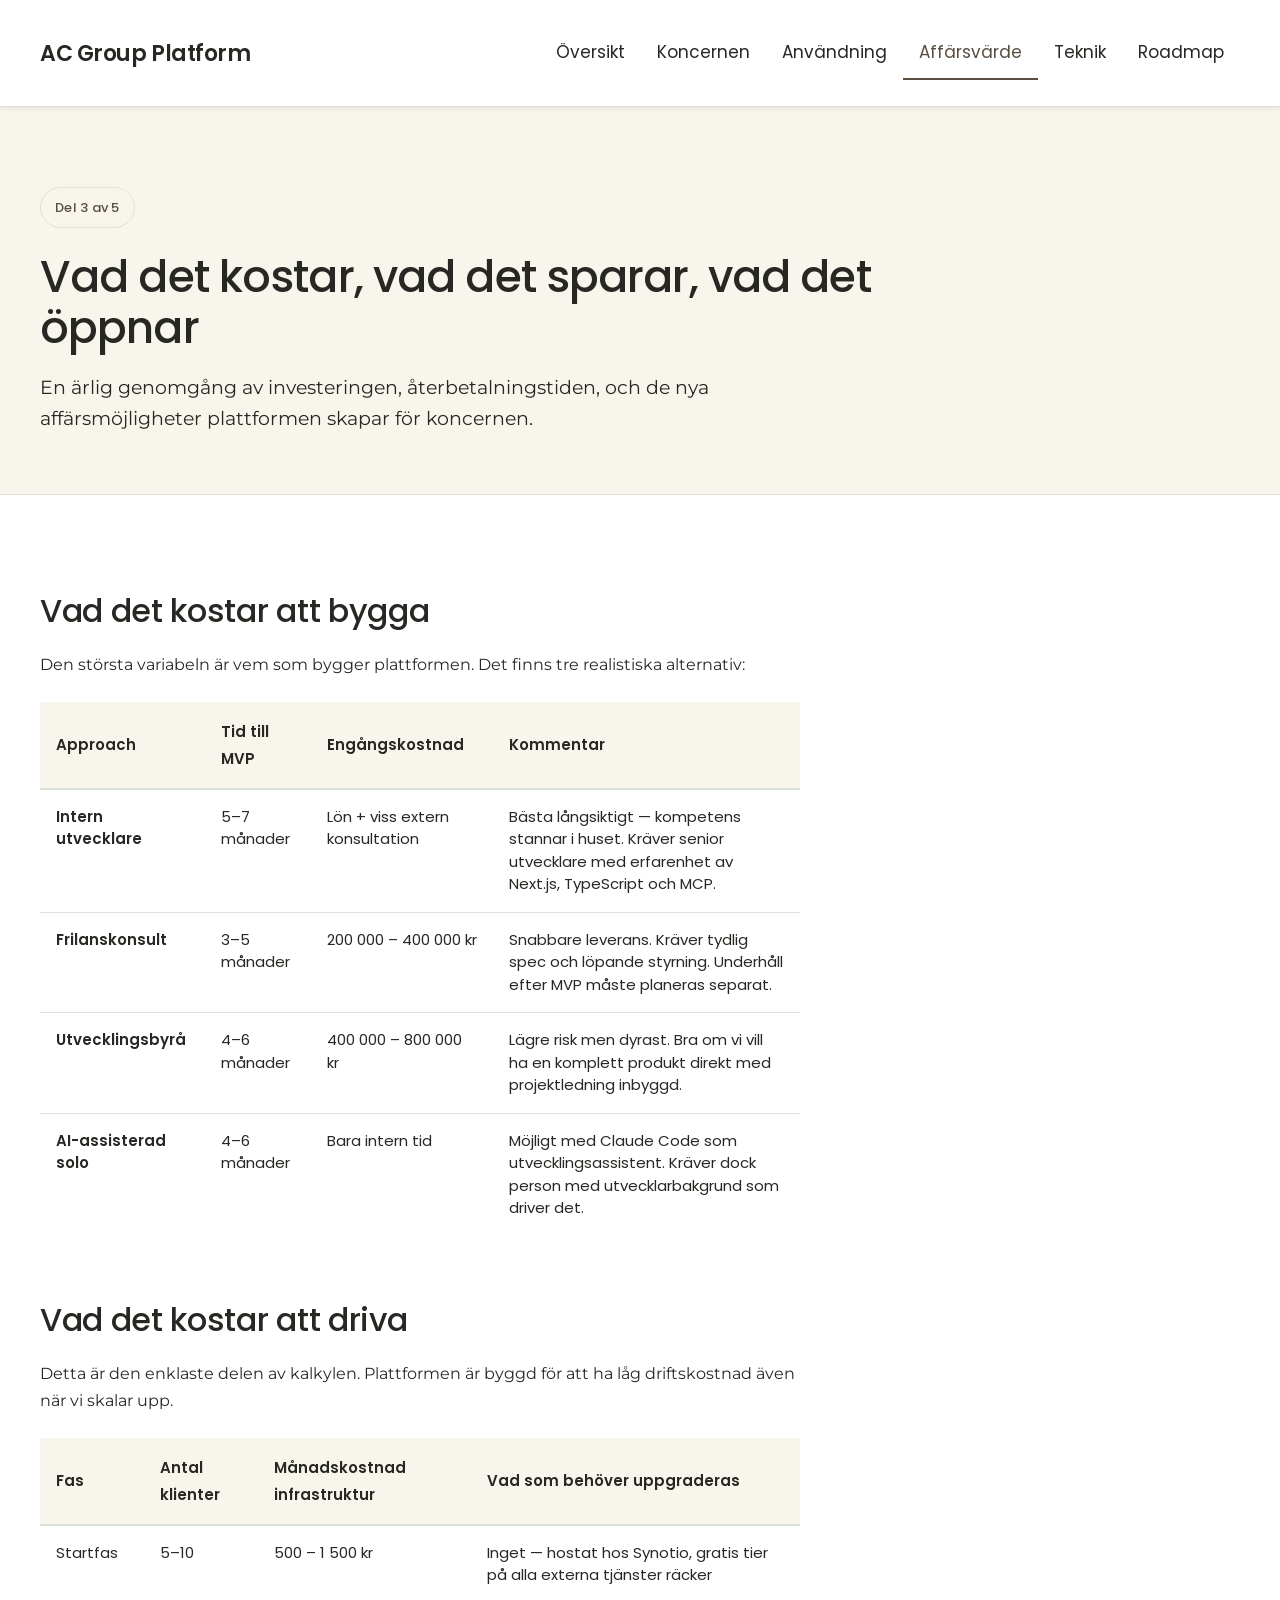
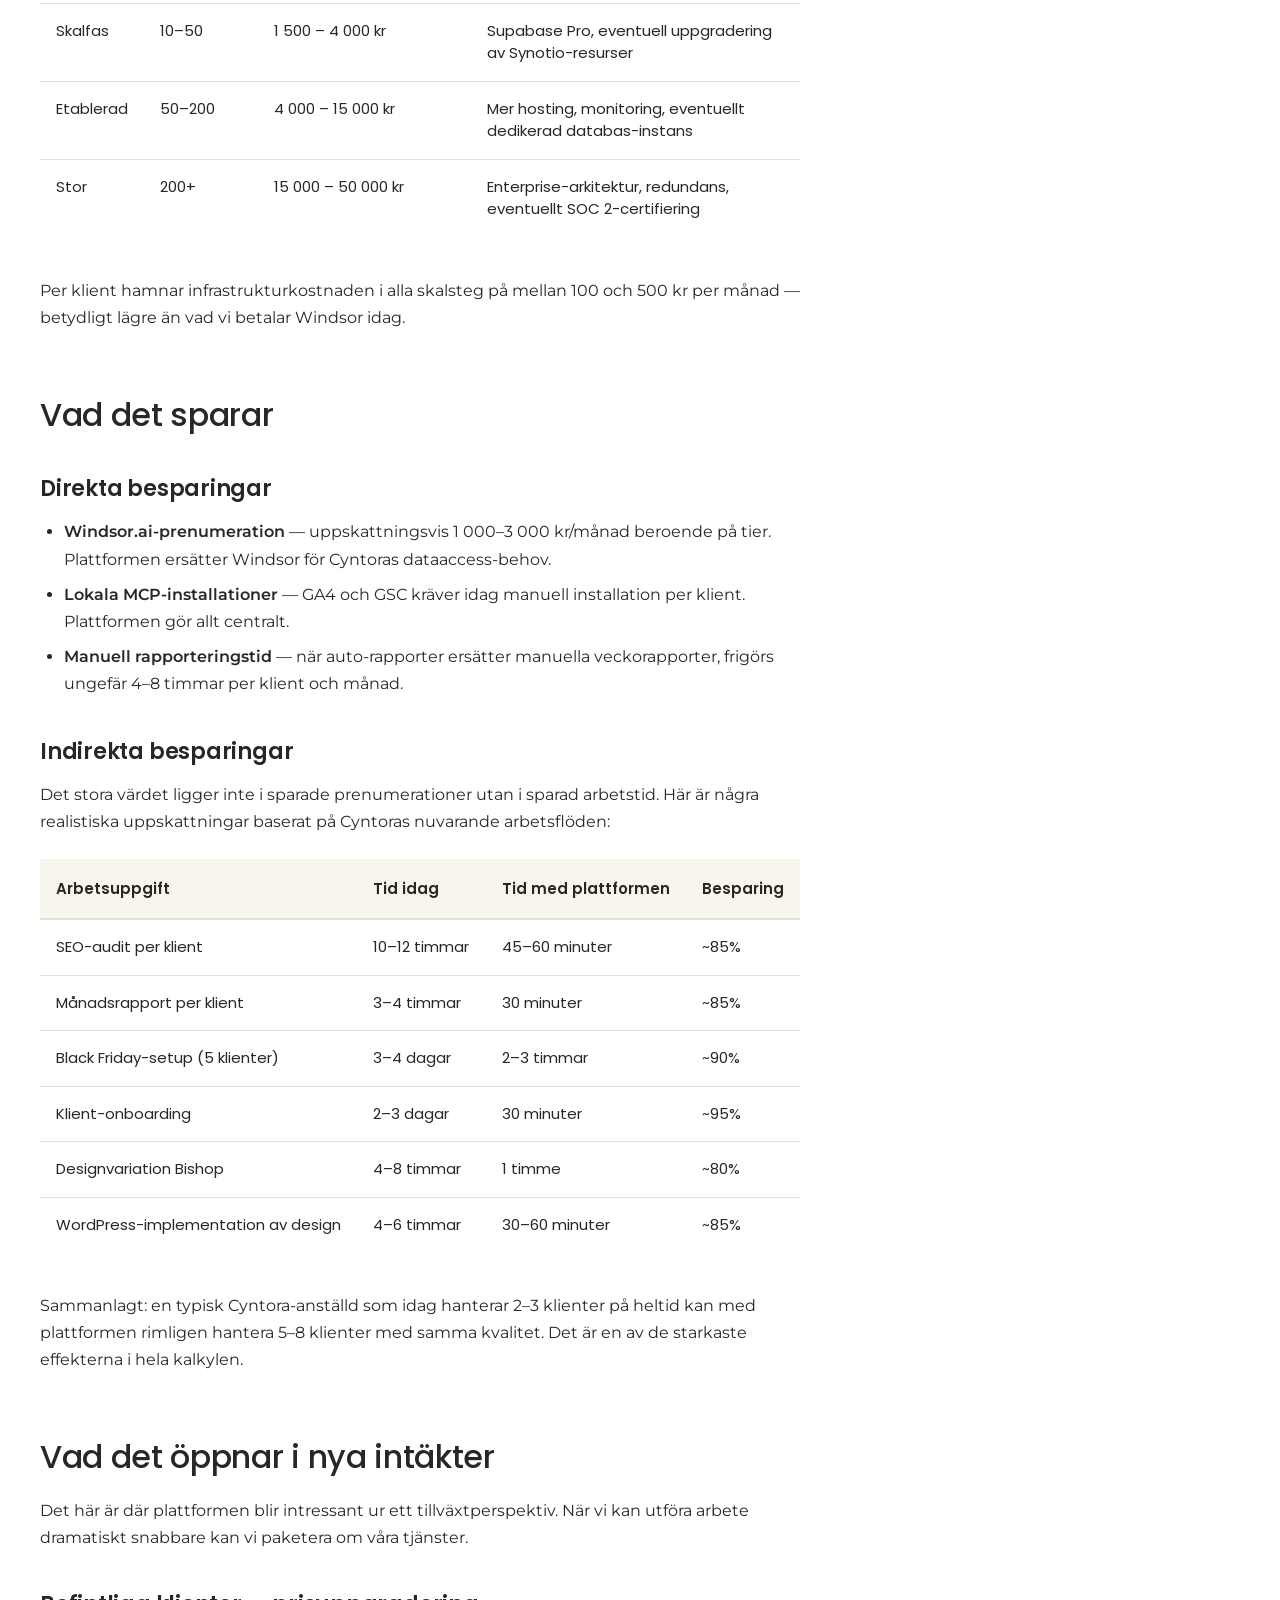
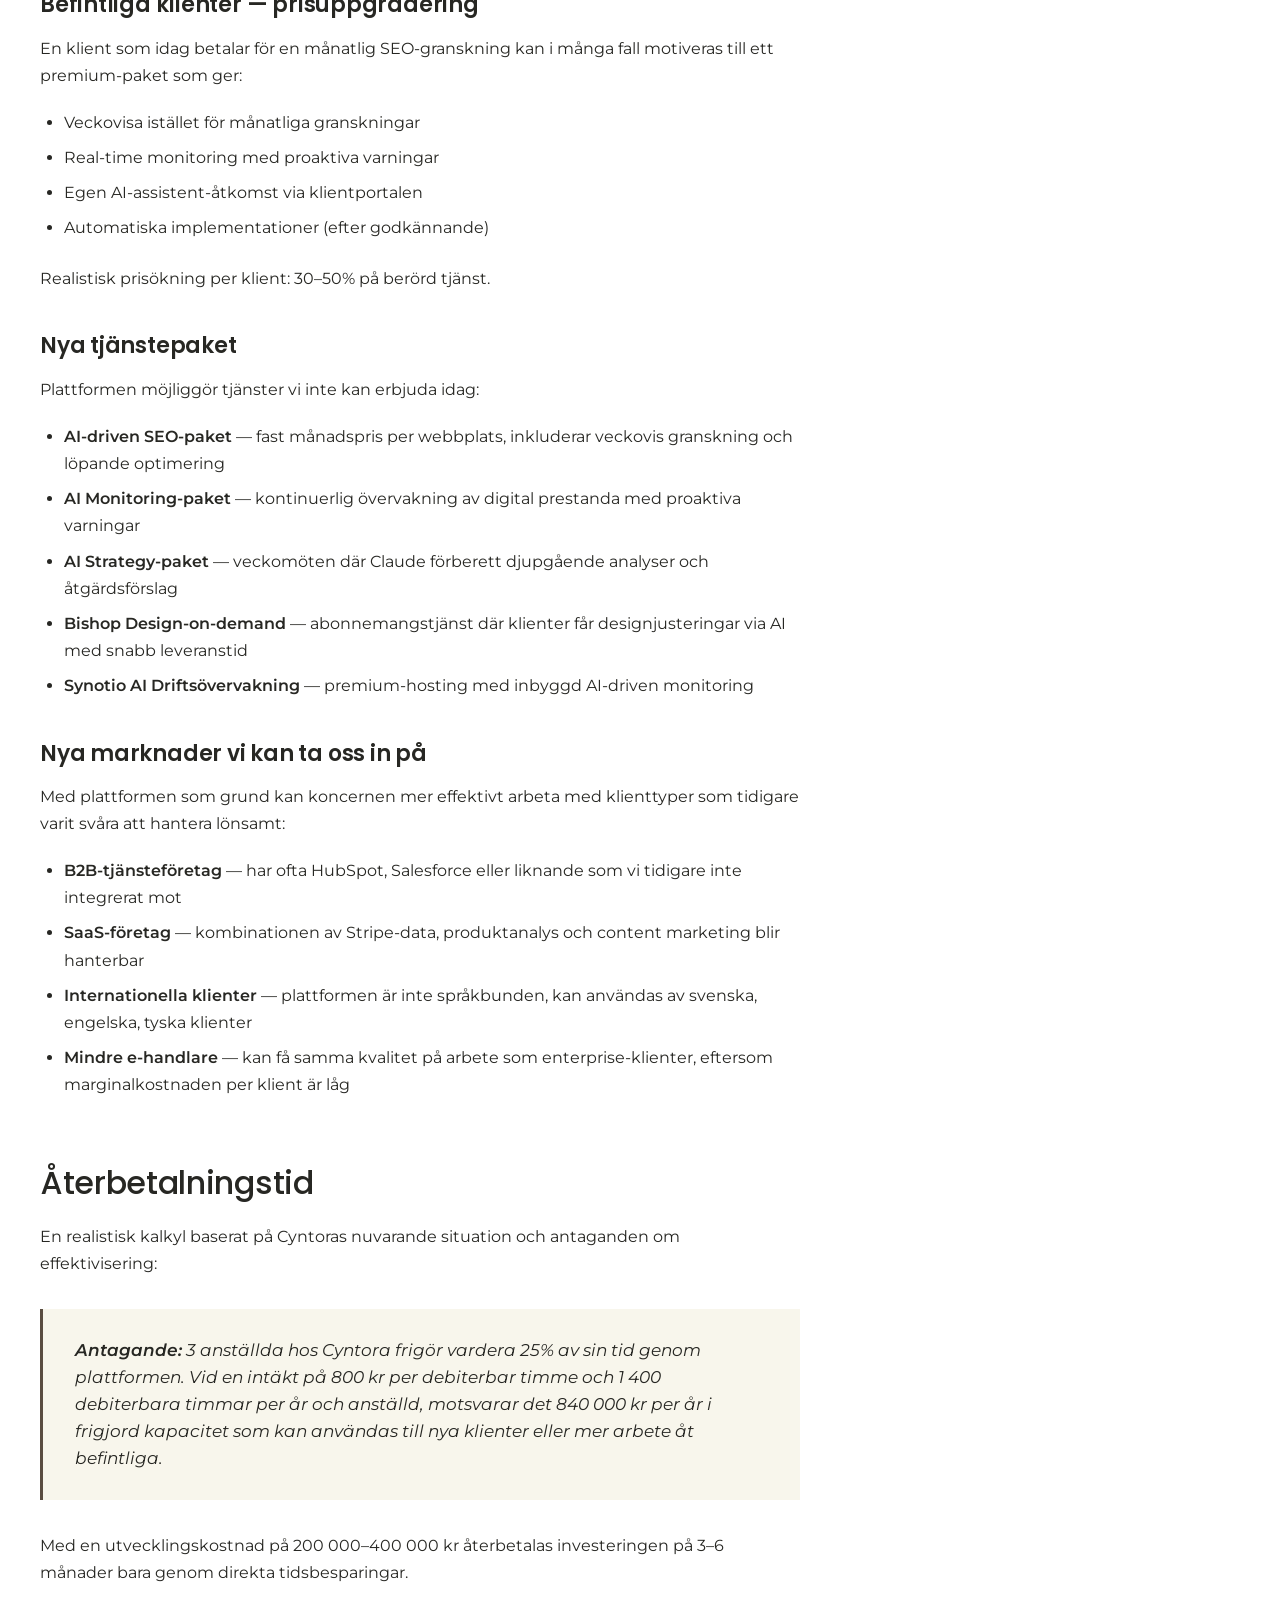
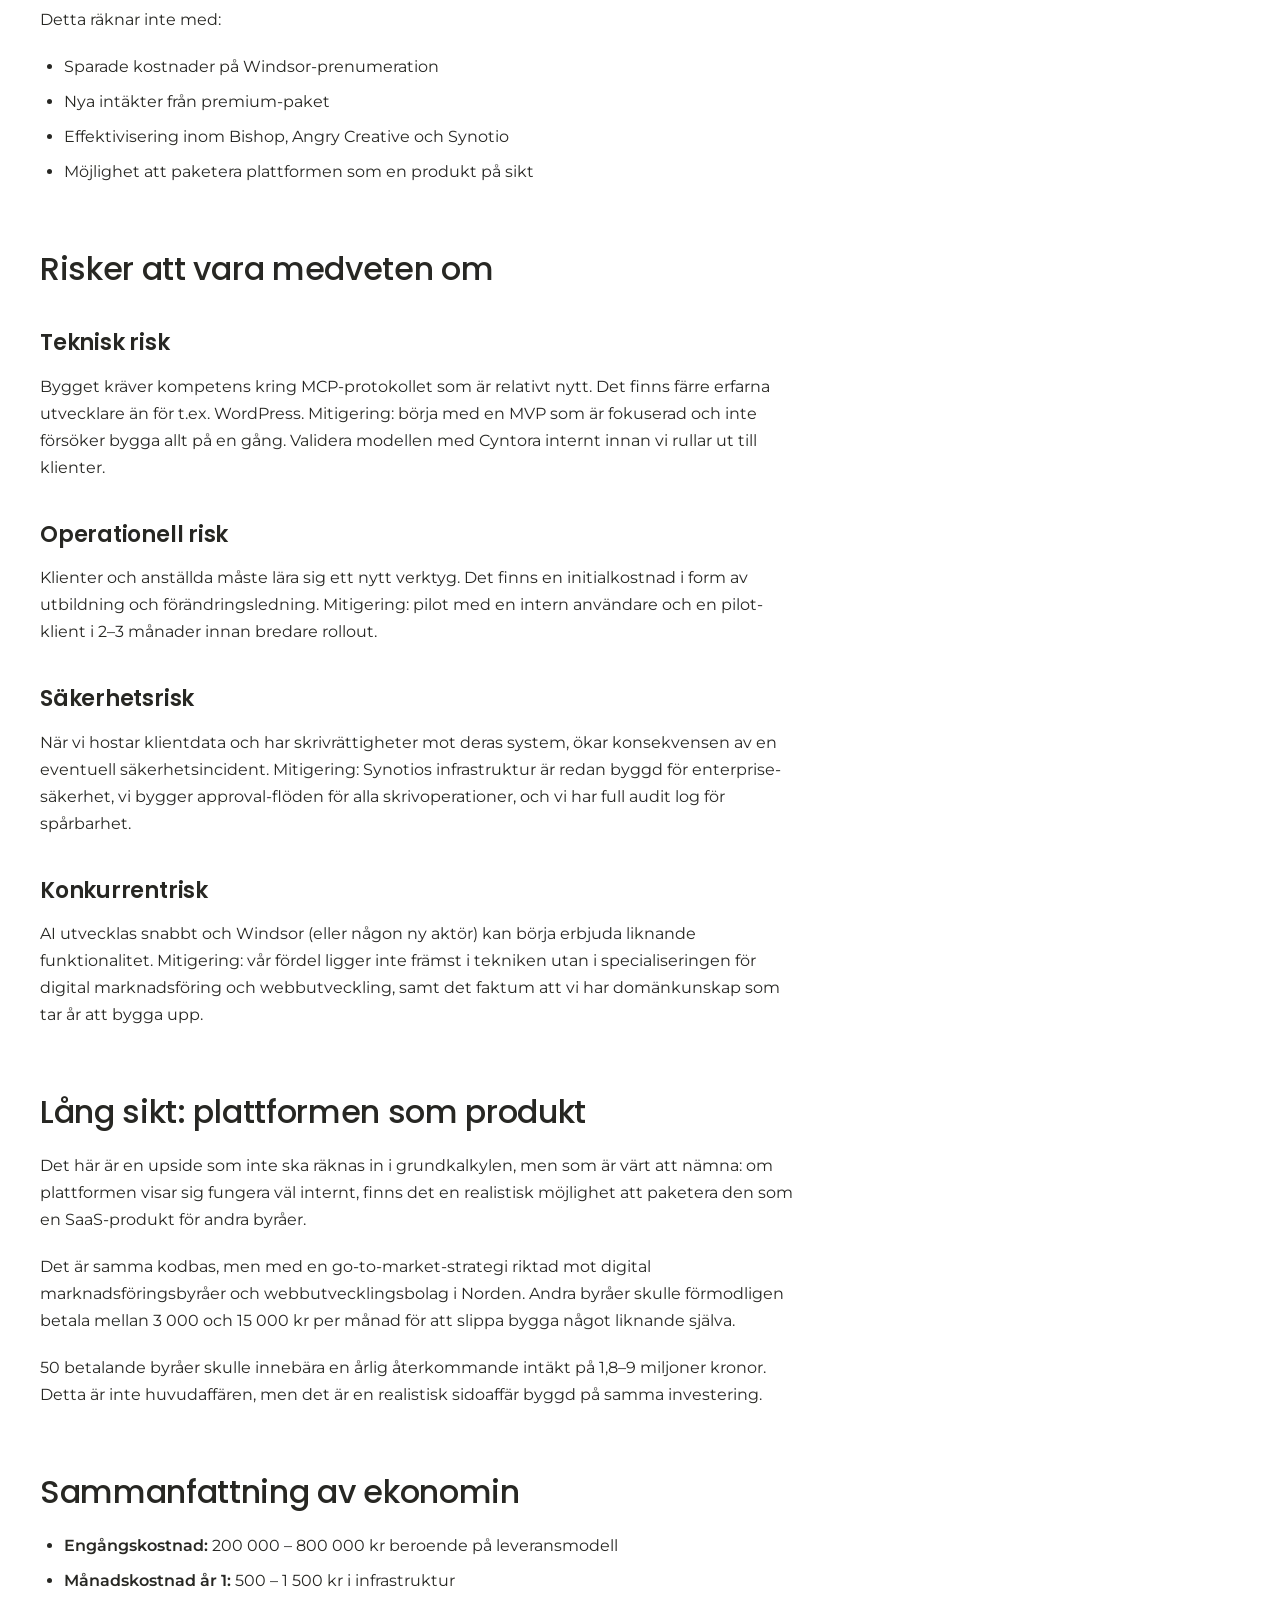
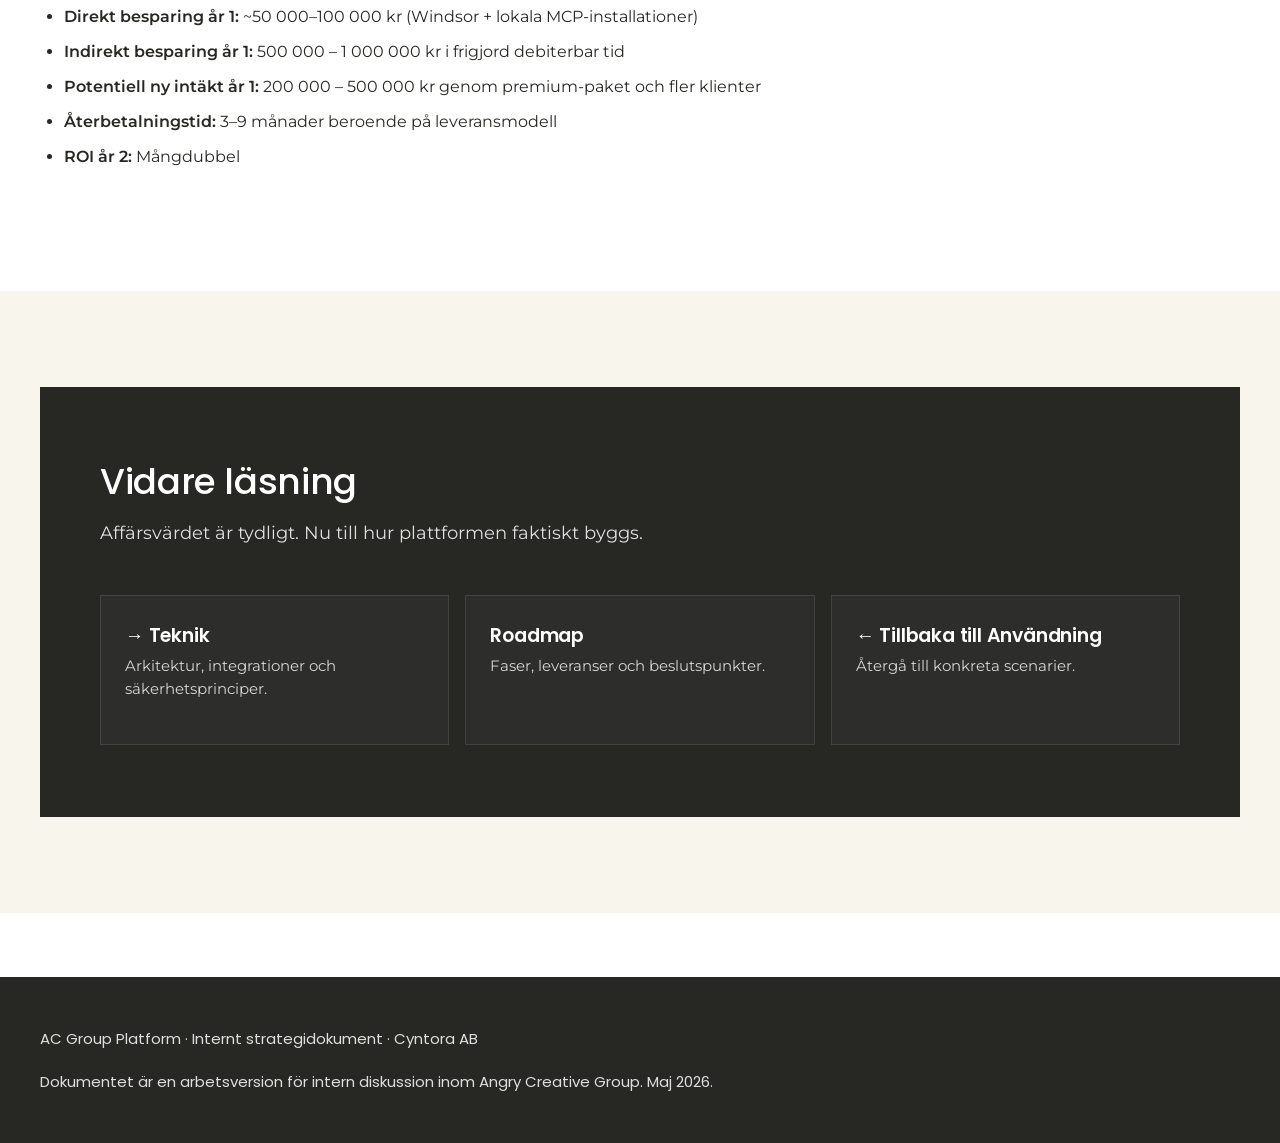
==== affarsvarde.html @ 1aeb50a0 "Initial commit: AC Group Platform strategy site" ====
<!DOCTYPE html>
<html lang="sv">
<head>
<meta charset="UTF-8">
<meta name="viewport" content="width=device-width, initial-scale=1.0">
<title>Affärsvärde — AC Group Platform</title>
<link rel="preconnect" href="https://fonts.googleapis.com">
<link rel="preconnect" href="https://fonts.gstatic.com" crossorigin>
<link href="https://fonts.googleapis.com/css2?family=Poppins:wght@400;500;600&family=Montserrat:wght@400;500&display=swap" rel="stylesheet">
<link rel="stylesheet" href="styles.css">
</head>
<body>

<nav class="nav">
  <div class="nav-container">
    <a href="index.html" class="nav-logo">AC Group Platform</a>
    <div class="nav-links">
      <a href="index.html" class="nav-link">Översikt</a>
      <a href="koncernen.html" class="nav-link">Koncernen</a>
      <a href="anvandning.html" class="nav-link">Användning</a>
      <a href="affarsvarde.html" class="nav-link active">Affärsvärde</a>
      <a href="teknik.html" class="nav-link">Teknik</a>
      <a href="roadmap.html" class="nav-link">Roadmap</a>
    </div>
  </div>
</nav>

<section class="subhero">
  <div class="container">
    <span class="badge">Del 3 av 5</span>
    <h1>Vad det kostar, vad det sparar, vad det öppnar</h1>
    <p class="subhero-lead">
      En ärlig genomgång av investeringen, återbetalningstiden, och de
      nya affärsmöjligheter plattformen skapar för koncernen.
    </p>
  </div>
</section>

<section class="section">
  <div class="container">
    <div class="prose">

      <h2>Vad det kostar att bygga</h2>
      <p>
        Den största variabeln är vem som bygger plattformen. Det finns tre
        realistiska alternativ:
      </p>

      <div class="table-wrapper">
        <table>
          <thead>
            <tr>
              <th>Approach</th>
              <th>Tid till MVP</th>
              <th>Engångskostnad</th>
              <th>Kommentar</th>
            </tr>
          </thead>
          <tbody>
            <tr>
              <td><strong>Intern utvecklare</strong></td>
              <td>5–7 månader</td>
              <td>Lön + viss extern konsultation</td>
              <td>Bästa långsiktigt — kompetens stannar i huset. Kräver senior utvecklare med erfarenhet av Next.js, TypeScript och MCP.</td>
            </tr>
            <tr>
              <td><strong>Frilanskonsult</strong></td>
              <td>3–5 månader</td>
              <td>200 000 – 400 000 kr</td>
              <td>Snabbare leverans. Kräver tydlig spec och löpande styrning. Underhåll efter MVP måste planeras separat.</td>
            </tr>
            <tr>
              <td><strong>Utvecklingsbyrå</strong></td>
              <td>4–6 månader</td>
              <td>400 000 – 800 000 kr</td>
              <td>Lägre risk men dyrast. Bra om vi vill ha en komplett produkt direkt med projektledning inbyggd.</td>
            </tr>
            <tr>
              <td><strong>AI-assisterad solo</strong></td>
              <td>4–6 månader</td>
              <td>Bara intern tid</td>
              <td>Möjligt med Claude Code som utvecklingsassistent. Kräver dock person med utvecklarbakgrund som driver det.</td>
            </tr>
          </tbody>
        </table>
      </div>

      <h2>Vad det kostar att driva</h2>
      <p>
        Detta är den enklaste delen av kalkylen. Plattformen är byggd för att
        ha låg driftskostnad även när vi skalar upp.
      </p>

      <div class="table-wrapper">
        <table>
          <thead>
            <tr>
              <th>Fas</th>
              <th>Antal klienter</th>
              <th>Månadskostnad infrastruktur</th>
              <th>Vad som behöver uppgraderas</th>
            </tr>
          </thead>
          <tbody>
            <tr>
              <td>Startfas</td>
              <td>5–10</td>
              <td>500 – 1 500 kr</td>
              <td>Inget — hostat hos Synotio, gratis tier på alla externa tjänster räcker</td>
            </tr>
            <tr>
              <td>Skalfas</td>
              <td>10–50</td>
              <td>1 500 – 4 000 kr</td>
              <td>Supabase Pro, eventuell uppgradering av Synotio-resurser</td>
            </tr>
            <tr>
              <td>Etablerad</td>
              <td>50–200</td>
              <td>4 000 – 15 000 kr</td>
              <td>Mer hosting, monitoring, eventuellt dedikerad databas-instans</td>
            </tr>
            <tr>
              <td>Stor</td>
              <td>200+</td>
              <td>15 000 – 50 000 kr</td>
              <td>Enterprise-arkitektur, redundans, eventuellt SOC 2-certifiering</td>
            </tr>
          </tbody>
        </table>
      </div>

      <p>
        Per klient hamnar infrastrukturkostnaden i alla skalsteg på mellan
        100 och 500 kr per månad — betydligt lägre än vad vi betalar Windsor
        idag.
      </p>

      <h2>Vad det sparar</h2>

      <h3>Direkta besparingar</h3>
      <ul>
        <li><strong>Windsor.ai-prenumeration</strong> — uppskattningsvis 1 000–3 000 kr/månad beroende på tier. Plattformen ersätter Windsor för Cyntoras dataaccess-behov.</li>
        <li><strong>Lokala MCP-installationer</strong> — GA4 och GSC kräver idag manuell installation per klient. Plattformen gör allt centralt.</li>
        <li><strong>Manuell rapporteringstid</strong> — när auto-rapporter ersätter manuella veckorapporter, frigörs ungefär 4–8 timmar per klient och månad.</li>
      </ul>

      <h3>Indirekta besparingar</h3>
      <p>
        Det stora värdet ligger inte i sparade prenumerationer utan i sparad
        arbetstid. Här är några realistiska uppskattningar baserat på
        Cyntoras nuvarande arbetsflöden:
      </p>

      <div class="table-wrapper">
        <table>
          <thead>
            <tr>
              <th>Arbetsuppgift</th>
              <th>Tid idag</th>
              <th>Tid med plattformen</th>
              <th>Besparing</th>
            </tr>
          </thead>
          <tbody>
            <tr>
              <td>SEO-audit per klient</td>
              <td>10–12 timmar</td>
              <td>45–60 minuter</td>
              <td>~85%</td>
            </tr>
            <tr>
              <td>Månadsrapport per klient</td>
              <td>3–4 timmar</td>
              <td>30 minuter</td>
              <td>~85%</td>
            </tr>
            <tr>
              <td>Black Friday-setup (5 klienter)</td>
              <td>3–4 dagar</td>
              <td>2–3 timmar</td>
              <td>~90%</td>
            </tr>
            <tr>
              <td>Klient-onboarding</td>
              <td>2–3 dagar</td>
              <td>30 minuter</td>
              <td>~95%</td>
            </tr>
            <tr>
              <td>Designvariation Bishop</td>
              <td>4–8 timmar</td>
              <td>1 timme</td>
              <td>~80%</td>
            </tr>
            <tr>
              <td>WordPress-implementation av design</td>
              <td>4–6 timmar</td>
              <td>30–60 minuter</td>
              <td>~85%</td>
            </tr>
          </tbody>
        </table>
      </div>

      <p>
        Sammanlagt: en typisk Cyntora-anställd som idag hanterar 2–3 klienter
        på heltid kan med plattformen rimligen hantera 5–8 klienter med samma
        kvalitet. Det är en av de starkaste effekterna i hela kalkylen.
      </p>

      <h2>Vad det öppnar i nya intäkter</h2>
      <p>
        Det här är där plattformen blir intressant ur ett tillväxtperspektiv.
        När vi kan utföra arbete dramatiskt snabbare kan vi paketera om
        våra tjänster.
      </p>

      <h3>Befintliga klienter — prisuppgradering</h3>
      <p>
        En klient som idag betalar för en månatlig SEO-granskning kan
        i många fall motiveras till ett premium-paket som ger:
      </p>
      <ul>
        <li>Veckovisa istället för månatliga granskningar</li>
        <li>Real-time monitoring med proaktiva varningar</li>
        <li>Egen AI-assistent-åtkomst via klientportalen</li>
        <li>Automatiska implementationer (efter godkännande)</li>
      </ul>
      <p>
        Realistisk prisökning per klient: 30–50% på berörd tjänst.
      </p>

      <h3>Nya tjänstepaket</h3>
      <p>
        Plattformen möjliggör tjänster vi inte kan erbjuda idag:
      </p>
      <ul>
        <li><strong>AI-driven SEO-paket</strong> — fast månadspris per webbplats, inkluderar veckovis granskning och löpande optimering</li>
        <li><strong>AI Monitoring-paket</strong> — kontinuerlig övervakning av digital prestanda med proaktiva varningar</li>
        <li><strong>AI Strategy-paket</strong> — veckomöten där Claude förberett djupgående analyser och åtgärdsförslag</li>
        <li><strong>Bishop Design-on-demand</strong> — abonnemangstjänst där klienter får designjusteringar via AI med snabb leveranstid</li>
        <li><strong>Synotio AI Driftsövervakning</strong> — premium-hosting med inbyggd AI-driven monitoring</li>
      </ul>

      <h3>Nya marknader vi kan ta oss in på</h3>
      <p>
        Med plattformen som grund kan koncernen mer effektivt arbeta med
        klienttyper som tidigare varit svåra att hantera lönsamt:
      </p>
      <ul>
        <li><strong>B2B-tjänsteföretag</strong> — har ofta HubSpot, Salesforce eller liknande som vi tidigare inte integrerat mot</li>
        <li><strong>SaaS-företag</strong> — kombinationen av Stripe-data, produktanalys och content marketing blir hanterbar</li>
        <li><strong>Internationella klienter</strong> — plattformen är inte språkbunden, kan användas av svenska, engelska, tyska klienter</li>
        <li><strong>Mindre e-handlare</strong> — kan få samma kvalitet på arbete som enterprise-klienter, eftersom marginalkostnaden per klient är låg</li>
      </ul>

      <h2>Återbetalningstid</h2>
      <p>
        En realistisk kalkyl baserat på Cyntoras nuvarande situation och
        antaganden om effektivisering:
      </p>

      <div class="callout">
        <p>
          <strong>Antagande:</strong> 3 anställda hos Cyntora frigör vardera 25%
          av sin tid genom plattformen. Vid en intäkt på 800 kr per debiterbar
          timme och 1 400 debiterbara timmar per år och anställd, motsvarar
          det 840 000 kr per år i frigjord kapacitet som kan användas till
          nya klienter eller mer arbete åt befintliga.
        </p>
      </div>

      <p>
        Med en utvecklingskostnad på 200 000–400 000 kr återbetalas
        investeringen på 3–6 månader bara genom direkta tidsbesparingar.
      </p>

      <p>
        Detta räknar inte med:
      </p>
      <ul>
        <li>Sparade kostnader på Windsor-prenumeration</li>
        <li>Nya intäkter från premium-paket</li>
        <li>Effektivisering inom Bishop, Angry Creative och Synotio</li>
        <li>Möjlighet att paketera plattformen som en produkt på sikt</li>
      </ul>

      <h2>Risker att vara medveten om</h2>

      <h3>Teknisk risk</h3>
      <p>
        Bygget kräver kompetens kring MCP-protokollet som är relativt
        nytt. Det finns färre erfarna utvecklare än för t.ex. WordPress.
        Mitigering: börja med en MVP som är fokuserad och inte försöker
        bygga allt på en gång. Validera modellen med Cyntora internt
        innan vi rullar ut till klienter.
      </p>

      <h3>Operationell risk</h3>
      <p>
        Klienter och anställda måste lära sig ett nytt verktyg. Det finns
        en initialkostnad i form av utbildning och förändringsledning.
        Mitigering: pilot med en intern användare och en pilot-klient i
        2–3 månader innan bredare rollout.
      </p>

      <h3>Säkerhetsrisk</h3>
      <p>
        När vi hostar klientdata och har skrivrättigheter mot deras system,
        ökar konsekvensen av en eventuell säkerhetsincident. Mitigering:
        Synotios infrastruktur är redan byggd för enterprise-säkerhet, vi
        bygger approval-flöden för alla skrivoperationer, och vi har full
        audit log för spårbarhet.
      </p>

      <h3>Konkurrentrisk</h3>
      <p>
        AI utvecklas snabbt och Windsor (eller någon ny aktör) kan börja
        erbjuda liknande funktionalitet. Mitigering: vår fördel ligger
        inte främst i tekniken utan i specialiseringen för digital
        marknadsföring och webbutveckling, samt det faktum att vi har
        domänkunskap som tar år att bygga upp.
      </p>

      <h2>Lång sikt: plattformen som produkt</h2>
      <p>
        Det här är en upside som inte ska räknas in i grundkalkylen, men
        som är värt att nämna: om plattformen visar sig fungera väl internt,
        finns det en realistisk möjlighet att paketera den som en SaaS-produkt
        för andra byråer.
      </p>
      <p>
        Det är samma kodbas, men med en go-to-market-strategi riktad mot
        digital marknadsföringsbyråer och webbutvecklingsbolag i Norden.
        Andra byråer skulle förmodligen betala mellan 3 000 och 15 000 kr
        per månad för att slippa bygga något liknande själva.
      </p>
      <p>
        50 betalande byråer skulle innebära en årlig återkommande intäkt
        på 1,8–9 miljoner kronor. Detta är inte huvudaffären, men det är
        en realistisk sidoaffär byggd på samma investering.
      </p>

      <h2>Sammanfattning av ekonomin</h2>
      <ul>
        <li><strong>Engångskostnad:</strong> 200 000 – 800 000 kr beroende på leveransmodell</li>
        <li><strong>Månadskostnad år 1:</strong> 500 – 1 500 kr i infrastruktur</li>
        <li><strong>Direkt besparing år 1:</strong> ~50 000–100 000 kr (Windsor + lokala MCP-installationer)</li>
        <li><strong>Indirekt besparing år 1:</strong> 500 000 – 1 000 000 kr i frigjord debiterbar tid</li>
        <li><strong>Potentiell ny intäkt år 1:</strong> 200 000 – 500 000 kr genom premium-paket och fler klienter</li>
        <li><strong>Återbetalningstid:</strong> 3–9 månader beroende på leveransmodell</li>
        <li><strong>ROI år 2:</strong> Mångdubbel</li>
      </ul>

    </div>
  </div>
</section>

<section class="section section-alt">
  <div class="container">
    <div class="cta-block">
      <h2>Vidare läsning</h2>
      <p>
        Affärsvärdet är tydligt. Nu till hur plattformen faktiskt byggs.
      </p>
      <div class="cta-grid">
        <a href="teknik.html" class="cta-card">
          <h4>→ Teknik</h4>
          <p>Arkitektur, integrationer och säkerhetsprinciper.</p>
        </a>
        <a href="roadmap.html" class="cta-card">
          <h4>Roadmap</h4>
          <p>Faser, leveranser och beslutspunkter.</p>
        </a>
        <a href="anvandning.html" class="cta-card">
          <h4>← Tillbaka till Användning</h4>
          <p>Återgå till konkreta scenarier.</p>
        </a>
      </div>
    </div>
  </div>
</section>

<footer class="footer">
  <div class="container">
    <p>AC Group Platform · Internt strategidokument · Cyntora AB</p>
    <p class="footer-meta">Dokumentet är en arbetsversion för intern diskussion inom Angry Creative Group. Maj 2026.</p>
  </div>
</footer>

</body>
</html>
---- styles.css ----
/* ============================================
   AC Group Platform — Cyntora Design System
   ============================================ */

:root {
  /* Primary */
  --charcoal-dark: #272723;
  --deep-brown: #2D2D2B;

  /* Accent */
  --warm-taupe: #5A4D41;
  --warm-brown: #483D34;
  --muted-taupe: #6A5F54;
  --pressed-dark: #3D3228;

  /* Interactive */
  --bright-blue: #0070F0;
  --vivid-blue: #0092FF;
  --deep-blue: #105EDD;
  --light-blue: #E2F2FF;

  /* Neutral */
  --pure-black: #000000;
  --pure-white: #FFFFFF;
  --light-gray: #F8F6EC;
  --very-light-gray: #F5F6F3;
  --medium-gray: #636366;

  /* Surface */
  --soft-beige: #DFE2D6;
  --warm-off-white: #F8F6EC;

  /* Shadows */
  --shadow-sm: rgba(0, 0, 0, 0.2) -2px 0px 10px 0px;
  --shadow-md: rgba(50, 50, 50, 0.1) 0px 10px 10px -1px;
  --shadow-lg: rgba(0, 0, 0, 0.07) 0px 2px 4px 0px;

  /* Typography */
  --font-display: 'Poppins', -apple-system, BlinkMacSystemFont, 'Segoe UI', Roboto, sans-serif;
  --font-ui: 'Poppins', 'Trebuchet MS', Arial, sans-serif;
  --font-body: 'Montserrat', Georgia, 'Times New Roman', serif;
}

/* ============================================
   Reset & Base
   ============================================ */

* {
  margin: 0;
  padding: 0;
  box-sizing: border-box;
}

html {
  scroll-behavior: smooth;
}

body {
  font-family: var(--font-body);
  font-size: 16px;
  font-weight: 400;
  line-height: 27px;
  color: var(--charcoal-dark);
  background: var(--pure-white);
  -webkit-font-smoothing: antialiased;
  -moz-osx-font-smoothing: grayscale;
}

img {
  max-width: 100%;
  height: auto;
  display: block;
}

a {
  color: var(--warm-taupe);
  text-decoration: none;
}

/* ============================================
   Navigation
   ============================================ */

.nav {
  background: var(--pure-white);
  border-bottom: 1px solid var(--soft-beige);
  box-shadow: var(--shadow-lg);
  position: sticky;
  top: 0;
  z-index: 100;
}

.nav-container {
  max-width: 1440px;
  margin: 0 auto;
  padding: 0 40px;
  height: 106px;
  display: flex;
  align-items: center;
  justify-content: space-between;
}

.nav-logo {
  font-family: var(--font-display);
  font-size: 22px;
  font-weight: 600;
  color: var(--charcoal-dark);
  text-decoration: none;
  letter-spacing: -0.02em;
}

.nav-links {
  display: flex;
  gap: 0;
  align-items: center;
}

.nav-link {
  font-family: var(--font-ui);
  font-size: 17px;
  font-weight: 400;
  color: var(--charcoal-dark);
  padding: 12px 16px;
  border-bottom: 2px solid transparent;
  transition: all 0.15s ease;
}

.nav-link:hover {
  color: var(--warm-taupe);
  border-bottom: 2px solid var(--warm-taupe);
}

.nav-link.active {
  color: var(--warm-taupe);
  border-bottom: 2px solid var(--warm-taupe);
}

/* ============================================
   Hero
   ============================================ */

.hero {
  background: var(--pure-white);
  padding: 96px 40px 80px;
  border-bottom: 1px solid var(--soft-beige);
}

.hero-container {
  max-width: 1440px;
  margin: 0 auto;
}

.hero-content {
  max-width: 900px;
}

.badge {
  display: inline-block;
  font-family: var(--font-ui);
  font-size: 13px;
  font-weight: 500;
  color: var(--warm-taupe);
  background: var(--warm-off-white);
  border: 1px solid var(--soft-beige);
  padding: 6px 14px;
  border-radius: 9999px;
  margin-bottom: 28px;
  letter-spacing: 0.02em;
}

.hero-title {
  font-family: var(--font-display);
  font-size: 56px;
  font-weight: 500;
  line-height: 1.15;
  letter-spacing: -0.02em;
  color: var(--charcoal-dark);
  margin-bottom: 32px;
  max-width: 900px;
}

.hero-lead {
  font-family: var(--font-body);
  font-size: 20px;
  font-weight: 400;
  line-height: 1.6;
  color: var(--charcoal-dark);
  margin-bottom: 40px;
  max-width: 720px;
}

.hero-cta {
  display: flex;
  gap: 16px;
  flex-wrap: wrap;
  align-items: center;
}

/* ============================================
   Buttons
   ============================================ */

.btn-primary {
  display: inline-flex;
  align-items: center;
  justify-content: center;
  background: var(--warm-taupe);
  color: var(--pure-white);
  font-family: var(--font-ui);
  font-size: 17px;
  font-weight: 600;
  padding: 14px 28px;
  border-radius: 8px;
  border: 2px solid var(--warm-taupe);
  line-height: 18px;
  text-decoration: none;
  transition: all 0.15s ease;
  cursor: pointer;
}

.btn-primary:hover {
  background: var(--warm-brown);
  border-color: var(--warm-brown);
}

.btn-primary:active {
  background: var(--pressed-dark);
  border-color: var(--pressed-dark);
}

.btn-primary:focus {
  outline: 2px solid var(--vivid-blue);
  outline-offset: 2px;
}

.btn-secondary {
  display: inline-flex;
  align-items: center;
  justify-content: center;
  background: transparent;
  color: var(--warm-taupe);
  font-family: var(--font-ui);
  font-size: 17px;
  font-weight: 400;
  padding: 14px 28px;
  border-radius: 0;
  border: 1px solid var(--warm-taupe);
  line-height: 27px;
  text-decoration: none;
  transition: all 0.15s ease;
  cursor: pointer;
}

.btn-secondary:hover {
  background: var(--warm-off-white);
  color: var(--warm-taupe);
}

.btn-secondary:active {
  background: var(--very-light-gray);
  border-color: var(--warm-brown);
}

.link-arrow {
  display: inline-flex;
  align-items: center;
  gap: 8px;
  font-family: var(--font-ui);
  font-size: 17px;
  font-weight: 400;
  color: var(--warm-taupe);
  text-decoration: none;
  transition: all 0.15s ease;
  margin-top: 8px;
}

.link-arrow:hover {
  color: var(--warm-brown);
}

.link-arrow:hover::after {
  transform: translateX(4px);
}

/* ============================================
   Layout — Sections
   ============================================ */

.section {
  padding: 96px 40px;
  background: var(--pure-white);
}

.section-alt {
  background: var(--warm-off-white);
}

.section-dark {
  background: var(--charcoal-dark);
  color: var(--pure-white);
}

.section-dark h1, .section-dark h2, .section-dark h3, .section-dark h4 {
  color: var(--pure-white);
}

.container {
  max-width: 1440px;
  margin: 0 auto;
}

.container-narrow {
  max-width: 920px;
  margin: 0 auto;
}

.section-header {
  margin-bottom: 64px;
  max-width: 800px;
}

.section-header h2 {
  font-family: var(--font-display);
  font-size: 42px;
  font-weight: 500;
  line-height: 1.2;
  letter-spacing: -0.02em;
  color: var(--charcoal-dark);
  margin-bottom: 20px;
}

.section-lead {
  font-family: var(--font-body);
  font-size: 19px;
  font-weight: 400;
  line-height: 1.6;
  color: var(--charcoal-dark);
}

/* ============================================
   Typography
   ============================================ */

h1, h2, h3, h4, h5 {
  font-family: var(--font-display);
  font-weight: 500;
  color: var(--charcoal-dark);
  line-height: 1.25;
  letter-spacing: -0.01em;
}

h3 {
  font-size: 22px;
  font-weight: 600;
  margin-bottom: 16px;
}

h4 {
  font-size: 19px;
  font-weight: 600;
  margin-bottom: 12px;
}

p {
  font-family: var(--font-body);
  font-size: 16px;
  font-weight: 400;
  line-height: 27px;
  color: var(--charcoal-dark);
  margin-bottom: 16px;
}

p:last-child {
  margin-bottom: 0;
}

em {
  font-style: italic;
  color: var(--warm-taupe);
}

strong {
  font-weight: 600;
  color: var(--charcoal-dark);
}

/* ============================================
   Cards
   ============================================ */

.card {
  background: var(--pure-white);
  border: 1px solid var(--soft-beige);
  border-radius: 0;
  padding: 36px 32px;
  transition: box-shadow 0.2s ease;
}

.card:hover {
  box-shadow: var(--shadow-lg);
}

.card-icon {
  font-family: var(--font-display);
  font-size: 28px;
  color: var(--warm-taupe);
  margin-bottom: 20px;
  line-height: 1;
}

.grid-2 {
  display: grid;
  grid-template-columns: repeat(2, 1fr);
  gap: 32px;
}

.grid-3 {
  display: grid;
  grid-template-columns: repeat(3, 1fr);
  gap: 32px;
}

.grid-4 {
  display: grid;
  grid-template-columns: repeat(4, 1fr);
  gap: 24px;
}

/* ============================================
   Two-col layout
   ============================================ */

.two-col {
  display: grid;
  grid-template-columns: 1fr 1fr;
  gap: 64px;
  align-items: start;
}

.two-col-visual {
  display: flex;
  flex-direction: column;
  gap: 16px;
}

.stat-card {
  background: var(--warm-off-white);
  border: 1px solid var(--soft-beige);
  padding: 32px;
}

.stat-number {
  font-family: var(--font-display);
  font-size: 48px;
  font-weight: 500;
  color: var(--warm-taupe);
  line-height: 1.1;
  letter-spacing: -0.02em;
  margin-bottom: 12px;
}

.stat-label {
  font-family: var(--font-ui);
  font-size: 16px;
  font-weight: 400;
  color: var(--charcoal-dark);
  line-height: 1.5;
}

/* ============================================
   Reasons list
   ============================================ */

.reasons {
  display: flex;
  flex-direction: column;
  gap: 48px;
  max-width: 920px;
}

.reason {
  display: grid;
  grid-template-columns: 80px 1fr;
  gap: 32px;
  align-items: start;
}

.reason-num {
  font-family: var(--font-display);
  font-size: 36px;
  font-weight: 500;
  color: var(--warm-taupe);
  line-height: 1;
}

.reason h3 {
  margin-bottom: 12px;
}

.reason p {
  color: var(--charcoal-dark);
  max-width: 680px;
}

/* ============================================
   CTA block
   ============================================ */

.cta-block {
  background: var(--charcoal-dark);
  color: var(--pure-white);
  padding: 72px 60px;
  border-radius: 0;
}

.cta-block h2 {
  color: var(--pure-white);
  font-size: 36px;
  margin-bottom: 16px;
}

.cta-block > p {
  color: var(--pure-white);
  font-size: 18px;
  margin-bottom: 48px;
  max-width: 640px;
  opacity: 0.85;
}

.cta-grid {
  display: grid;
  grid-template-columns: repeat(3, 1fr);
  gap: 16px;
}

.cta-card {
  background: var(--deep-brown);
  border: 1px solid rgba(255, 255, 255, 0.1);
  padding: 28px 24px;
  text-decoration: none;
  color: var(--pure-white);
  display: block;
  transition: all 0.15s ease;
}

.cta-card:hover {
  background: var(--warm-brown);
  border-color: var(--warm-taupe);
}

.cta-card h4 {
  color: var(--pure-white);
  margin-bottom: 8px;
}

.cta-card p {
  color: var(--pure-white);
  opacity: 0.8;
  font-size: 15px;
  margin-bottom: 16px;
  line-height: 1.5;
}

.cta-card .link-arrow {
  color: var(--pure-white);
  font-size: 15px;
}

/* ============================================
   Subpage hero (smaller)
   ============================================ */

.subhero {
  background: var(--warm-off-white);
  padding: 80px 40px 60px;
  border-bottom: 1px solid var(--soft-beige);
}

.subhero h1 {
  font-family: var(--font-display);
  font-size: 44px;
  font-weight: 500;
  line-height: 1.15;
  letter-spacing: -0.02em;
  color: var(--charcoal-dark);
  margin-bottom: 20px;
  max-width: 920px;
}

.subhero .subhero-lead {
  font-family: var(--font-body);
  font-size: 19px;
  line-height: 1.6;
  color: var(--charcoal-dark);
  max-width: 760px;
}

.subhero .badge {
  margin-bottom: 24px;
}

/* ============================================
   Content prose
   ============================================ */

.prose {
  max-width: 760px;
}

.prose h2 {
  font-family: var(--font-display);
  font-size: 32px;
  font-weight: 500;
  margin-top: 64px;
  margin-bottom: 20px;
  color: var(--charcoal-dark);
}

.prose h2:first-child {
  margin-top: 0;
}

.prose h3 {
  font-family: var(--font-display);
  font-size: 22px;
  font-weight: 600;
  margin-top: 40px;
  margin-bottom: 16px;
  color: var(--charcoal-dark);
}

.prose p {
  margin-bottom: 20px;
}

.prose ul, .prose ol {
  margin-bottom: 24px;
  padding-left: 24px;
}

.prose li {
  font-family: var(--font-body);
  font-size: 16px;
  line-height: 1.7;
  color: var(--charcoal-dark);
  margin-bottom: 8px;
}

.prose strong {
  color: var(--charcoal-dark);
  font-weight: 600;
}

/* ============================================
   Tables
   ============================================ */

.table-wrapper {
  overflow-x: auto;
  margin: 24px 0 40px;
}

table {
  width: 100%;
  border-collapse: collapse;
  font-family: var(--font-ui);
  font-size: 15px;
}

th {
  text-align: left;
  font-weight: 600;
  color: var(--charcoal-dark);
  padding: 16px 16px;
  background: var(--warm-off-white);
  border-bottom: 2px solid var(--soft-beige);
}

td {
  padding: 16px 16px;
  border-bottom: 1px solid var(--soft-beige);
  color: var(--charcoal-dark);
  vertical-align: top;
  line-height: 1.5;
}

tr:last-child td {
  border-bottom: none;
}

/* ============================================
   Quote / Callout
   ============================================ */

.callout {
  background: var(--warm-off-white);
  border-left: 3px solid var(--warm-taupe);
  padding: 28px 32px;
  margin: 32px 0;
}

.callout p {
  font-size: 17px;
  font-style: italic;
  color: var(--charcoal-dark);
  margin-bottom: 0;
}

.callout-attr {
  font-family: var(--font-ui);
  font-size: 14px;
  font-style: normal;
  color: var(--muted-taupe);
  margin-top: 12px;
  font-weight: 500;
}

/* ============================================
   Workflow example
   ============================================ */

.workflow {
  background: var(--very-light-gray);
  border: 1px solid var(--soft-beige);
  padding: 32px;
  margin: 32px 0;
}

.workflow h4 {
  font-family: var(--font-ui);
  font-size: 14px;
  font-weight: 600;
  text-transform: uppercase;
  letter-spacing: 0.08em;
  color: var(--muted-taupe);
  margin-bottom: 16px;
}

.workflow-step {
  display: grid;
  grid-template-columns: 32px 1fr;
  gap: 16px;
  padding: 12px 0;
  border-bottom: 1px solid var(--soft-beige);
}

.workflow-step:last-child {
  border-bottom: none;
}

.workflow-step-num {
  font-family: var(--font-ui);
  font-size: 14px;
  font-weight: 600;
  color: var(--warm-taupe);
  padding-top: 2px;
}

.workflow-step p {
  margin-bottom: 0;
  font-size: 15px;
  line-height: 1.6;
}

/* ============================================
   Company tiles (sister companies)
   ============================================ */

.companies {
  display: grid;
  grid-template-columns: repeat(4, 1fr);
  gap: 20px;
  margin: 48px 0;
}

.company {
  background: var(--pure-white);
  border: 1px solid var(--soft-beige);
  padding: 32px 24px;
}

.company-logo {
  font-family: var(--font-display);
  font-size: 22px;
  font-weight: 600;
  color: var(--charcoal-dark);
  margin-bottom: 12px;
  letter-spacing: -0.02em;
}

.company-role {
  font-family: var(--font-ui);
  font-size: 13px;
  font-weight: 500;
  color: var(--warm-taupe);
  text-transform: uppercase;
  letter-spacing: 0.05em;
  margin-bottom: 16px;
}

.company-desc {
  font-family: var(--font-body);
  font-size: 14px;
  color: var(--charcoal-dark);
  line-height: 1.6;
  margin-bottom: 16px;
}

.company-benefit {
  font-family: var(--font-ui);
  font-size: 14px;
  font-weight: 500;
  color: var(--warm-taupe);
  border-top: 1px solid var(--soft-beige);
  padding-top: 16px;
  margin-top: auto;
}

/* ============================================
   Footer
   ============================================ */

.footer {
  background: var(--charcoal-dark);
  color: var(--pure-white);
  padding: 48px 40px;
  margin-top: 64px;
}

.footer p {
  color: var(--pure-white);
  font-family: var(--font-ui);
  font-size: 15px;
  opacity: 0.85;
}

.footer-meta {
  font-size: 13px;
  opacity: 0.6;
  margin-top: 8px;
}

/* ============================================
   Responsive
   ============================================ */

@media (max-width: 1024px) {
  .grid-3 {
    grid-template-columns: repeat(2, 1fr);
  }
  .grid-4 {
    grid-template-columns: repeat(2, 1fr);
  }
  .cta-grid {
    grid-template-columns: repeat(2, 1fr);
  }
  .two-col {
    grid-template-columns: 1fr;
    gap: 48px;
  }
  .hero-title {
    font-size: 44px;
  }
  .companies {
    grid-template-columns: repeat(2, 1fr);
  }
}

@media (max-width: 768px) {
  .nav-container {
    padding: 0 20px;
    height: 80px;
  }
  .nav-links {
    gap: 0;
  }
  .nav-link {
    font-size: 14px;
    padding: 8px 10px;
  }
  .hero {
    padding: 56px 20px;
  }
  .hero-title {
    font-size: 32px;
  }
  .hero-lead {
    font-size: 17px;
  }
  .section {
    padding: 56px 20px;
  }
  .section-header h2, h2 {
    font-size: 28px;
  }
  .grid-2, .grid-3, .grid-4 {
    grid-template-columns: 1fr;
  }
  .cta-block {
    padding: 40px 24px;
  }
  .cta-grid {
    grid-template-columns: 1fr;
  }
  .reason {
    grid-template-columns: 1fr;
    gap: 8px;
  }
  .companies {
    grid-template-columns: 1fr;
  }
  .subhero {
    padding: 56px 20px 40px;
  }
  .subhero h1 {
    font-size: 32px;
  }
  .btn-primary, .btn-secondary {
    width: 100%;
    text-align: center;
  }
  .hero-cta {
    flex-direction: column;
    align-items: stretch;
  }
}

@media (max-width: 480px) {
  .nav-links {
    display: none;
  }
  .stat-number {
    font-size: 36px;
  }
}
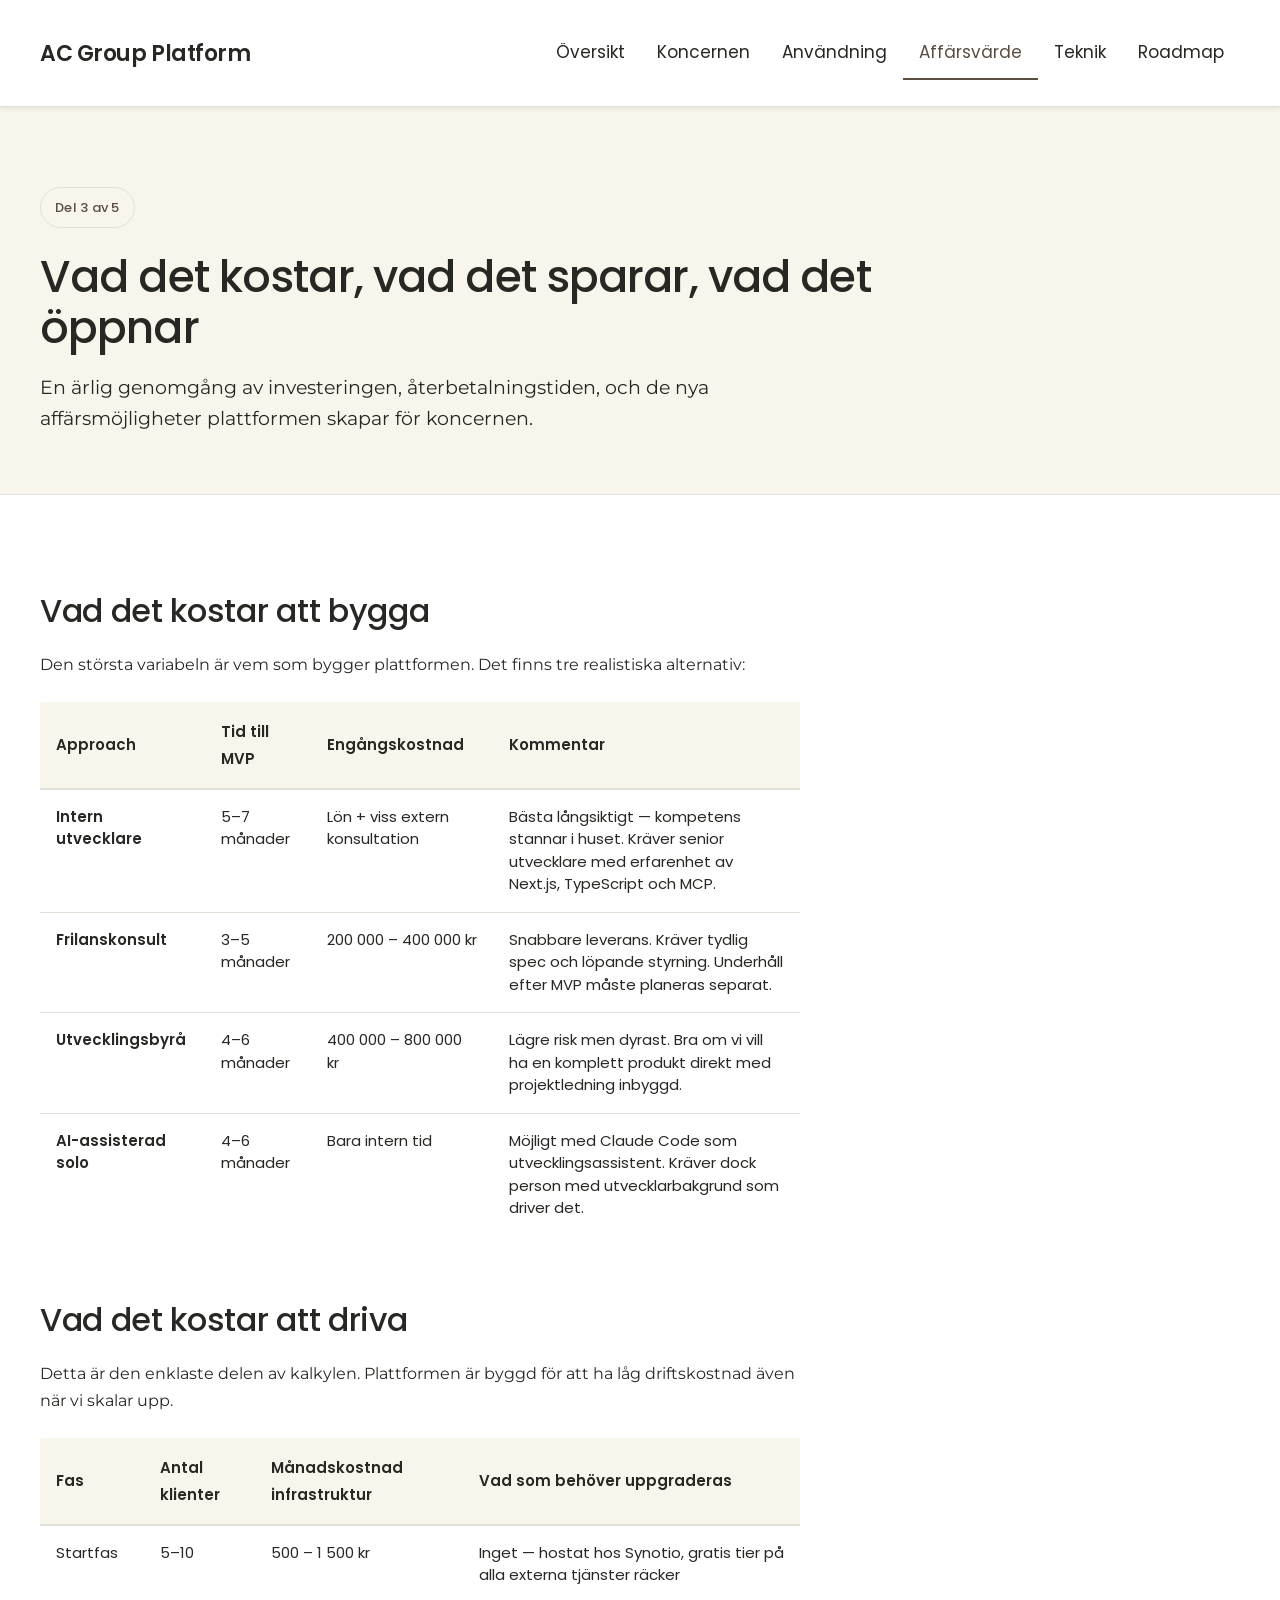
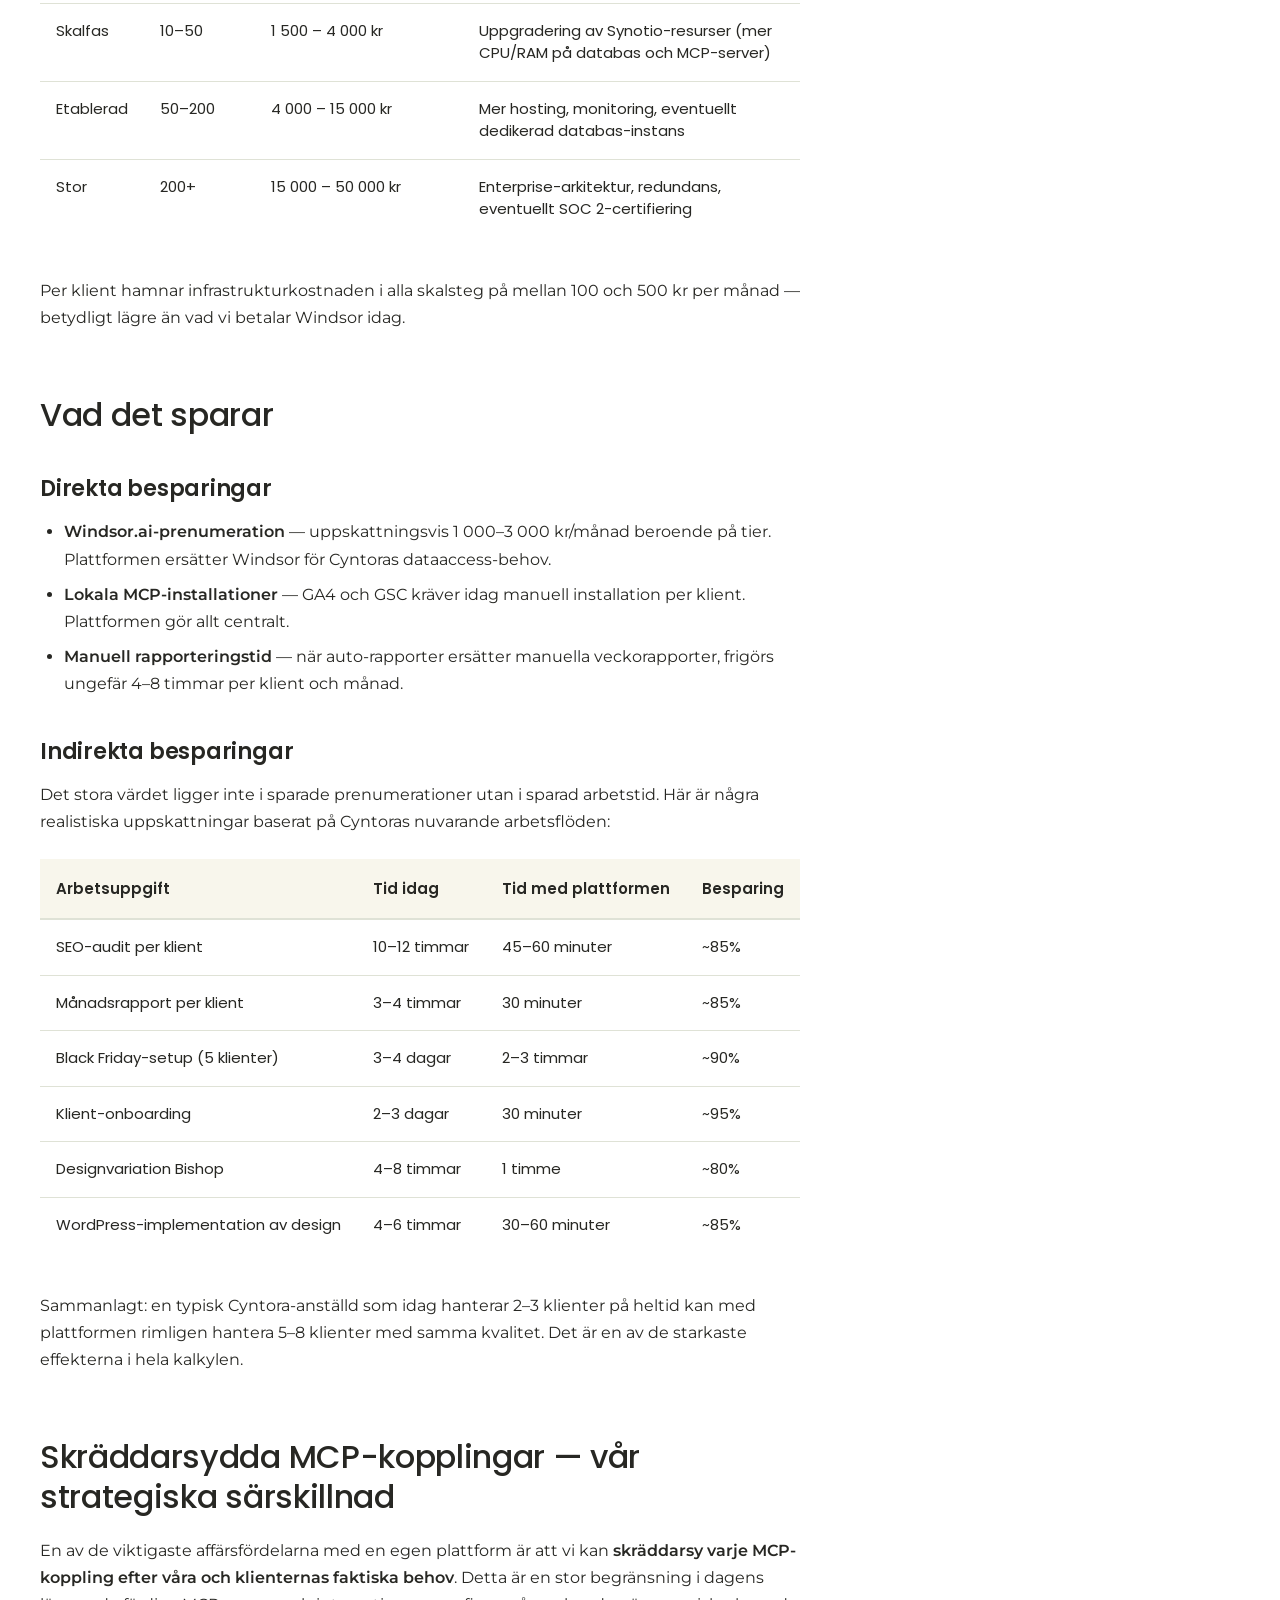
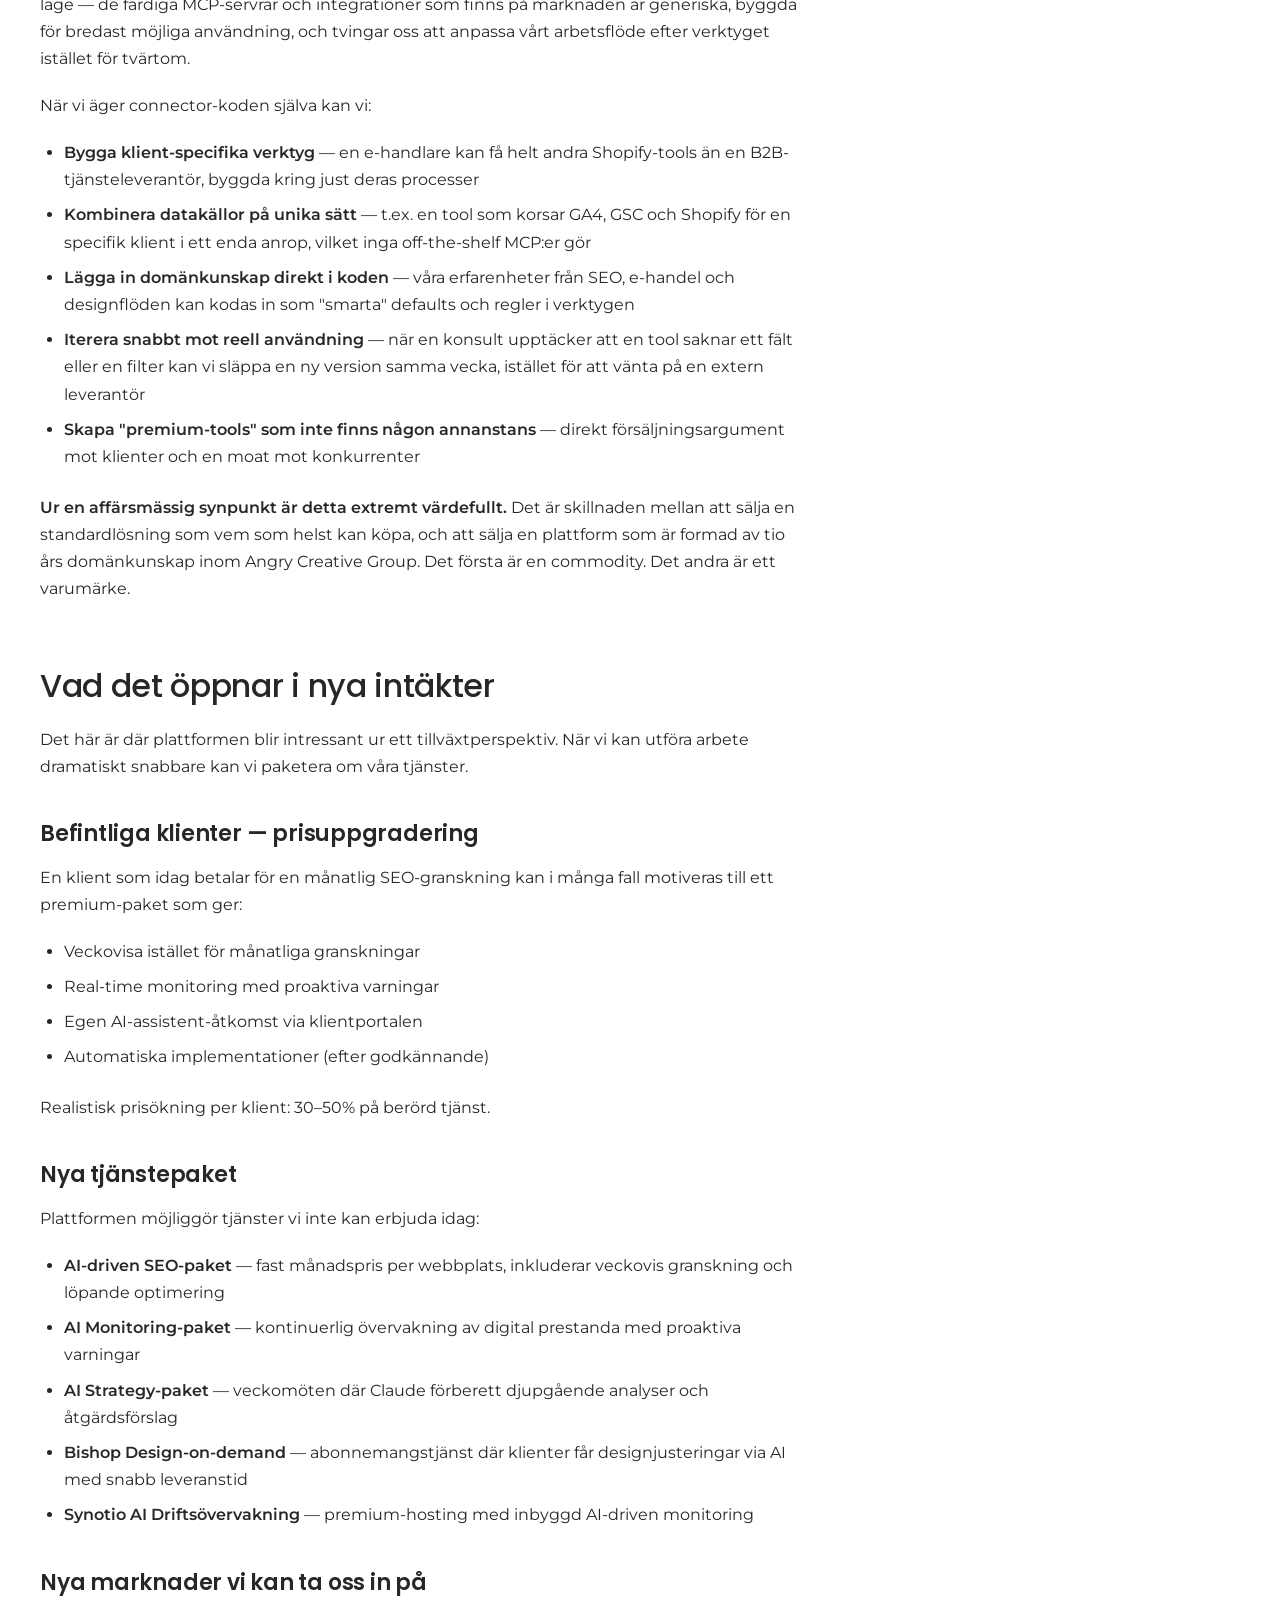
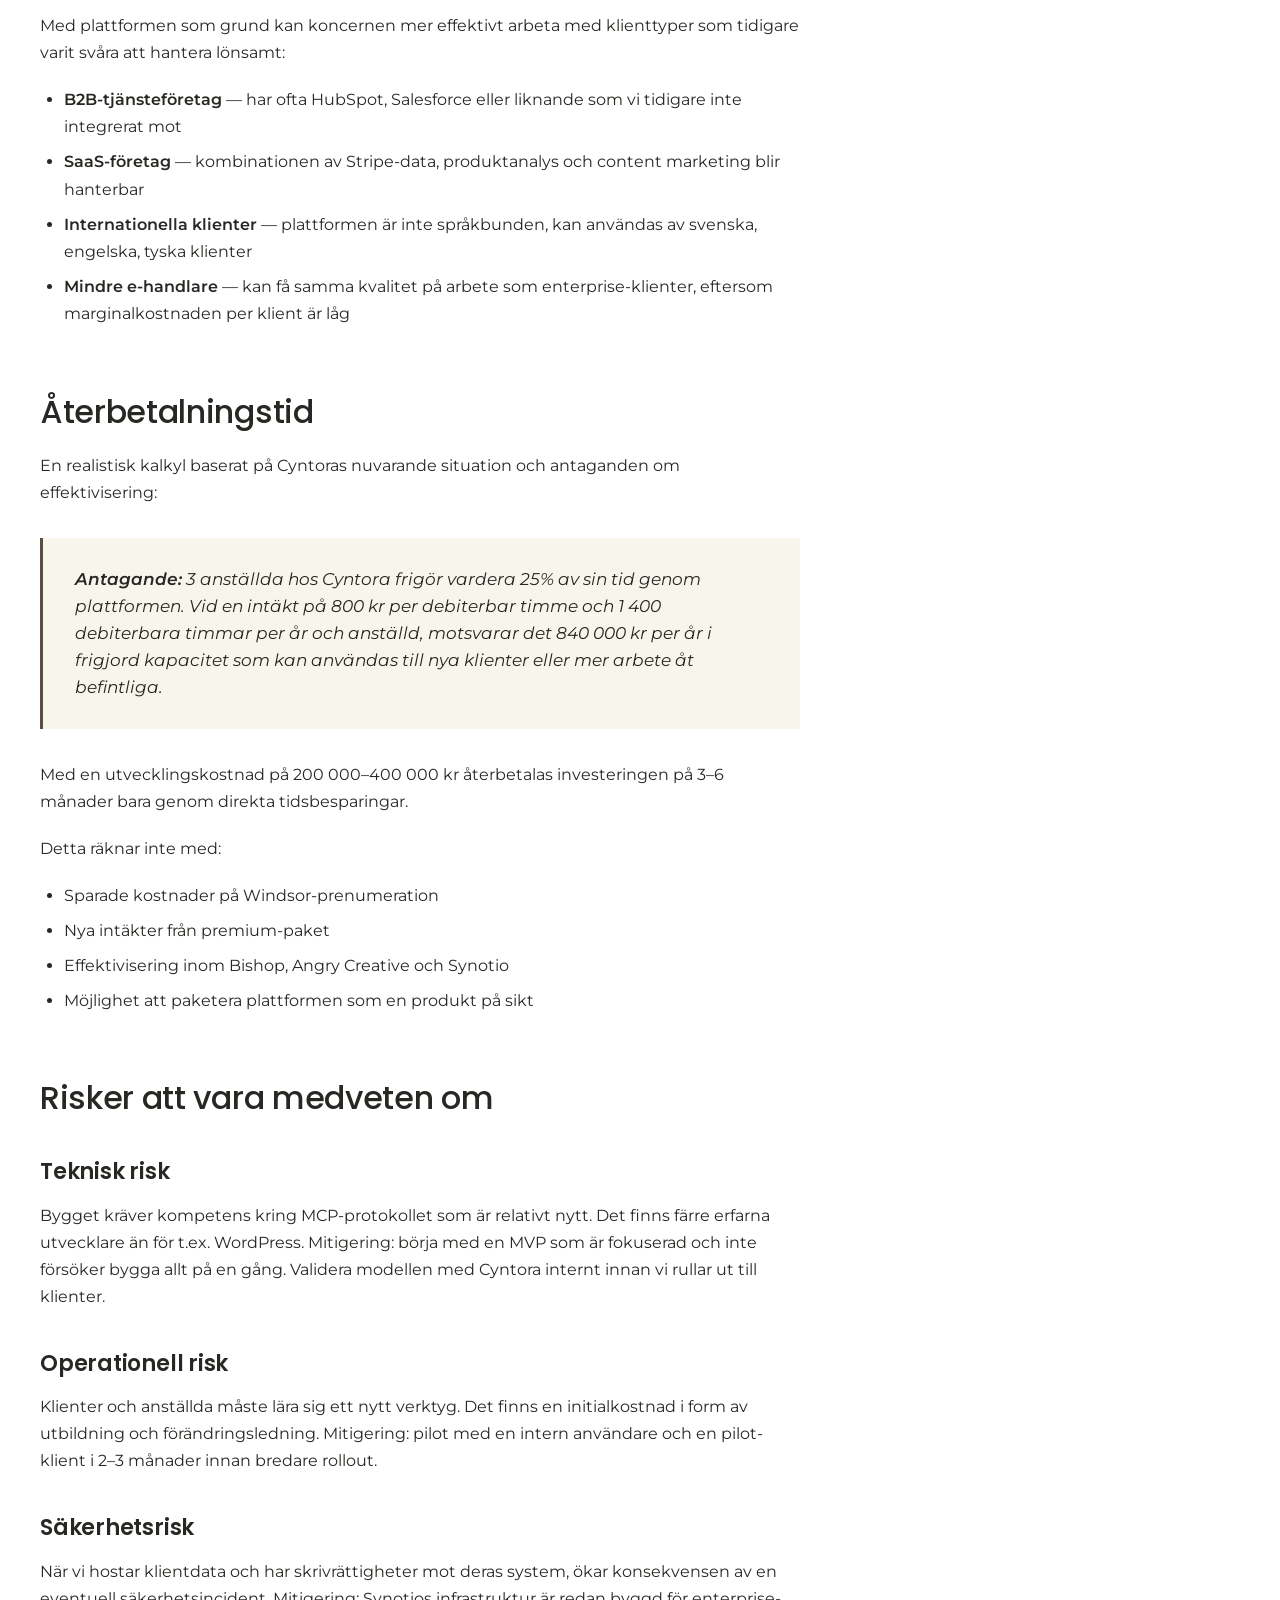
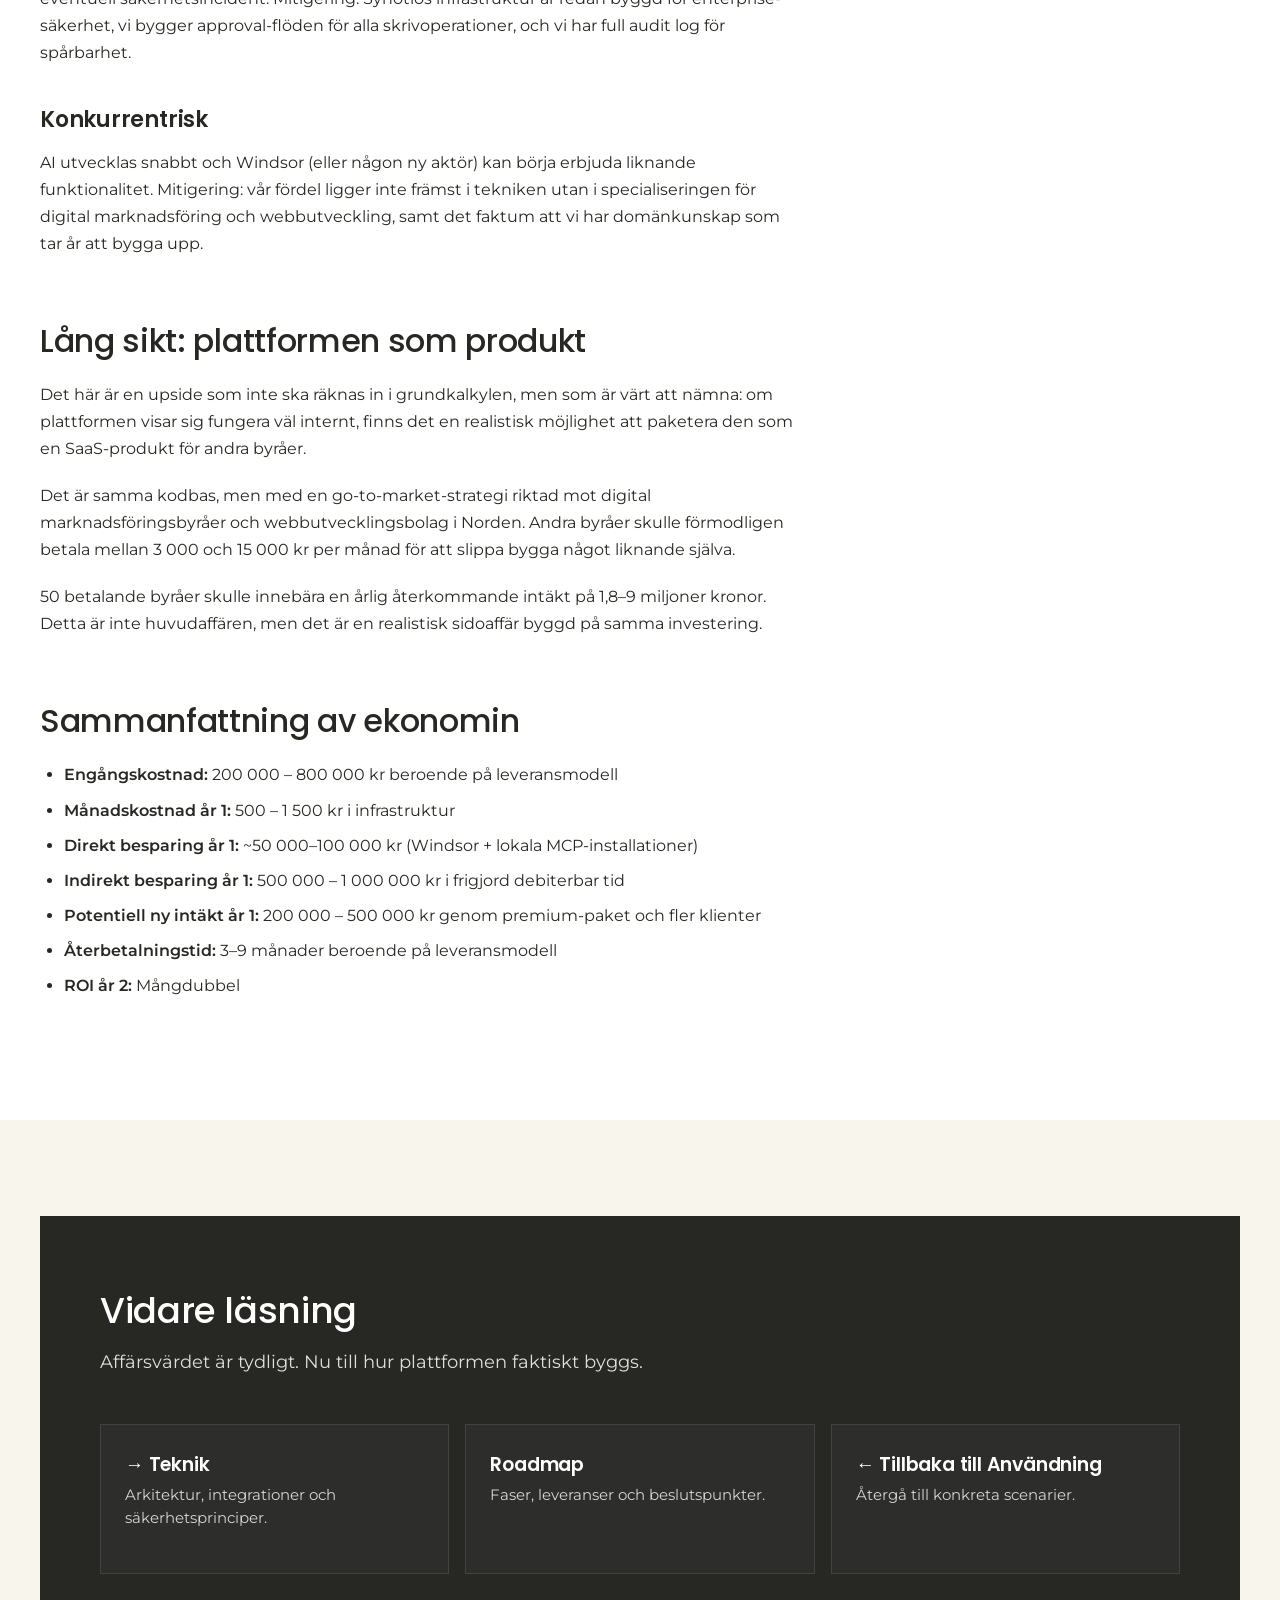
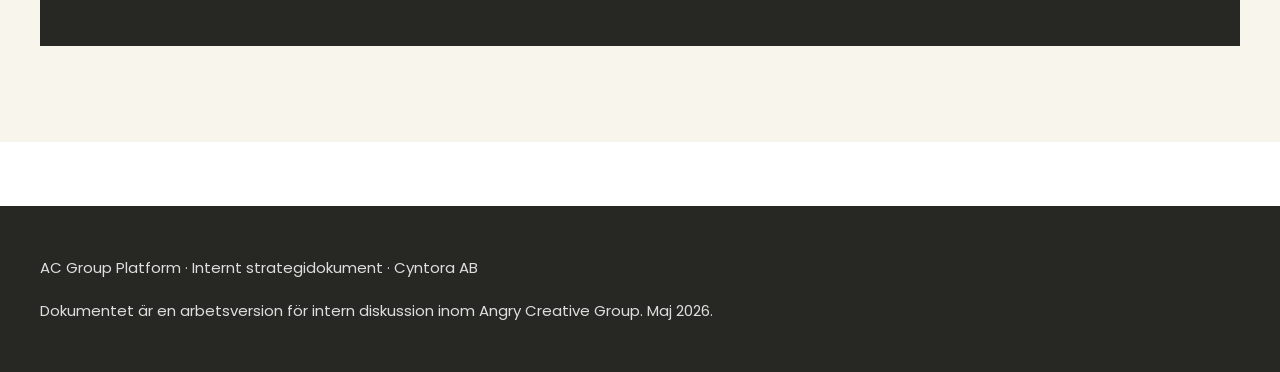
==== commit 407d0704: "Rebrand platform to Nexflow, switch DB to Synotio self-hosted - teknik.html: app.cyntora.se/mcp.cynt" ====
--- a/affarsvarde.html
+++ b/affarsvarde.html
@@ -112,7 +112,7 @@
               <td>Skalfas</td>
               <td>10–50</td>
               <td>1 500 – 4 000 kr</td>
-              <td>Supabase Pro, eventuell uppgradering av Synotio-resurser</td>
+              <td>Uppgradering av Synotio-resurser (mer CPU/RAM på databas och MCP-server)</td>
             </tr>
             <tr>
               <td>Etablerad</td>
@@ -207,6 +207,33 @@
         Sammanlagt: en typisk Cyntora-anställd som idag hanterar 2–3 klienter
         på heltid kan med plattformen rimligen hantera 5–8 klienter med samma
         kvalitet. Det är en av de starkaste effekterna i hela kalkylen.
+      </p>
+
+      <h2>Skräddarsydda MCP-kopplingar — vår strategiska särskillnad</h2>
+      <p>
+        En av de viktigaste affärsfördelarna med en egen plattform är att vi
+        kan <strong>skräddarsy varje MCP-koppling efter våra och klienternas
+        faktiska behov</strong>. Detta är en stor begränsning i dagens läge —
+        de färdiga MCP-servrar och integrationer som finns på marknaden är
+        generiska, byggda för bredast möjliga användning, och tvingar oss att
+        anpassa vårt arbetsflöde efter verktyget istället för tvärtom.
+      </p>
+      <p>
+        När vi äger connector-koden själva kan vi:
+      </p>
+      <ul>
+        <li><strong>Bygga klient-specifika verktyg</strong> — en e-handlare kan få helt andra Shopify-tools än en B2B-tjänsteleverantör, byggda kring just deras processer</li>
+        <li><strong>Kombinera datakällor på unika sätt</strong> — t.ex. en tool som korsar GA4, GSC och Shopify för en specifik klient i ett enda anrop, vilket inga off-the-shelf MCP:er gör</li>
+        <li><strong>Lägga in domänkunskap direkt i koden</strong> — våra erfarenheter från SEO, e-handel och designflöden kan kodas in som "smarta" defaults och regler i verktygen</li>
+        <li><strong>Iterera snabbt mot reell användning</strong> — när en konsult upptäcker att en tool saknar ett fält eller en filter kan vi släppa en ny version samma vecka, istället för att vänta på en extern leverantör</li>
+        <li><strong>Skapa "premium-tools" som inte finns någon annanstans</strong> — direkt försäljningsargument mot klienter och en moat mot konkurrenter</li>
+      </ul>
+      <p>
+        <strong>Ur en affärsmässig synpunkt är detta extremt värdefullt.</strong>
+        Det är skillnaden mellan att sälja en standardlösning som vem som
+        helst kan köpa, och att sälja en plattform som är formad av tio års
+        domänkunskap inom Angry Creative Group. Det första är en commodity.
+        Det andra är ett varumärke.
       </p>
 
       <h2>Vad det öppnar i nya intäkter</h2>
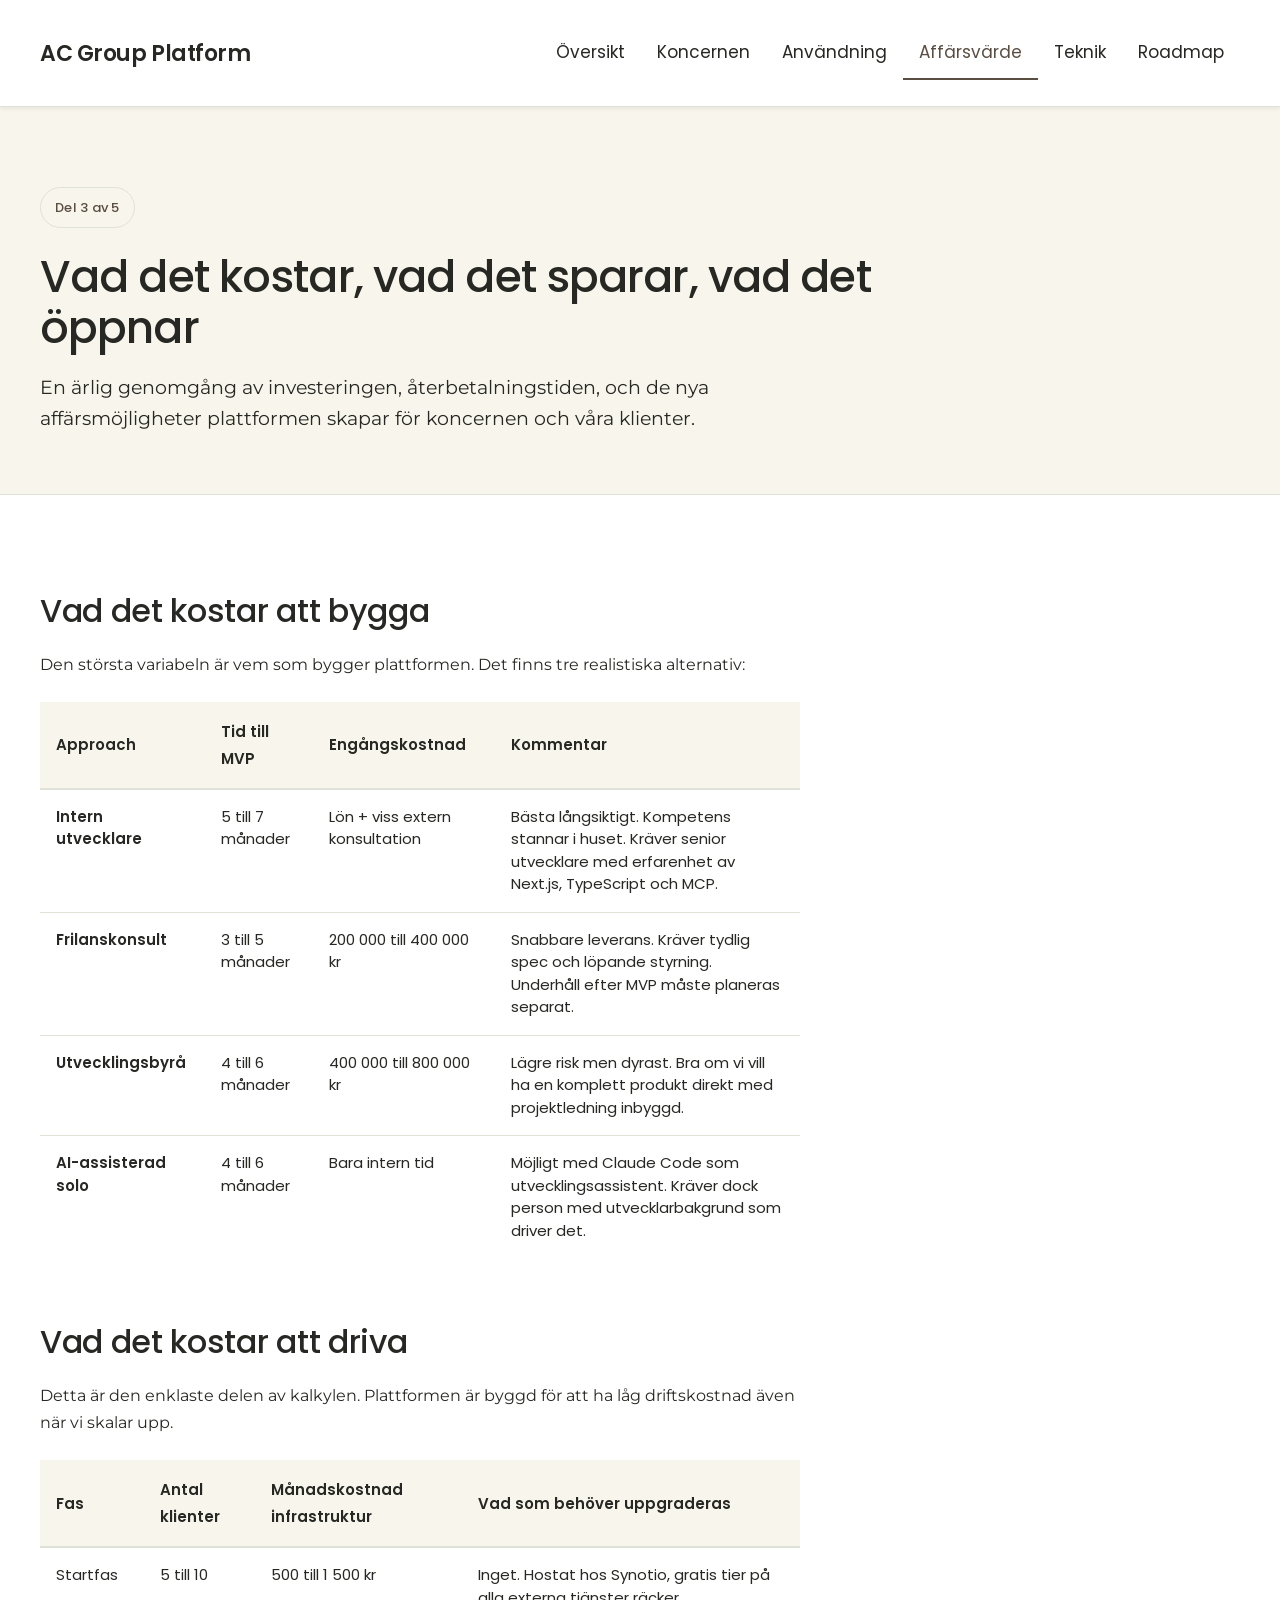
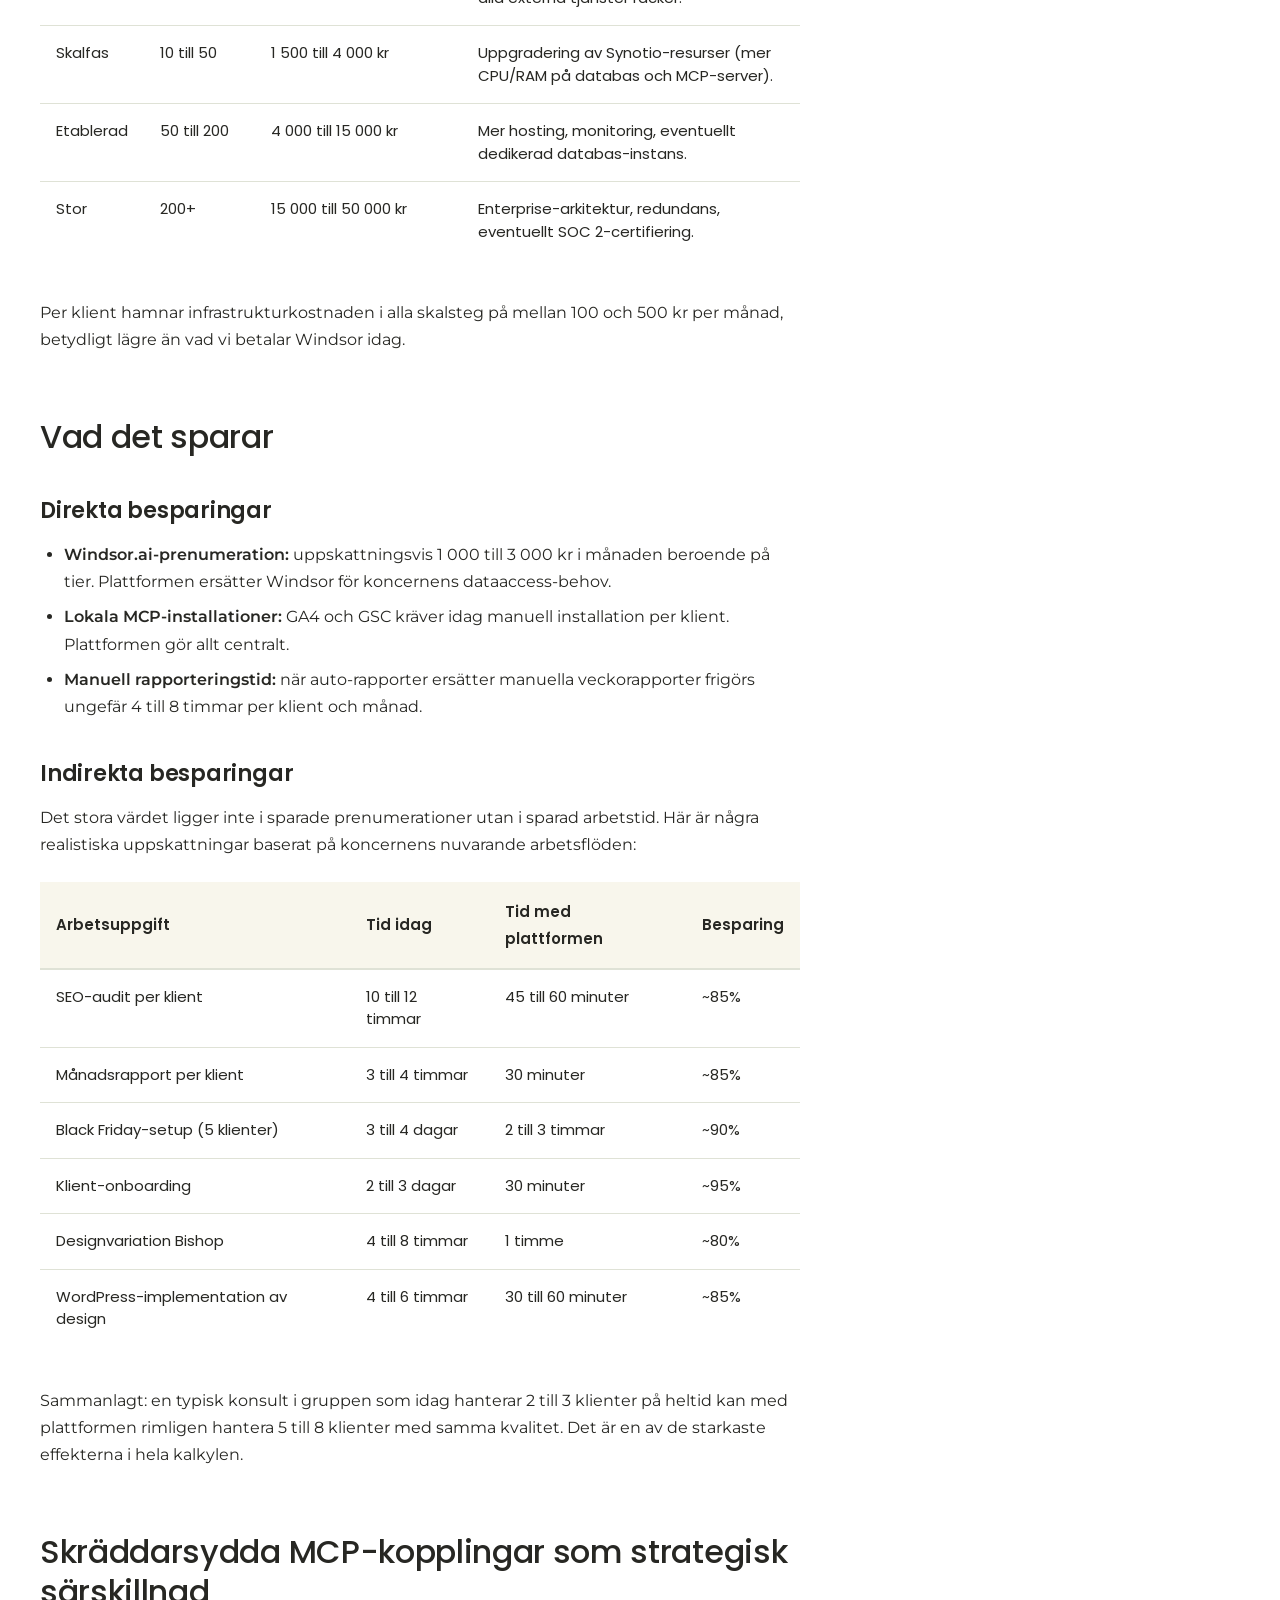
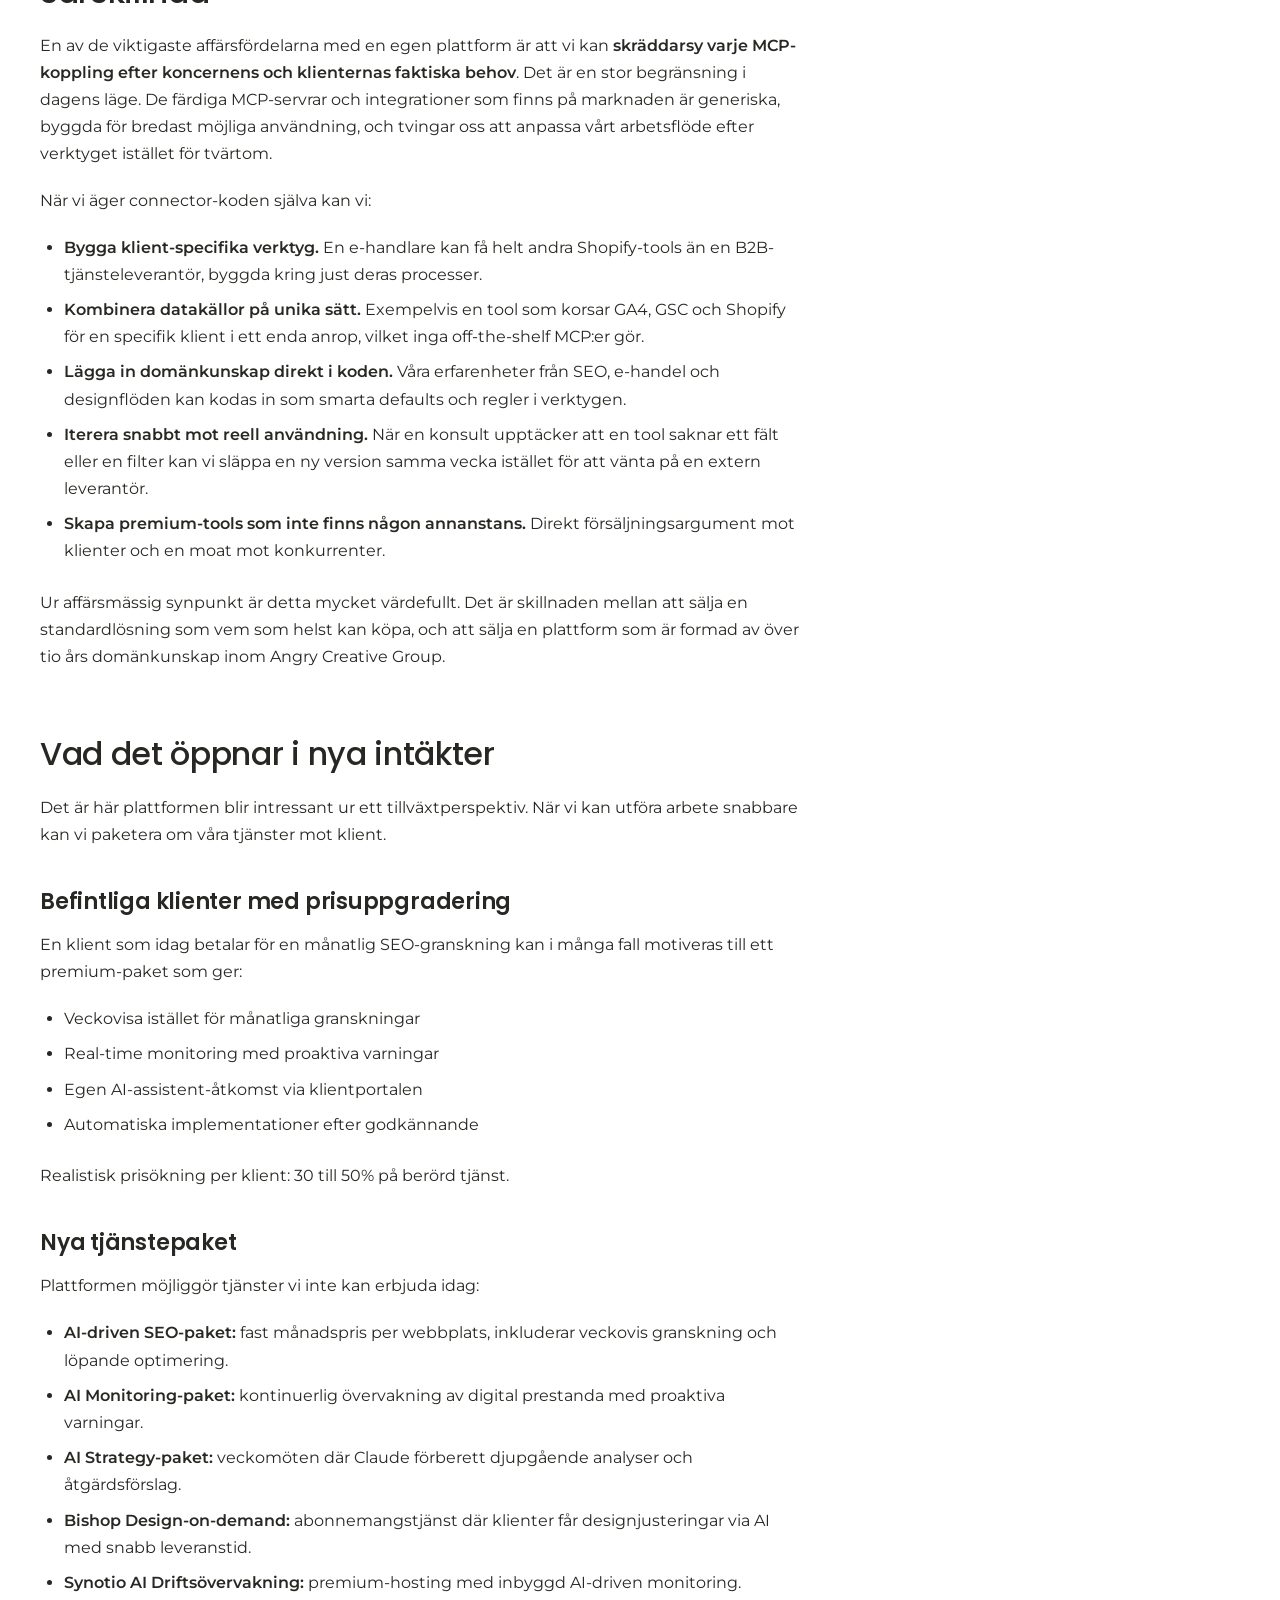
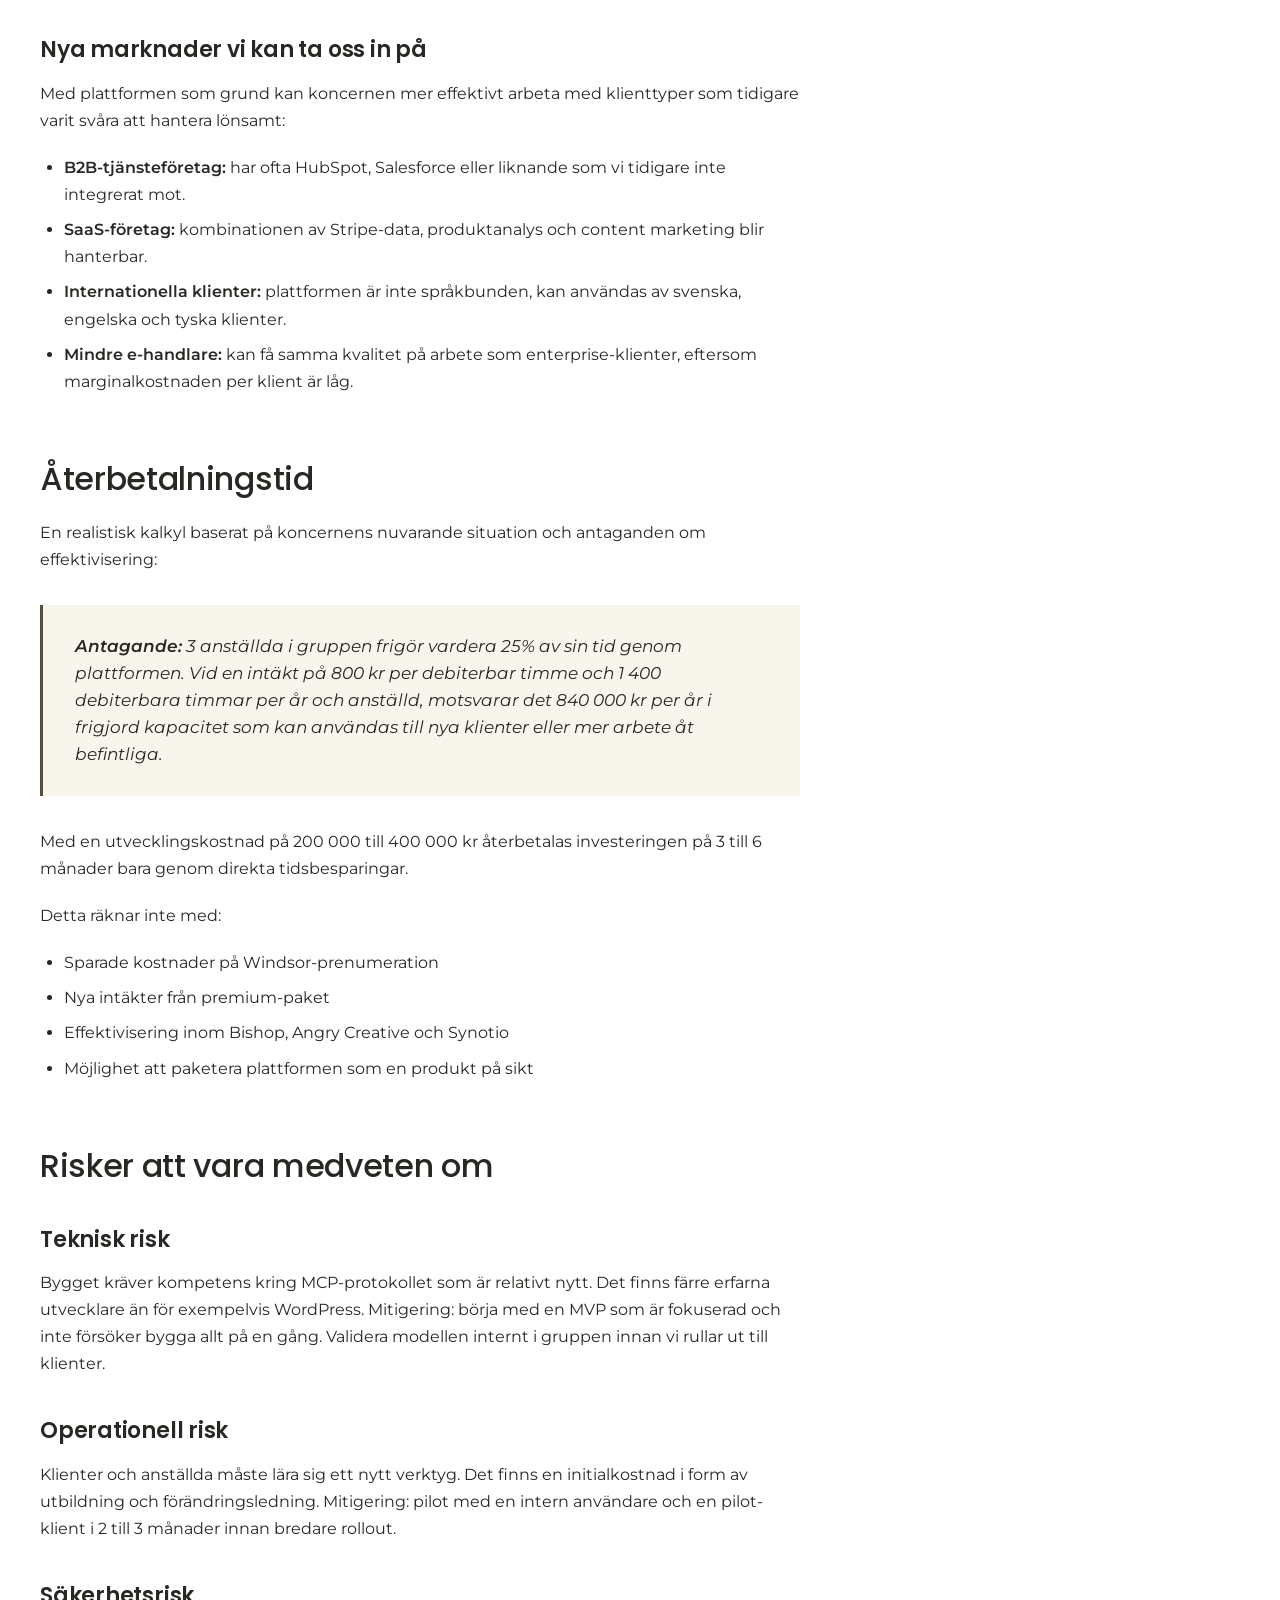
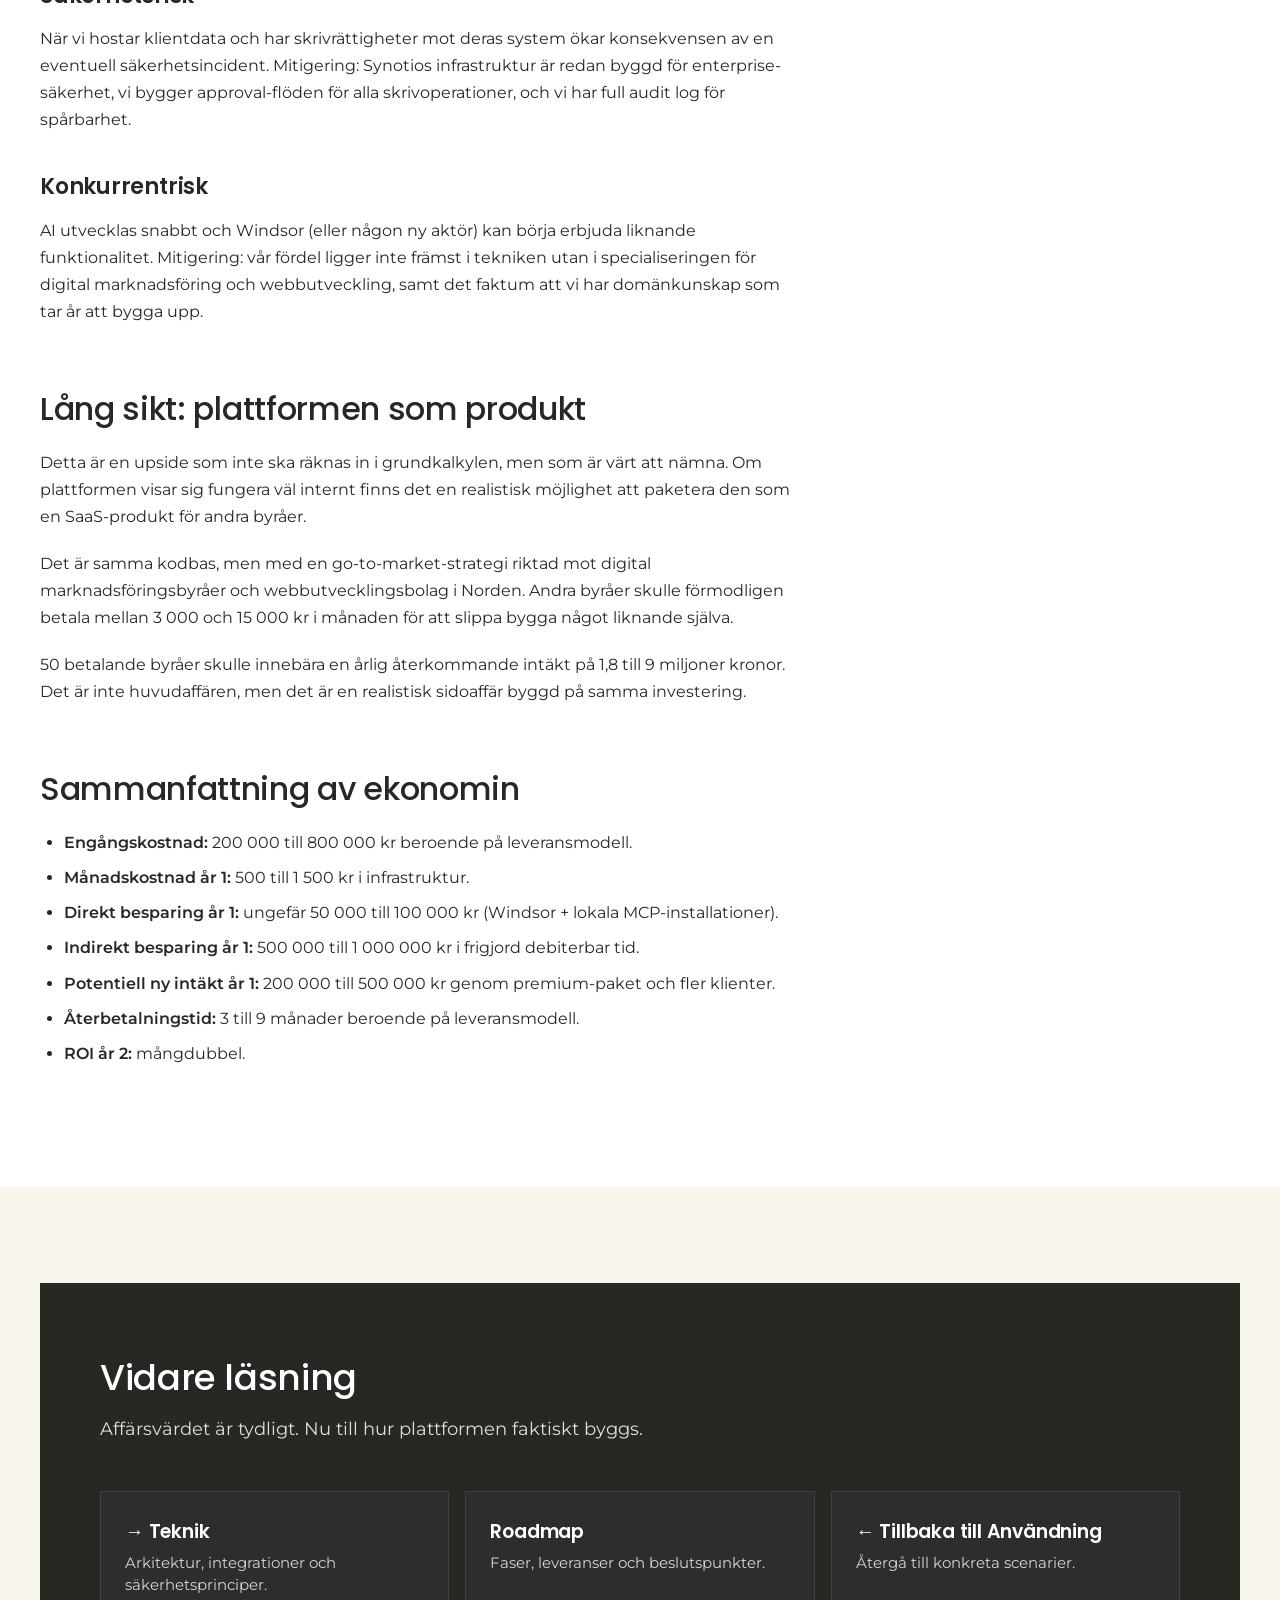
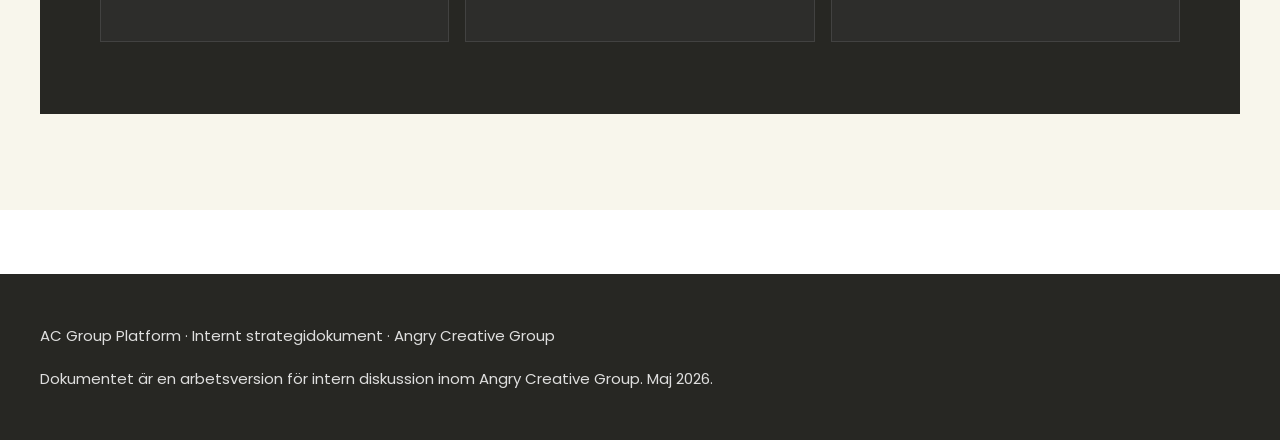
==== commit bfbc3a59: "Bredda positioneringen från Cyntora till hela koncernen, rensa språk - Hero och övergripande text om" ====
--- a/affarsvarde.html
+++ b/affarsvarde.html
@@ -3,7 +3,7 @@
 <head>
 <meta charset="UTF-8">
 <meta name="viewport" content="width=device-width, initial-scale=1.0">
-<title>Affärsvärde — AC Group Platform</title>
+<title>Affärsvärde · AC Group Platform</title>
 <link rel="preconnect" href="https://fonts.googleapis.com">
 <link rel="preconnect" href="https://fonts.gstatic.com" crossorigin>
 <link href="https://fonts.googleapis.com/css2?family=Poppins:wght@400;500;600&family=Montserrat:wght@400;500&display=swap" rel="stylesheet">
@@ -30,8 +30,8 @@
     <span class="badge">Del 3 av 5</span>
     <h1>Vad det kostar, vad det sparar, vad det öppnar</h1>
     <p class="subhero-lead">
-      En ärlig genomgång av investeringen, återbetalningstiden, och de
-      nya affärsmöjligheter plattformen skapar för koncernen.
+      En ärlig genomgång av investeringen, återbetalningstiden, och de nya
+      affärsmöjligheter plattformen skapar för koncernen och våra klienter.
     </p>
   </div>
 </section>
@@ -59,25 +59,25 @@
           <tbody>
             <tr>
               <td><strong>Intern utvecklare</strong></td>
-              <td>5–7 månader</td>
+              <td>5 till 7 månader</td>
               <td>Lön + viss extern konsultation</td>
-              <td>Bästa långsiktigt — kompetens stannar i huset. Kräver senior utvecklare med erfarenhet av Next.js, TypeScript och MCP.</td>
+              <td>Bästa långsiktigt. Kompetens stannar i huset. Kräver senior utvecklare med erfarenhet av Next.js, TypeScript och MCP.</td>
             </tr>
             <tr>
               <td><strong>Frilanskonsult</strong></td>
-              <td>3–5 månader</td>
-              <td>200 000 – 400 000 kr</td>
+              <td>3 till 5 månader</td>
+              <td>200 000 till 400 000 kr</td>
               <td>Snabbare leverans. Kräver tydlig spec och löpande styrning. Underhåll efter MVP måste planeras separat.</td>
             </tr>
             <tr>
               <td><strong>Utvecklingsbyrå</strong></td>
-              <td>4–6 månader</td>
-              <td>400 000 – 800 000 kr</td>
+              <td>4 till 6 månader</td>
+              <td>400 000 till 800 000 kr</td>
               <td>Lägre risk men dyrast. Bra om vi vill ha en komplett produkt direkt med projektledning inbyggd.</td>
             </tr>
             <tr>
               <td><strong>AI-assisterad solo</strong></td>
-              <td>4–6 månader</td>
+              <td>4 till 6 månader</td>
               <td>Bara intern tid</td>
               <td>Möjligt med Claude Code som utvecklingsassistent. Kräver dock person med utvecklarbakgrund som driver det.</td>
             </tr>
@@ -104,27 +104,27 @@
           <tbody>
             <tr>
               <td>Startfas</td>
-              <td>5–10</td>
-              <td>500 – 1 500 kr</td>
-              <td>Inget — hostat hos Synotio, gratis tier på alla externa tjänster räcker</td>
+              <td>5 till 10</td>
+              <td>500 till 1 500 kr</td>
+              <td>Inget. Hostat hos Synotio, gratis tier på alla externa tjänster räcker.</td>
             </tr>
             <tr>
               <td>Skalfas</td>
-              <td>10–50</td>
-              <td>1 500 – 4 000 kr</td>
-              <td>Uppgradering av Synotio-resurser (mer CPU/RAM på databas och MCP-server)</td>
+              <td>10 till 50</td>
+              <td>1 500 till 4 000 kr</td>
+              <td>Uppgradering av Synotio-resurser (mer CPU/RAM på databas och MCP-server).</td>
             </tr>
             <tr>
               <td>Etablerad</td>
-              <td>50–200</td>
-              <td>4 000 – 15 000 kr</td>
-              <td>Mer hosting, monitoring, eventuellt dedikerad databas-instans</td>
+              <td>50 till 200</td>
+              <td>4 000 till 15 000 kr</td>
+              <td>Mer hosting, monitoring, eventuellt dedikerad databas-instans.</td>
             </tr>
             <tr>
               <td>Stor</td>
               <td>200+</td>
-              <td>15 000 – 50 000 kr</td>
-              <td>Enterprise-arkitektur, redundans, eventuellt SOC 2-certifiering</td>
+              <td>15 000 till 50 000 kr</td>
+              <td>Enterprise-arkitektur, redundans, eventuellt SOC 2-certifiering.</td>
             </tr>
           </tbody>
         </table>
@@ -132,7 +132,7 @@
 
       <p>
         Per klient hamnar infrastrukturkostnaden i alla skalsteg på mellan
-        100 och 500 kr per månad — betydligt lägre än vad vi betalar Windsor
+        100 och 500 kr per månad, betydligt lägre än vad vi betalar Windsor
         idag.
       </p>
 
@@ -140,16 +140,16 @@
 
       <h3>Direkta besparingar</h3>
       <ul>
-        <li><strong>Windsor.ai-prenumeration</strong> — uppskattningsvis 1 000–3 000 kr/månad beroende på tier. Plattformen ersätter Windsor för Cyntoras dataaccess-behov.</li>
-        <li><strong>Lokala MCP-installationer</strong> — GA4 och GSC kräver idag manuell installation per klient. Plattformen gör allt centralt.</li>
-        <li><strong>Manuell rapporteringstid</strong> — när auto-rapporter ersätter manuella veckorapporter, frigörs ungefär 4–8 timmar per klient och månad.</li>
+        <li><strong>Windsor.ai-prenumeration:</strong> uppskattningsvis 1 000 till 3 000 kr i månaden beroende på tier. Plattformen ersätter Windsor för koncernens dataaccess-behov.</li>
+        <li><strong>Lokala MCP-installationer:</strong> GA4 och GSC kräver idag manuell installation per klient. Plattformen gör allt centralt.</li>
+        <li><strong>Manuell rapporteringstid:</strong> när auto-rapporter ersätter manuella veckorapporter frigörs ungefär 4 till 8 timmar per klient och månad.</li>
       </ul>
 
       <h3>Indirekta besparingar</h3>
       <p>
         Det stora värdet ligger inte i sparade prenumerationer utan i sparad
         arbetstid. Här är några realistiska uppskattningar baserat på
-        Cyntoras nuvarande arbetsflöden:
+        koncernens nuvarande arbetsflöden:
       </p>
 
       <div class="table-wrapper">
@@ -165,38 +165,38 @@
           <tbody>
             <tr>
               <td>SEO-audit per klient</td>
-              <td>10–12 timmar</td>
-              <td>45–60 minuter</td>
+              <td>10 till 12 timmar</td>
+              <td>45 till 60 minuter</td>
               <td>~85%</td>
             </tr>
             <tr>
               <td>Månadsrapport per klient</td>
-              <td>3–4 timmar</td>
+              <td>3 till 4 timmar</td>
               <td>30 minuter</td>
               <td>~85%</td>
             </tr>
             <tr>
               <td>Black Friday-setup (5 klienter)</td>
-              <td>3–4 dagar</td>
-              <td>2–3 timmar</td>
+              <td>3 till 4 dagar</td>
+              <td>2 till 3 timmar</td>
               <td>~90%</td>
             </tr>
             <tr>
               <td>Klient-onboarding</td>
-              <td>2–3 dagar</td>
+              <td>2 till 3 dagar</td>
               <td>30 minuter</td>
               <td>~95%</td>
             </tr>
             <tr>
               <td>Designvariation Bishop</td>
-              <td>4–8 timmar</td>
+              <td>4 till 8 timmar</td>
               <td>1 timme</td>
               <td>~80%</td>
             </tr>
             <tr>
               <td>WordPress-implementation av design</td>
-              <td>4–6 timmar</td>
-              <td>30–60 minuter</td>
+              <td>4 till 6 timmar</td>
+              <td>30 till 60 minuter</td>
               <td>~85%</td>
             </tr>
           </tbody>
@@ -204,58 +204,59 @@
       </div>
 
       <p>
-        Sammanlagt: en typisk Cyntora-anställd som idag hanterar 2–3 klienter
-        på heltid kan med plattformen rimligen hantera 5–8 klienter med samma
-        kvalitet. Det är en av de starkaste effekterna i hela kalkylen.
-      </p>
-
-      <h2>Skräddarsydda MCP-kopplingar — vår strategiska särskillnad</h2>
+        Sammanlagt: en typisk konsult i gruppen som idag hanterar 2 till 3
+        klienter på heltid kan med plattformen rimligen hantera 5 till 8
+        klienter med samma kvalitet. Det är en av de starkaste effekterna i
+        hela kalkylen.
+      </p>
+
+      <h2>Skräddarsydda MCP-kopplingar som strategisk särskillnad</h2>
       <p>
         En av de viktigaste affärsfördelarna med en egen plattform är att vi
-        kan <strong>skräddarsy varje MCP-koppling efter våra och klienternas
-        faktiska behov</strong>. Detta är en stor begränsning i dagens läge —
-        de färdiga MCP-servrar och integrationer som finns på marknaden är
-        generiska, byggda för bredast möjliga användning, och tvingar oss att
-        anpassa vårt arbetsflöde efter verktyget istället för tvärtom.
+        kan <strong>skräddarsy varje MCP-koppling efter koncernens och
+        klienternas faktiska behov</strong>. Det är en stor begränsning i
+        dagens läge. De färdiga MCP-servrar och integrationer som finns på
+        marknaden är generiska, byggda för bredast möjliga användning, och
+        tvingar oss att anpassa vårt arbetsflöde efter verktyget istället för
+        tvärtom.
       </p>
       <p>
         När vi äger connector-koden själva kan vi:
       </p>
       <ul>
-        <li><strong>Bygga klient-specifika verktyg</strong> — en e-handlare kan få helt andra Shopify-tools än en B2B-tjänsteleverantör, byggda kring just deras processer</li>
-        <li><strong>Kombinera datakällor på unika sätt</strong> — t.ex. en tool som korsar GA4, GSC och Shopify för en specifik klient i ett enda anrop, vilket inga off-the-shelf MCP:er gör</li>
-        <li><strong>Lägga in domänkunskap direkt i koden</strong> — våra erfarenheter från SEO, e-handel och designflöden kan kodas in som "smarta" defaults och regler i verktygen</li>
-        <li><strong>Iterera snabbt mot reell användning</strong> — när en konsult upptäcker att en tool saknar ett fält eller en filter kan vi släppa en ny version samma vecka, istället för att vänta på en extern leverantör</li>
-        <li><strong>Skapa "premium-tools" som inte finns någon annanstans</strong> — direkt försäljningsargument mot klienter och en moat mot konkurrenter</li>
-      </ul>
-      <p>
-        <strong>Ur en affärsmässig synpunkt är detta extremt värdefullt.</strong>
-        Det är skillnaden mellan att sälja en standardlösning som vem som
-        helst kan köpa, och att sälja en plattform som är formad av tio års
-        domänkunskap inom Angry Creative Group. Det första är en commodity.
-        Det andra är ett varumärke.
+        <li><strong>Bygga klient-specifika verktyg.</strong> En e-handlare kan få helt andra Shopify-tools än en B2B-tjänsteleverantör, byggda kring just deras processer.</li>
+        <li><strong>Kombinera datakällor på unika sätt.</strong> Exempelvis en tool som korsar GA4, GSC och Shopify för en specifik klient i ett enda anrop, vilket inga off-the-shelf MCP:er gör.</li>
+        <li><strong>Lägga in domänkunskap direkt i koden.</strong> Våra erfarenheter från SEO, e-handel och designflöden kan kodas in som smarta defaults och regler i verktygen.</li>
+        <li><strong>Iterera snabbt mot reell användning.</strong> När en konsult upptäcker att en tool saknar ett fält eller en filter kan vi släppa en ny version samma vecka istället för att vänta på en extern leverantör.</li>
+        <li><strong>Skapa premium-tools som inte finns någon annanstans.</strong> Direkt försäljningsargument mot klienter och en moat mot konkurrenter.</li>
+      </ul>
+      <p>
+        Ur affärsmässig synpunkt är detta mycket värdefullt. Det är skillnaden
+        mellan att sälja en standardlösning som vem som helst kan köpa, och
+        att sälja en plattform som är formad av över tio års domänkunskap
+        inom Angry Creative Group.
       </p>
 
       <h2>Vad det öppnar i nya intäkter</h2>
       <p>
-        Det här är där plattformen blir intressant ur ett tillväxtperspektiv.
-        När vi kan utföra arbete dramatiskt snabbare kan vi paketera om
-        våra tjänster.
-      </p>
-
-      <h3>Befintliga klienter — prisuppgradering</h3>
-      <p>
-        En klient som idag betalar för en månatlig SEO-granskning kan
-        i många fall motiveras till ett premium-paket som ger:
+        Det är här plattformen blir intressant ur ett tillväxtperspektiv. När
+        vi kan utföra arbete snabbare kan vi paketera om våra tjänster mot
+        klient.
+      </p>
+
+      <h3>Befintliga klienter med prisuppgradering</h3>
+      <p>
+        En klient som idag betalar för en månatlig SEO-granskning kan i
+        många fall motiveras till ett premium-paket som ger:
       </p>
       <ul>
         <li>Veckovisa istället för månatliga granskningar</li>
         <li>Real-time monitoring med proaktiva varningar</li>
         <li>Egen AI-assistent-åtkomst via klientportalen</li>
-        <li>Automatiska implementationer (efter godkännande)</li>
-      </ul>
-      <p>
-        Realistisk prisökning per klient: 30–50% på berörd tjänst.
+        <li>Automatiska implementationer efter godkännande</li>
+      </ul>
+      <p>
+        Realistisk prisökning per klient: 30 till 50% på berörd tjänst.
       </p>
 
       <h3>Nya tjänstepaket</h3>
@@ -263,11 +264,11 @@
         Plattformen möjliggör tjänster vi inte kan erbjuda idag:
       </p>
       <ul>
-        <li><strong>AI-driven SEO-paket</strong> — fast månadspris per webbplats, inkluderar veckovis granskning och löpande optimering</li>
-        <li><strong>AI Monitoring-paket</strong> — kontinuerlig övervakning av digital prestanda med proaktiva varningar</li>
-        <li><strong>AI Strategy-paket</strong> — veckomöten där Claude förberett djupgående analyser och åtgärdsförslag</li>
-        <li><strong>Bishop Design-on-demand</strong> — abonnemangstjänst där klienter får designjusteringar via AI med snabb leveranstid</li>
-        <li><strong>Synotio AI Driftsövervakning</strong> — premium-hosting med inbyggd AI-driven monitoring</li>
+        <li><strong>AI-driven SEO-paket:</strong> fast månadspris per webbplats, inkluderar veckovis granskning och löpande optimering.</li>
+        <li><strong>AI Monitoring-paket:</strong> kontinuerlig övervakning av digital prestanda med proaktiva varningar.</li>
+        <li><strong>AI Strategy-paket:</strong> veckomöten där Claude förberett djupgående analyser och åtgärdsförslag.</li>
+        <li><strong>Bishop Design-on-demand:</strong> abonnemangstjänst där klienter får designjusteringar via AI med snabb leveranstid.</li>
+        <li><strong>Synotio AI Driftsövervakning:</strong> premium-hosting med inbyggd AI-driven monitoring.</li>
       </ul>
 
       <h3>Nya marknader vi kan ta oss in på</h3>
@@ -276,31 +277,31 @@
         klienttyper som tidigare varit svåra att hantera lönsamt:
       </p>
       <ul>
-        <li><strong>B2B-tjänsteföretag</strong> — har ofta HubSpot, Salesforce eller liknande som vi tidigare inte integrerat mot</li>
-        <li><strong>SaaS-företag</strong> — kombinationen av Stripe-data, produktanalys och content marketing blir hanterbar</li>
-        <li><strong>Internationella klienter</strong> — plattformen är inte språkbunden, kan användas av svenska, engelska, tyska klienter</li>
-        <li><strong>Mindre e-handlare</strong> — kan få samma kvalitet på arbete som enterprise-klienter, eftersom marginalkostnaden per klient är låg</li>
+        <li><strong>B2B-tjänsteföretag:</strong> har ofta HubSpot, Salesforce eller liknande som vi tidigare inte integrerat mot.</li>
+        <li><strong>SaaS-företag:</strong> kombinationen av Stripe-data, produktanalys och content marketing blir hanterbar.</li>
+        <li><strong>Internationella klienter:</strong> plattformen är inte språkbunden, kan användas av svenska, engelska och tyska klienter.</li>
+        <li><strong>Mindre e-handlare:</strong> kan få samma kvalitet på arbete som enterprise-klienter, eftersom marginalkostnaden per klient är låg.</li>
       </ul>
 
       <h2>Återbetalningstid</h2>
       <p>
-        En realistisk kalkyl baserat på Cyntoras nuvarande situation och
+        En realistisk kalkyl baserat på koncernens nuvarande situation och
         antaganden om effektivisering:
       </p>
 
       <div class="callout">
         <p>
-          <strong>Antagande:</strong> 3 anställda hos Cyntora frigör vardera 25%
-          av sin tid genom plattformen. Vid en intäkt på 800 kr per debiterbar
-          timme och 1 400 debiterbara timmar per år och anställd, motsvarar
-          det 840 000 kr per år i frigjord kapacitet som kan användas till
-          nya klienter eller mer arbete åt befintliga.
+          <strong>Antagande:</strong> 3 anställda i gruppen frigör vardera
+          25% av sin tid genom plattformen. Vid en intäkt på 800 kr per
+          debiterbar timme och 1 400 debiterbara timmar per år och anställd,
+          motsvarar det 840 000 kr per år i frigjord kapacitet som kan
+          användas till nya klienter eller mer arbete åt befintliga.
         </p>
       </div>
 
       <p>
-        Med en utvecklingskostnad på 200 000–400 000 kr återbetalas
-        investeringen på 3–6 månader bara genom direkta tidsbesparingar.
+        Med en utvecklingskostnad på 200 000 till 400 000 kr återbetalas
+        investeringen på 3 till 6 månader bara genom direkta tidsbesparingar.
       </p>
 
       <p>
@@ -317,24 +318,24 @@
 
       <h3>Teknisk risk</h3>
       <p>
-        Bygget kräver kompetens kring MCP-protokollet som är relativt
-        nytt. Det finns färre erfarna utvecklare än för t.ex. WordPress.
-        Mitigering: börja med en MVP som är fokuserad och inte försöker
-        bygga allt på en gång. Validera modellen med Cyntora internt
-        innan vi rullar ut till klienter.
+        Bygget kräver kompetens kring MCP-protokollet som är relativt nytt.
+        Det finns färre erfarna utvecklare än för exempelvis WordPress.
+        Mitigering: börja med en MVP som är fokuserad och inte försöker bygga
+        allt på en gång. Validera modellen internt i gruppen innan vi rullar
+        ut till klienter.
       </p>
 
       <h3>Operationell risk</h3>
       <p>
-        Klienter och anställda måste lära sig ett nytt verktyg. Det finns
-        en initialkostnad i form av utbildning och förändringsledning.
-        Mitigering: pilot med en intern användare och en pilot-klient i
-        2–3 månader innan bredare rollout.
+        Klienter och anställda måste lära sig ett nytt verktyg. Det finns en
+        initialkostnad i form av utbildning och förändringsledning.
+        Mitigering: pilot med en intern användare och en pilot-klient i 2
+        till 3 månader innan bredare rollout.
       </p>
 
       <h3>Säkerhetsrisk</h3>
       <p>
-        När vi hostar klientdata och har skrivrättigheter mot deras system,
+        När vi hostar klientdata och har skrivrättigheter mot deras system
         ökar konsekvensen av en eventuell säkerhetsincident. Mitigering:
         Synotios infrastruktur är redan byggd för enterprise-säkerhet, vi
         bygger approval-flöden för alla skrivoperationer, och vi har full
@@ -344,40 +345,40 @@
       <h3>Konkurrentrisk</h3>
       <p>
         AI utvecklas snabbt och Windsor (eller någon ny aktör) kan börja
-        erbjuda liknande funktionalitet. Mitigering: vår fördel ligger
-        inte främst i tekniken utan i specialiseringen för digital
-        marknadsföring och webbutveckling, samt det faktum att vi har
-        domänkunskap som tar år att bygga upp.
+        erbjuda liknande funktionalitet. Mitigering: vår fördel ligger inte
+        främst i tekniken utan i specialiseringen för digital marknadsföring
+        och webbutveckling, samt det faktum att vi har domänkunskap som tar
+        år att bygga upp.
       </p>
 
       <h2>Lång sikt: plattformen som produkt</h2>
       <p>
-        Det här är en upside som inte ska räknas in i grundkalkylen, men
-        som är värt att nämna: om plattformen visar sig fungera väl internt,
-        finns det en realistisk möjlighet att paketera den som en SaaS-produkt
-        för andra byråer.
+        Detta är en upside som inte ska räknas in i grundkalkylen, men som
+        är värt att nämna. Om plattformen visar sig fungera väl internt
+        finns det en realistisk möjlighet att paketera den som en
+        SaaS-produkt för andra byråer.
       </p>
       <p>
         Det är samma kodbas, men med en go-to-market-strategi riktad mot
         digital marknadsföringsbyråer och webbutvecklingsbolag i Norden.
-        Andra byråer skulle förmodligen betala mellan 3 000 och 15 000 kr
-        per månad för att slippa bygga något liknande själva.
-      </p>
-      <p>
-        50 betalande byråer skulle innebära en årlig återkommande intäkt
-        på 1,8–9 miljoner kronor. Detta är inte huvudaffären, men det är
-        en realistisk sidoaffär byggd på samma investering.
+        Andra byråer skulle förmodligen betala mellan 3 000 och 15 000 kr i
+        månaden för att slippa bygga något liknande själva.
+      </p>
+      <p>
+        50 betalande byråer skulle innebära en årlig återkommande intäkt på
+        1,8 till 9 miljoner kronor. Det är inte huvudaffären, men det är en
+        realistisk sidoaffär byggd på samma investering.
       </p>
 
       <h2>Sammanfattning av ekonomin</h2>
       <ul>
-        <li><strong>Engångskostnad:</strong> 200 000 – 800 000 kr beroende på leveransmodell</li>
-        <li><strong>Månadskostnad år 1:</strong> 500 – 1 500 kr i infrastruktur</li>
-        <li><strong>Direkt besparing år 1:</strong> ~50 000–100 000 kr (Windsor + lokala MCP-installationer)</li>
-        <li><strong>Indirekt besparing år 1:</strong> 500 000 – 1 000 000 kr i frigjord debiterbar tid</li>
-        <li><strong>Potentiell ny intäkt år 1:</strong> 200 000 – 500 000 kr genom premium-paket och fler klienter</li>
-        <li><strong>Återbetalningstid:</strong> 3–9 månader beroende på leveransmodell</li>
-        <li><strong>ROI år 2:</strong> Mångdubbel</li>
+        <li><strong>Engångskostnad:</strong> 200 000 till 800 000 kr beroende på leveransmodell.</li>
+        <li><strong>Månadskostnad år 1:</strong> 500 till 1 500 kr i infrastruktur.</li>
+        <li><strong>Direkt besparing år 1:</strong> ungefär 50 000 till 100 000 kr (Windsor + lokala MCP-installationer).</li>
+        <li><strong>Indirekt besparing år 1:</strong> 500 000 till 1 000 000 kr i frigjord debiterbar tid.</li>
+        <li><strong>Potentiell ny intäkt år 1:</strong> 200 000 till 500 000 kr genom premium-paket och fler klienter.</li>
+        <li><strong>Återbetalningstid:</strong> 3 till 9 månader beroende på leveransmodell.</li>
+        <li><strong>ROI år 2:</strong> mångdubbel.</li>
       </ul>
 
     </div>
@@ -411,7 +412,7 @@
 
 <footer class="footer">
   <div class="container">
-    <p>AC Group Platform · Internt strategidokument · Cyntora AB</p>
+    <p>AC Group Platform · Internt strategidokument · Angry Creative Group</p>
     <p class="footer-meta">Dokumentet är en arbetsversion för intern diskussion inom Angry Creative Group. Maj 2026.</p>
   </div>
 </footer>
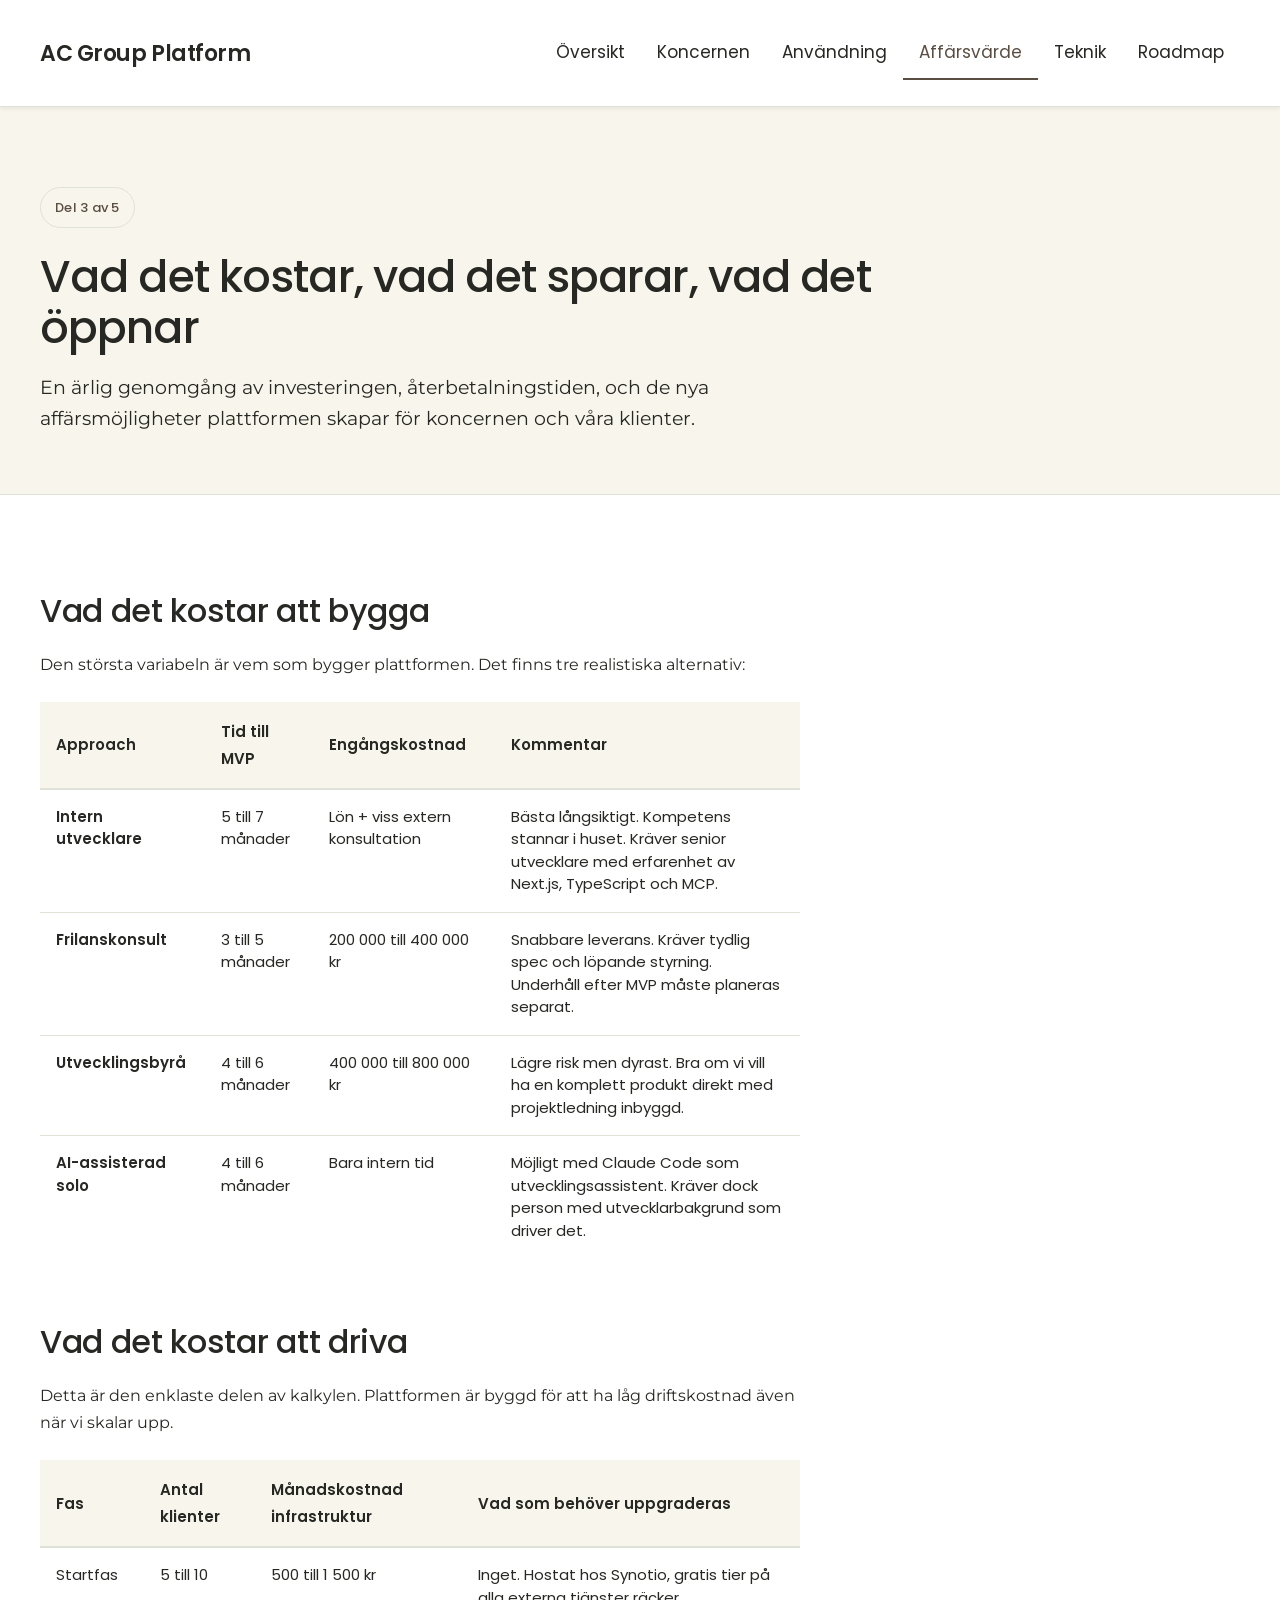
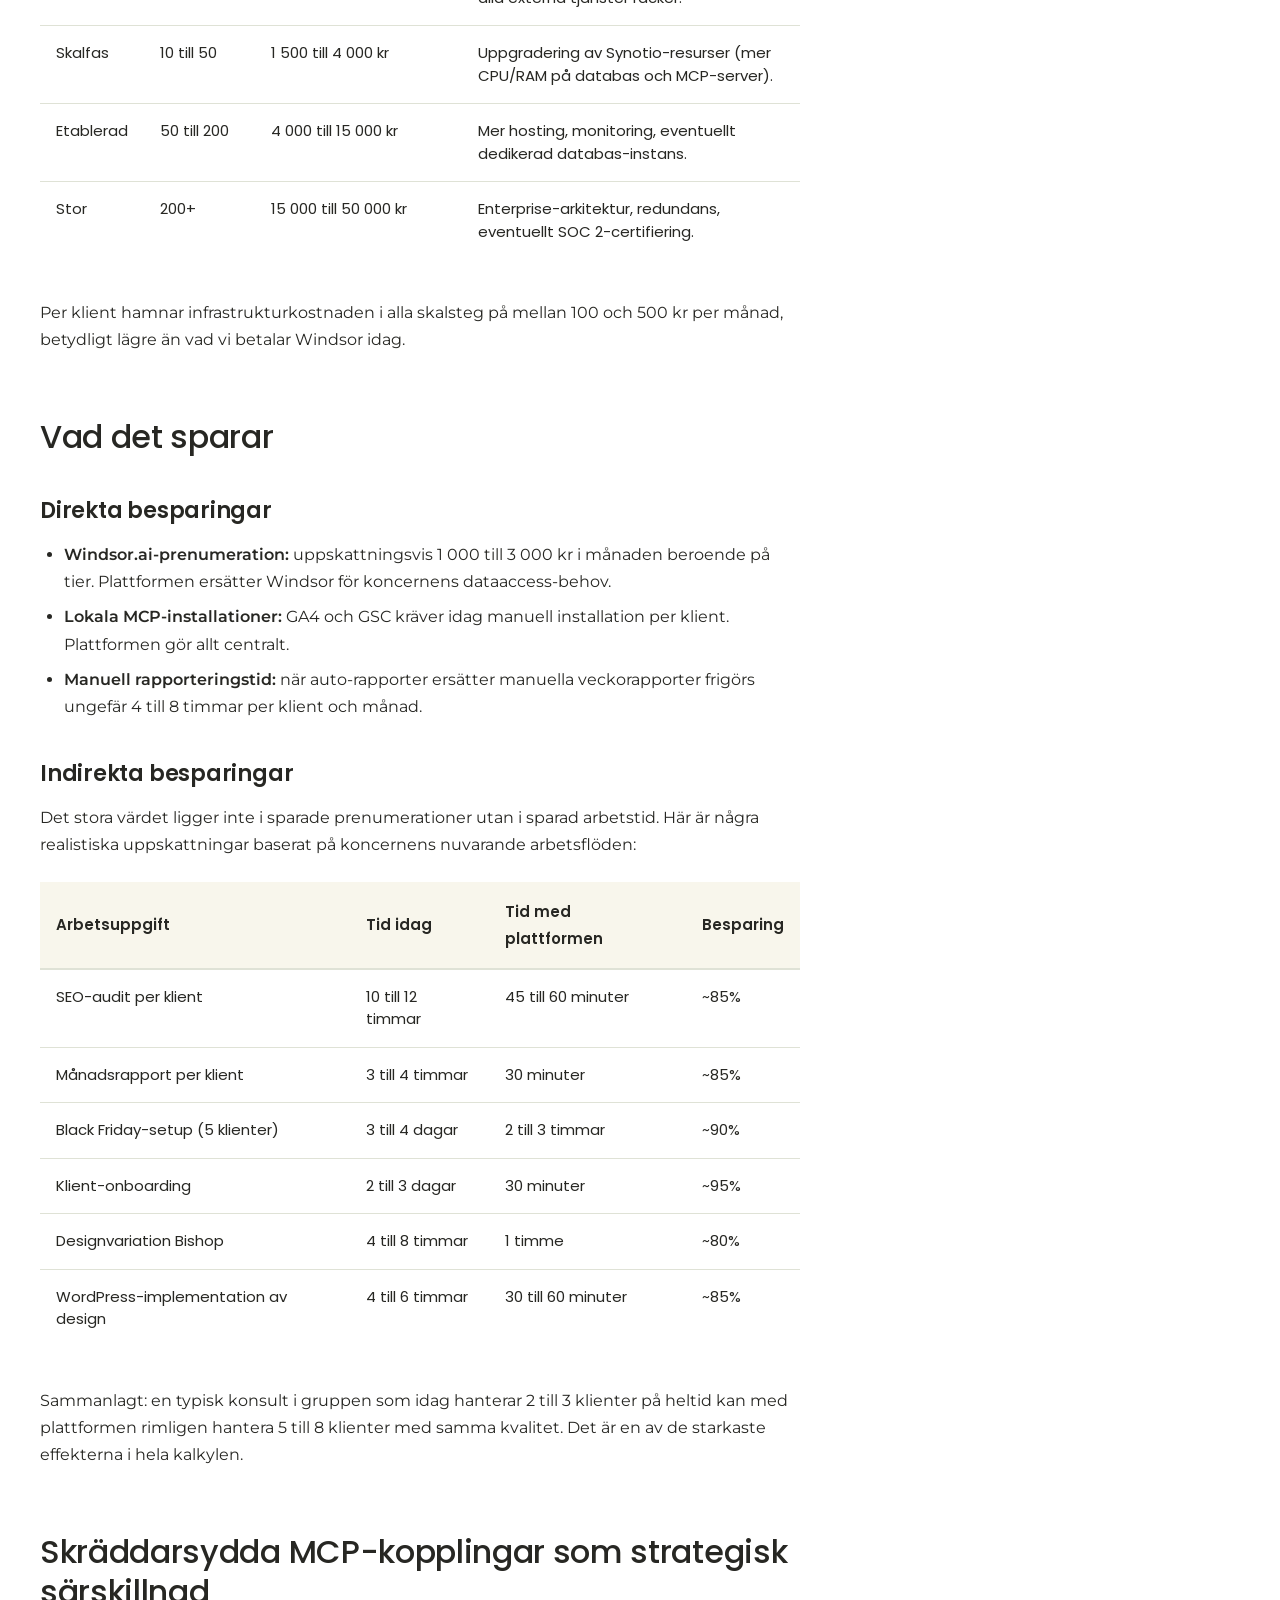
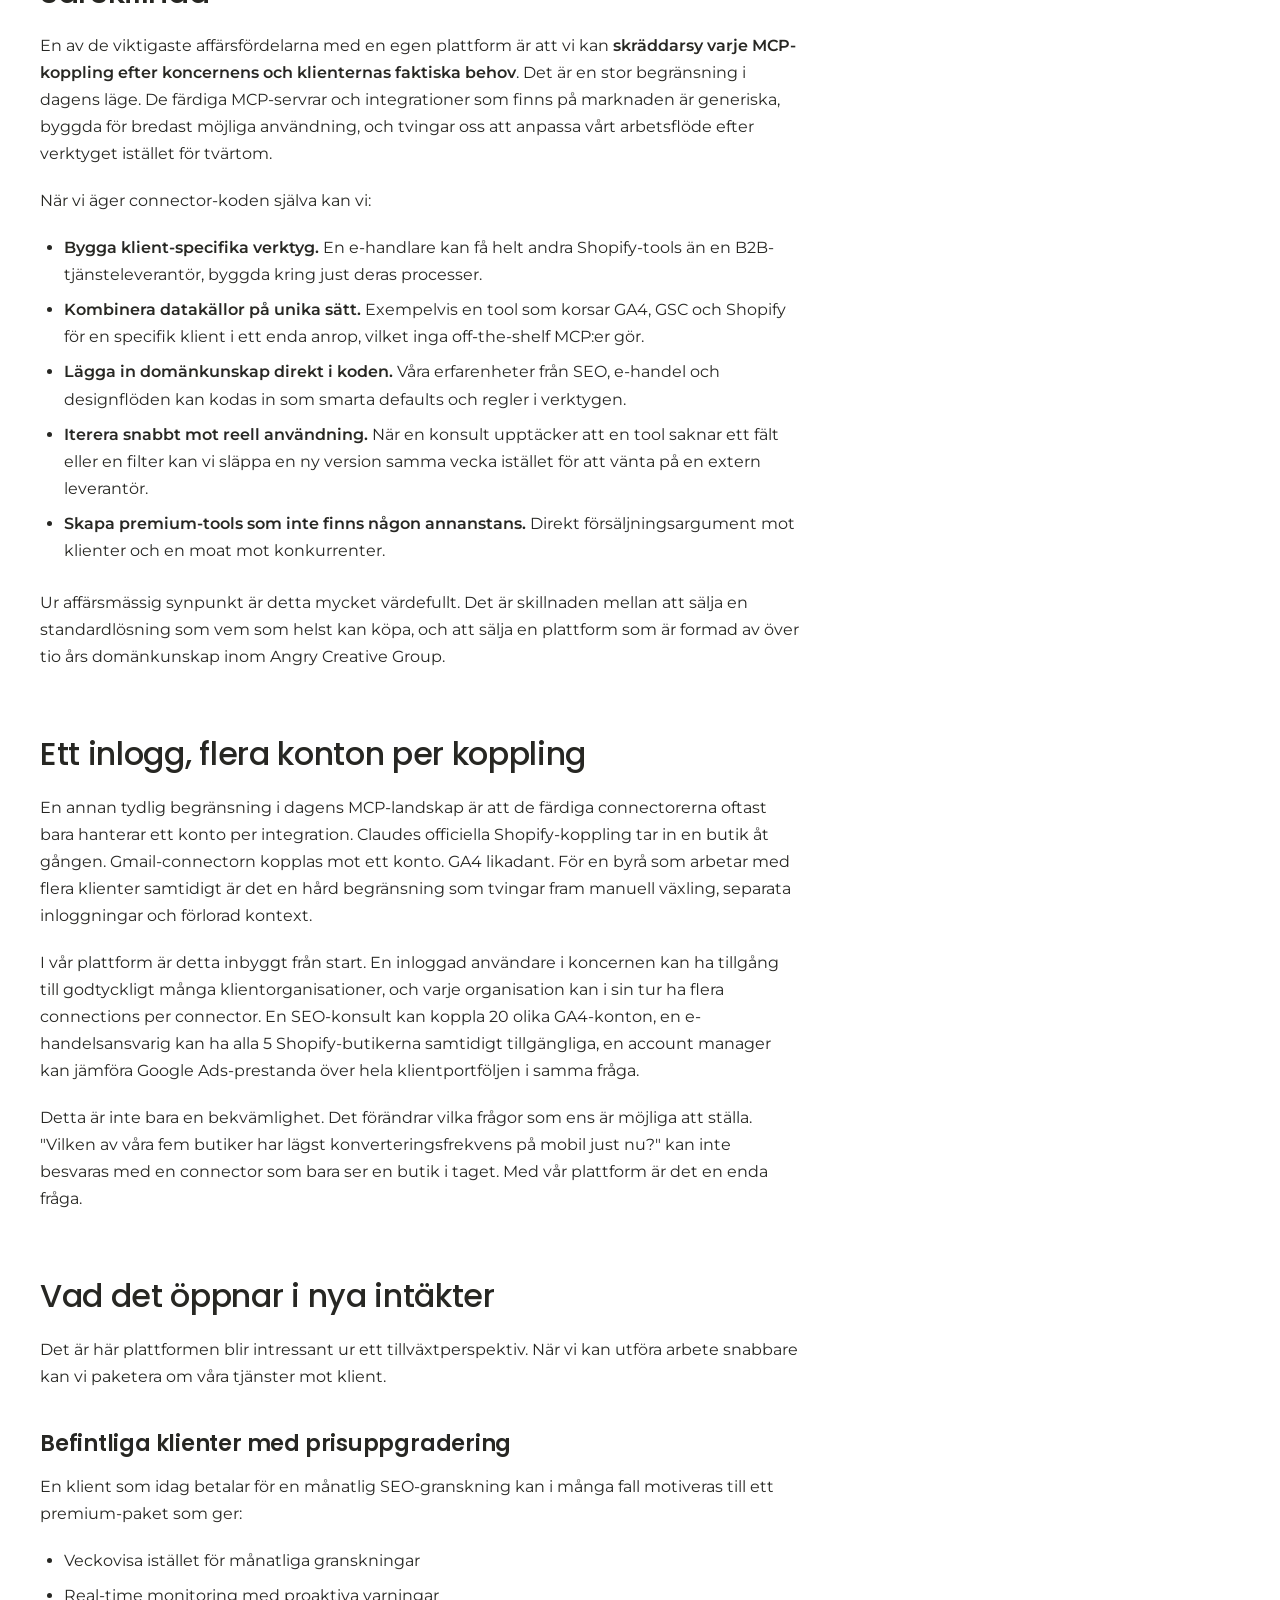
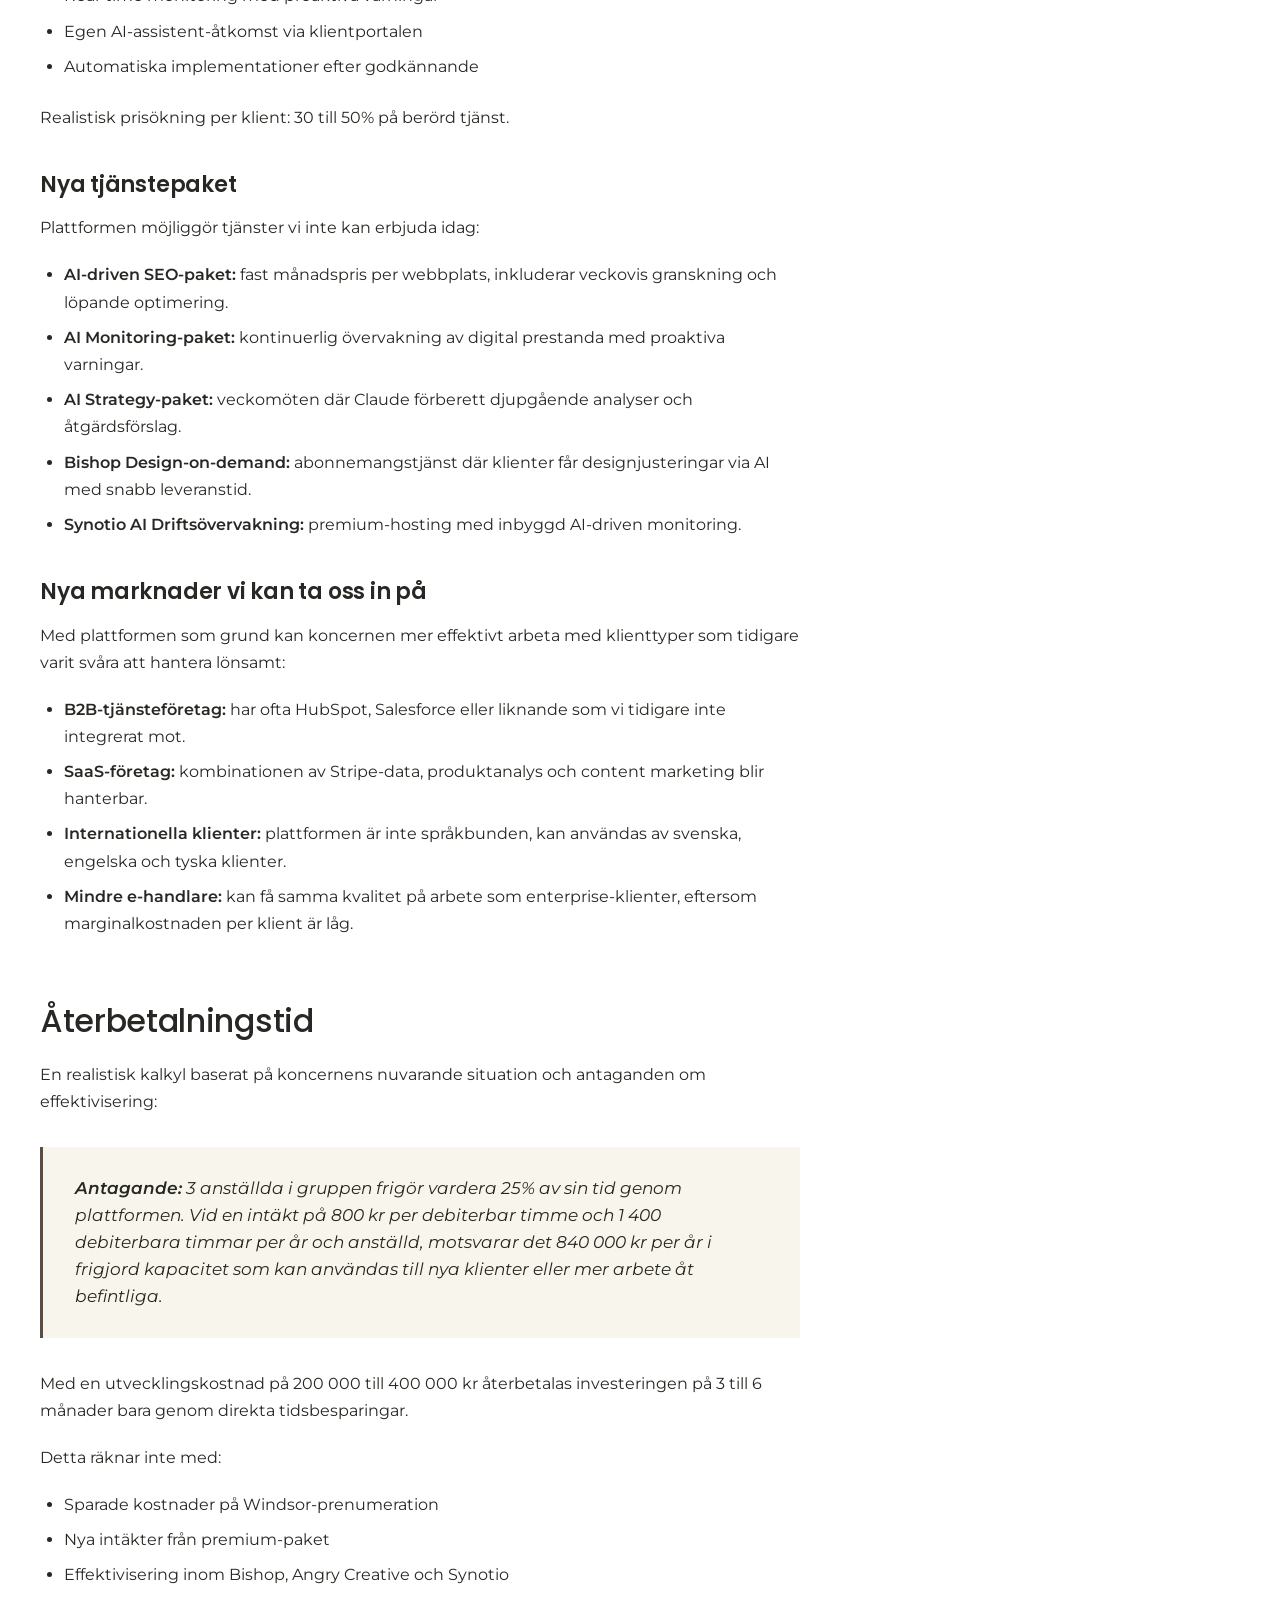
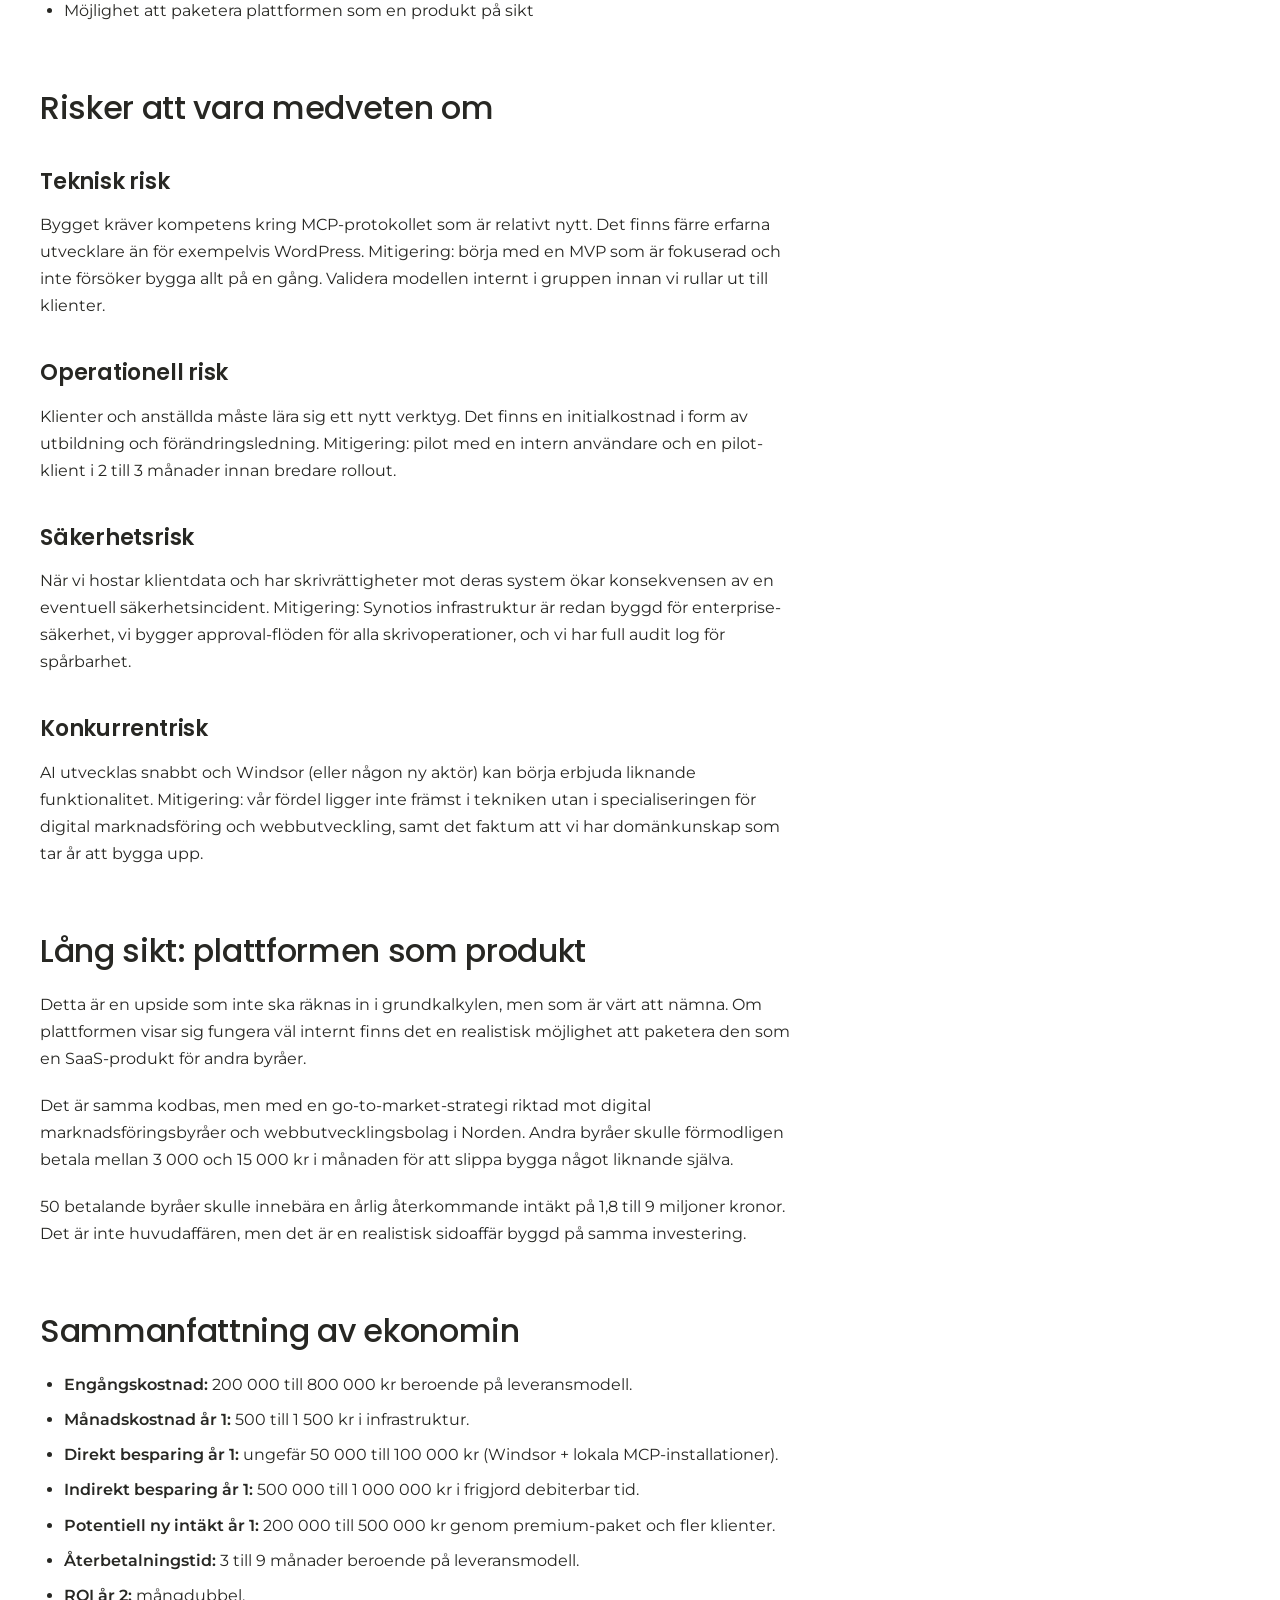
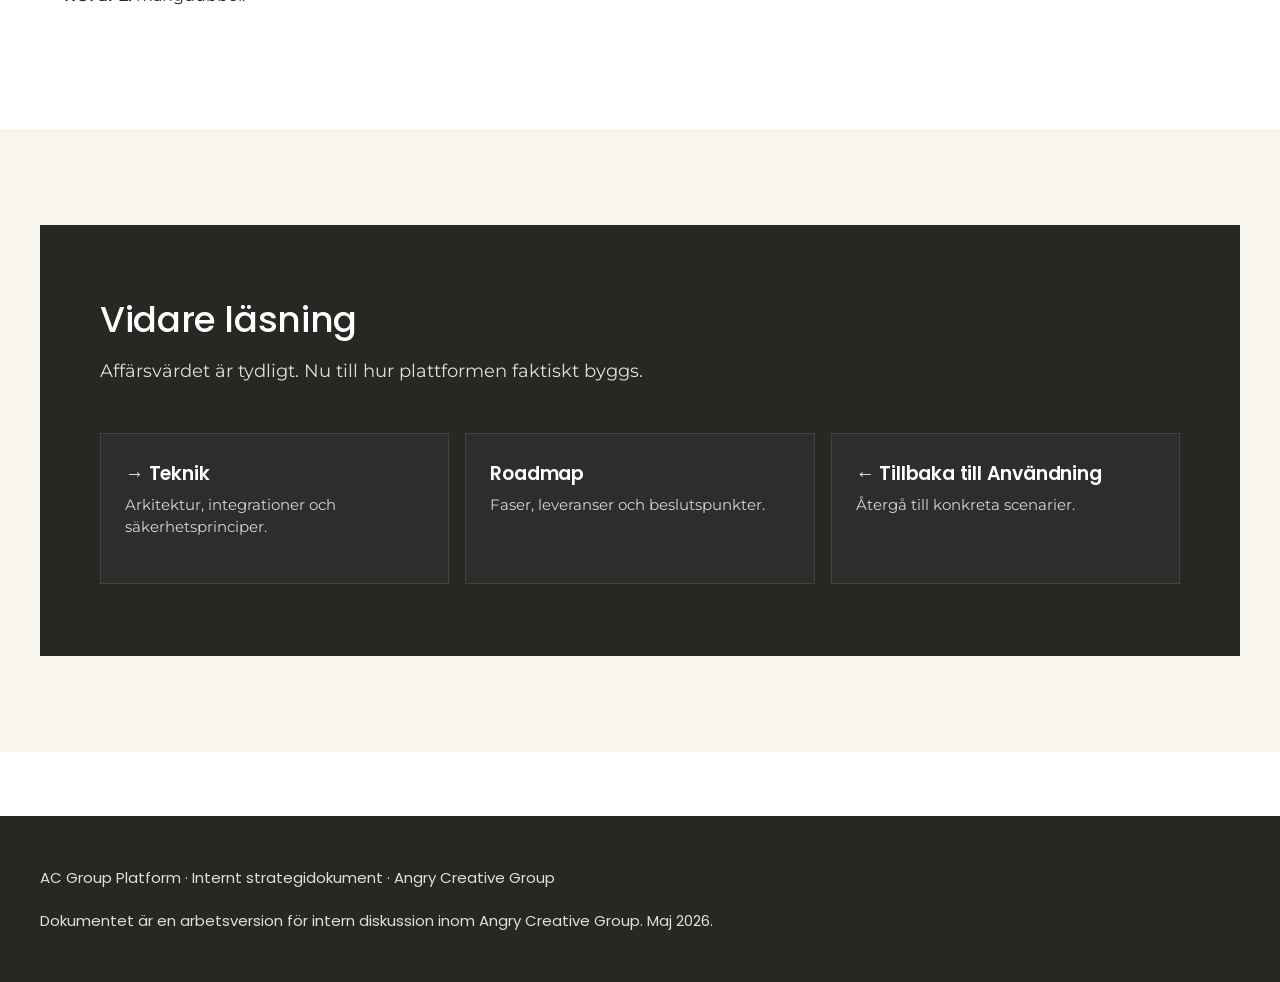
==== commit 58764723: "Lägg till multi-account-argument samt Harvest- och Forecast-stöd - affarsvarde.html: ny H2-sektion "" ====
--- a/affarsvarde.html
+++ b/affarsvarde.html
@@ -235,6 +235,32 @@
         mellan att sälja en standardlösning som vem som helst kan köpa, och
         att sälja en plattform som är formad av över tio års domänkunskap
         inom Angry Creative Group.
+      </p>
+
+      <h2>Ett inlogg, flera konton per koppling</h2>
+      <p>
+        En annan tydlig begränsning i dagens MCP-landskap är att de färdiga
+        connectorerna oftast bara hanterar ett konto per integration. Claudes
+        officiella Shopify-koppling tar in en butik åt gången. Gmail-connectorn
+        kopplas mot ett konto. GA4 likadant. För en byrå som arbetar med flera
+        klienter samtidigt är det en hård begränsning som tvingar fram manuell
+        växling, separata inloggningar och förlorad kontext.
+      </p>
+      <p>
+        I vår plattform är detta inbyggt från start. En inloggad användare i
+        koncernen kan ha tillgång till godtyckligt många klientorganisationer,
+        och varje organisation kan i sin tur ha flera connections per
+        connector. En SEO-konsult kan koppla 20 olika GA4-konton, en
+        e-handelsansvarig kan ha alla 5 Shopify-butikerna samtidigt
+        tillgängliga, en account manager kan jämföra Google Ads-prestanda
+        över hela klientportföljen i samma fråga.
+      </p>
+      <p>
+        Detta är inte bara en bekvämlighet. Det förändrar vilka frågor som
+        ens är möjliga att ställa. "Vilken av våra fem butiker har lägst
+        konverteringsfrekvens på mobil just nu?" kan inte besvaras med en
+        connector som bara ser en butik i taget. Med vår plattform är det
+        en enda fråga.
       </p>
 
       <h2>Vad det öppnar i nya intäkter</h2>
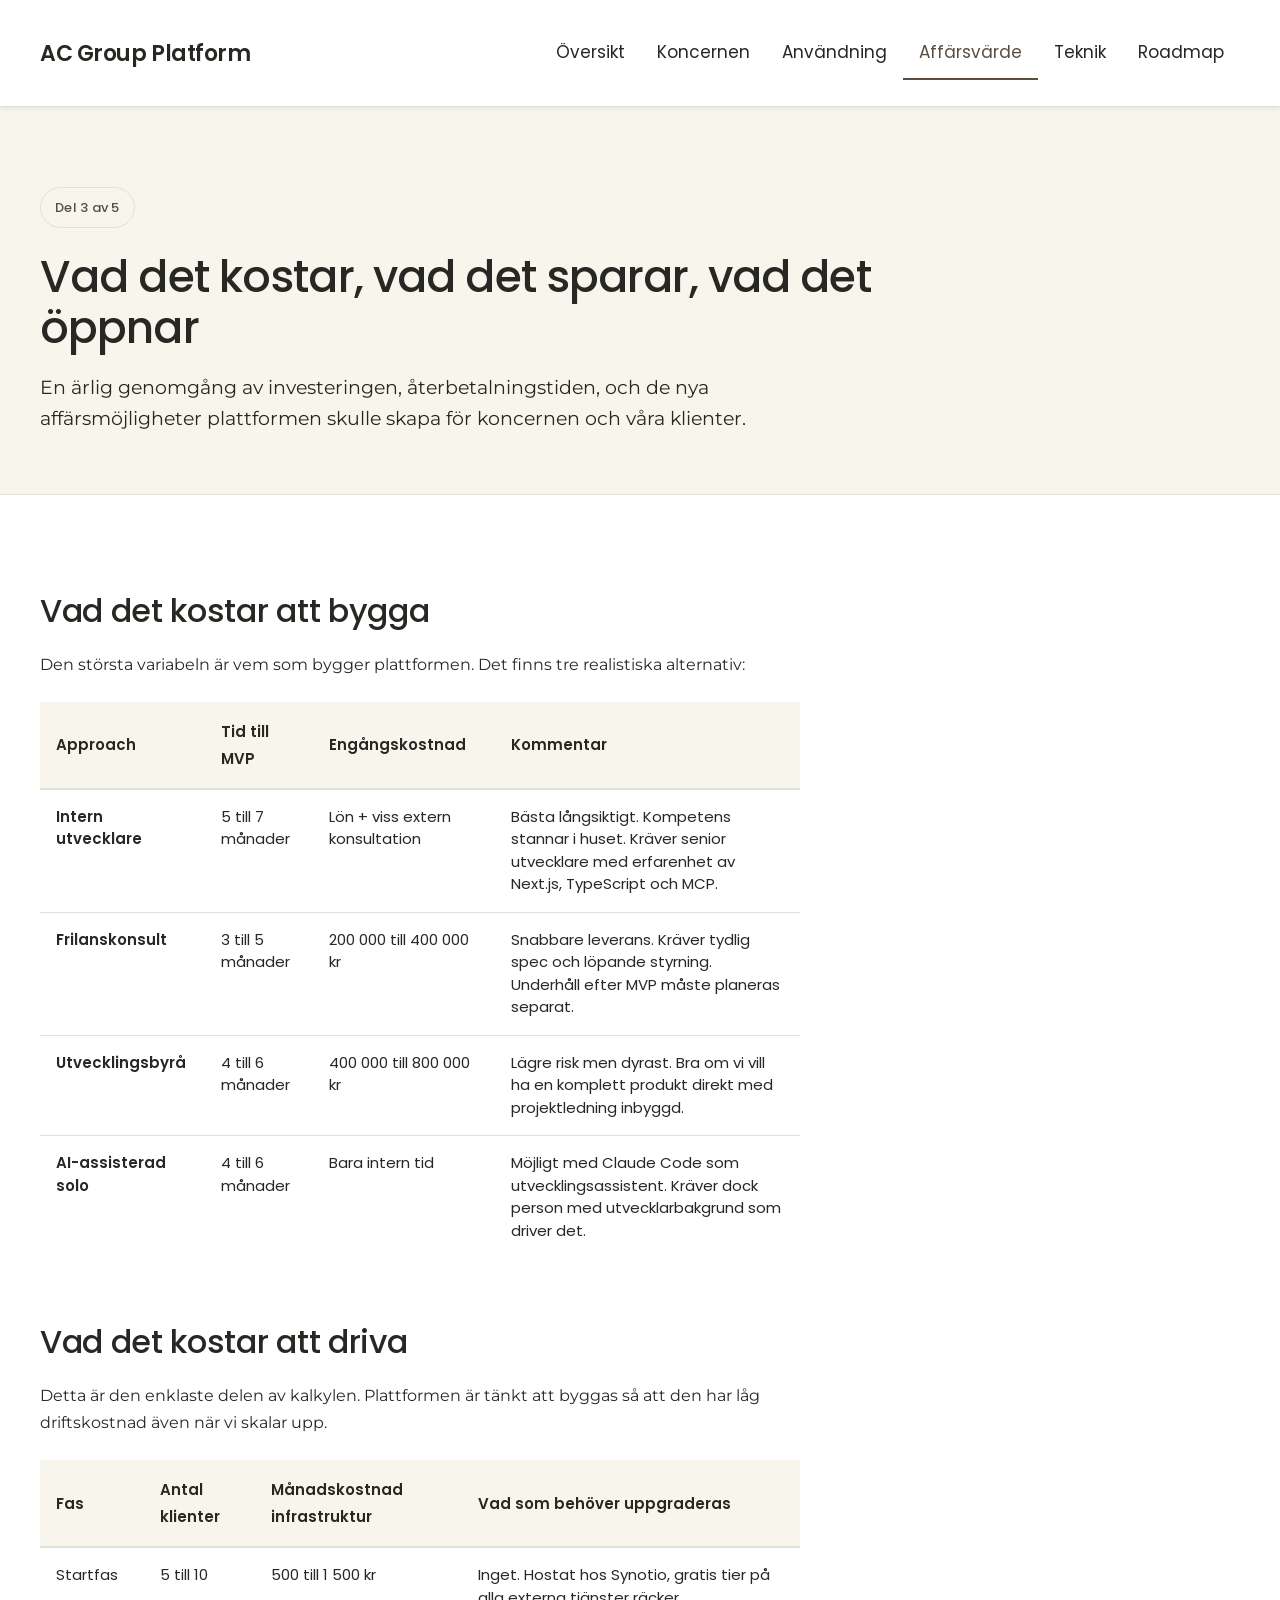
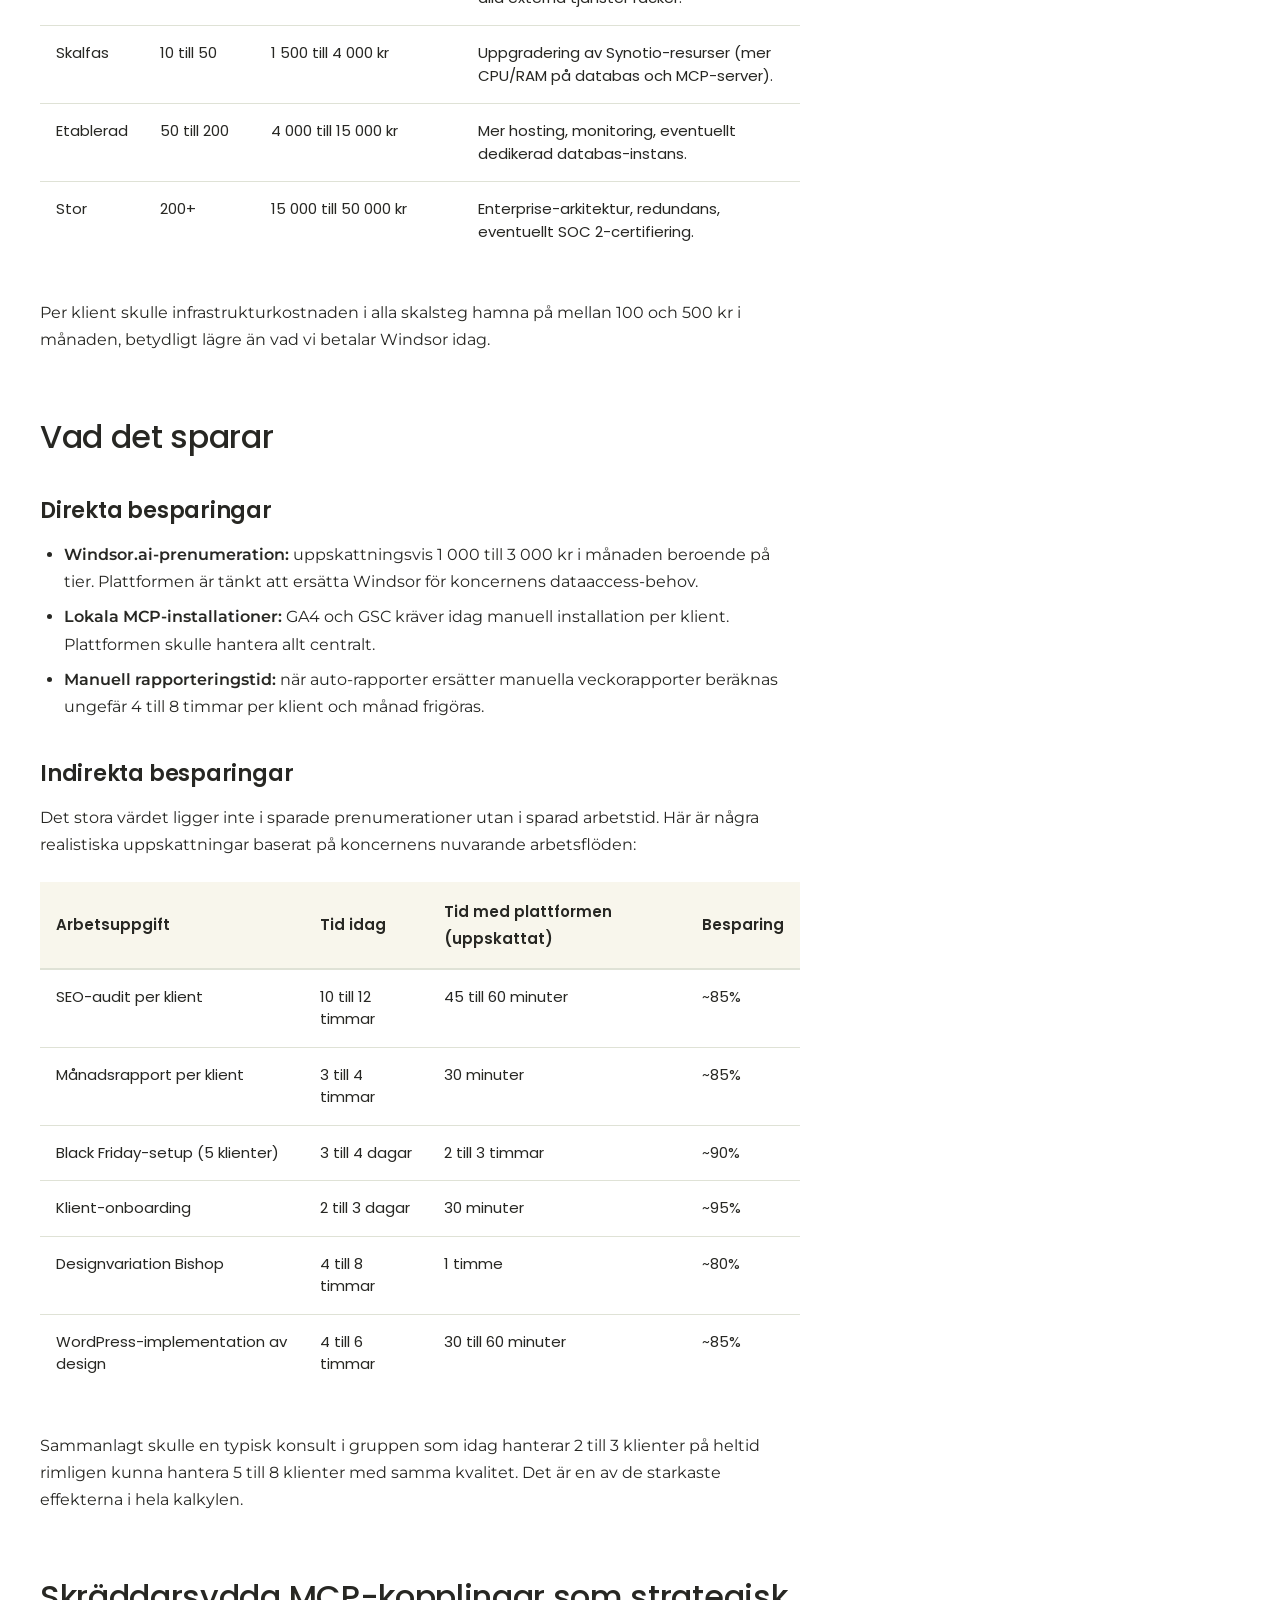
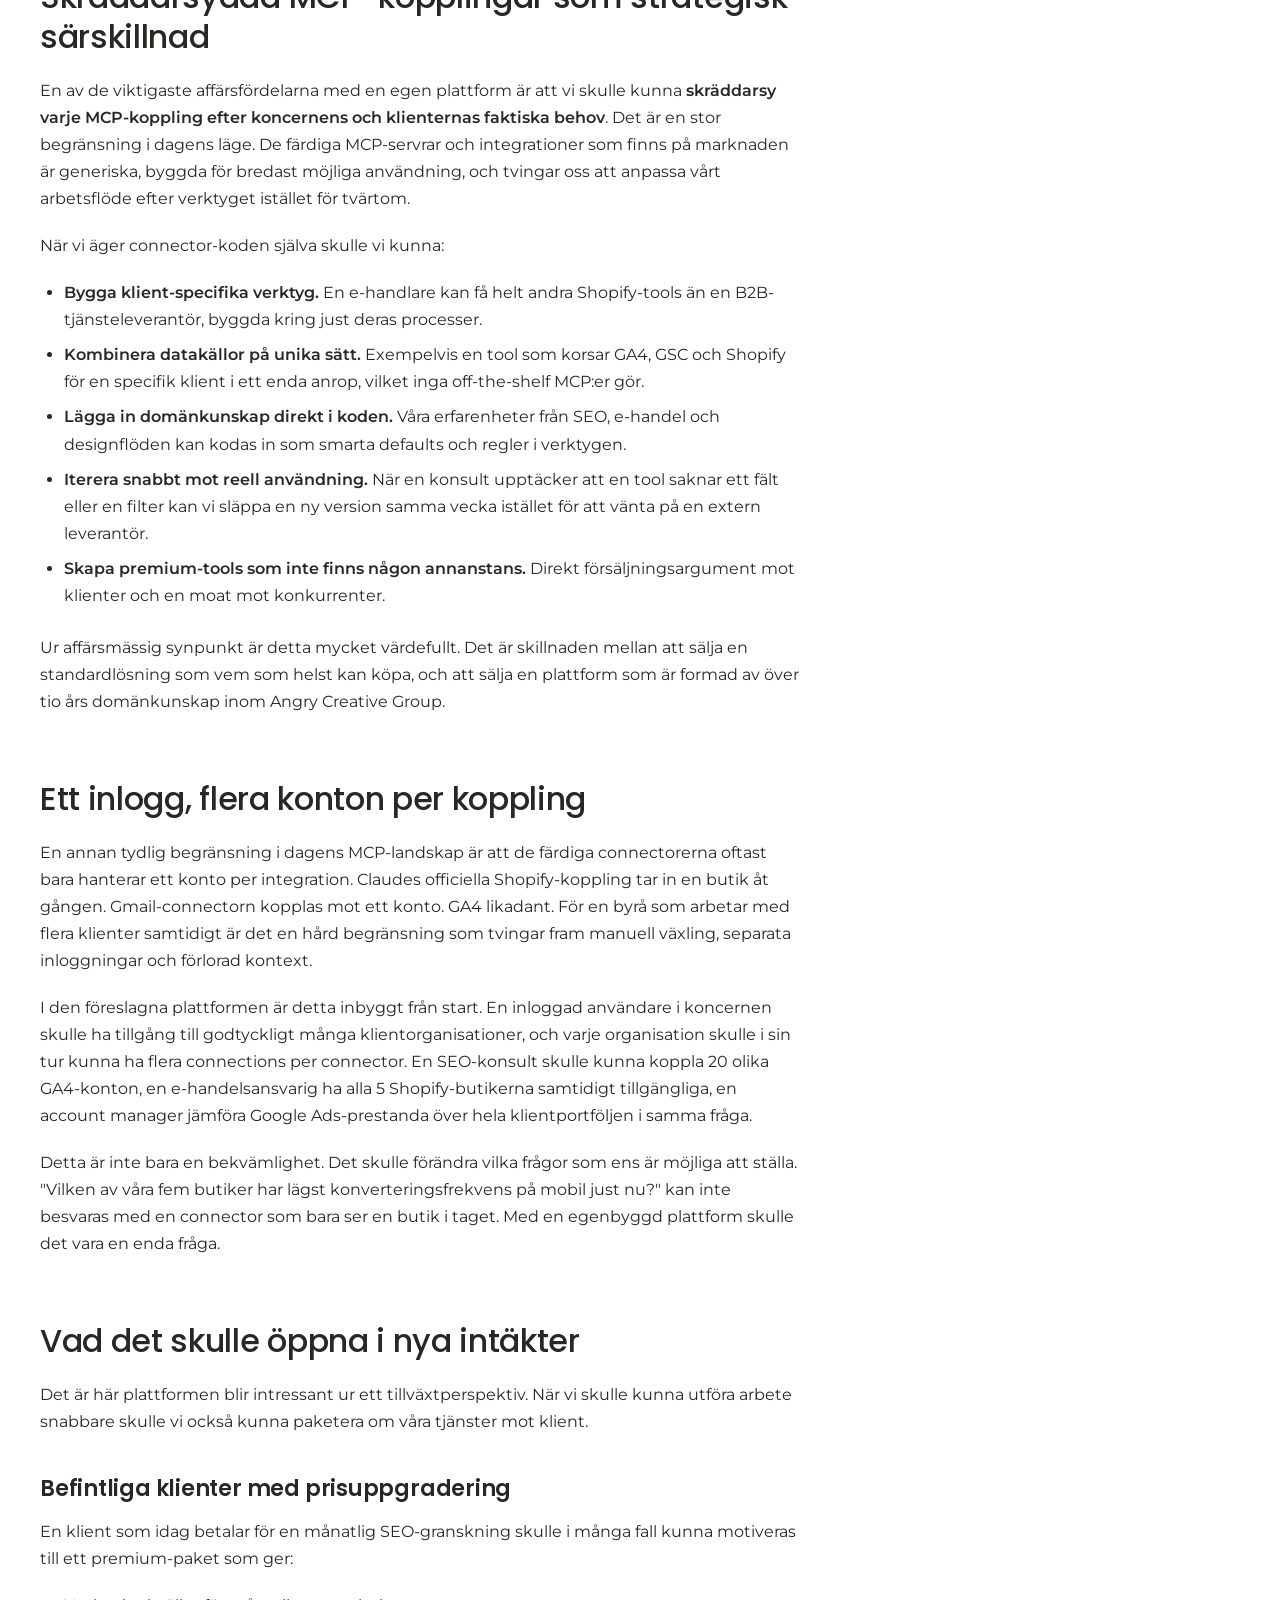
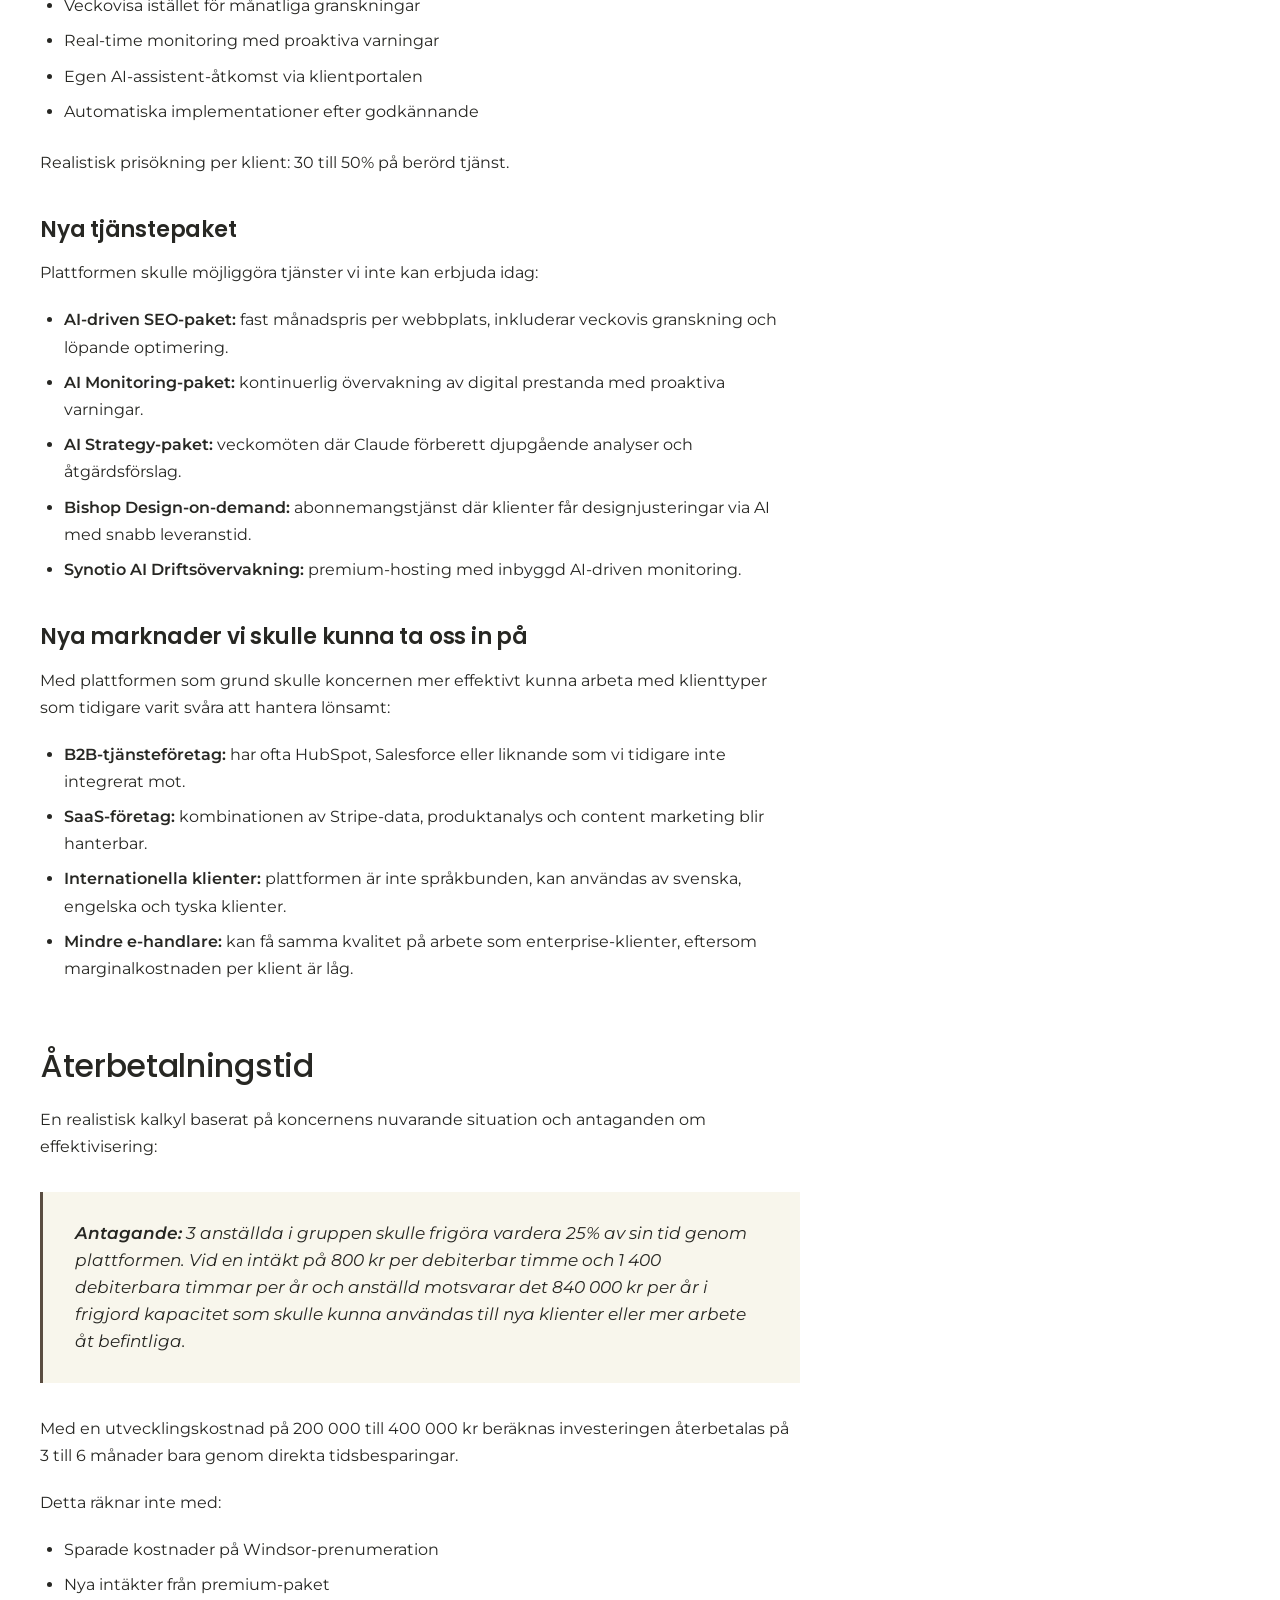
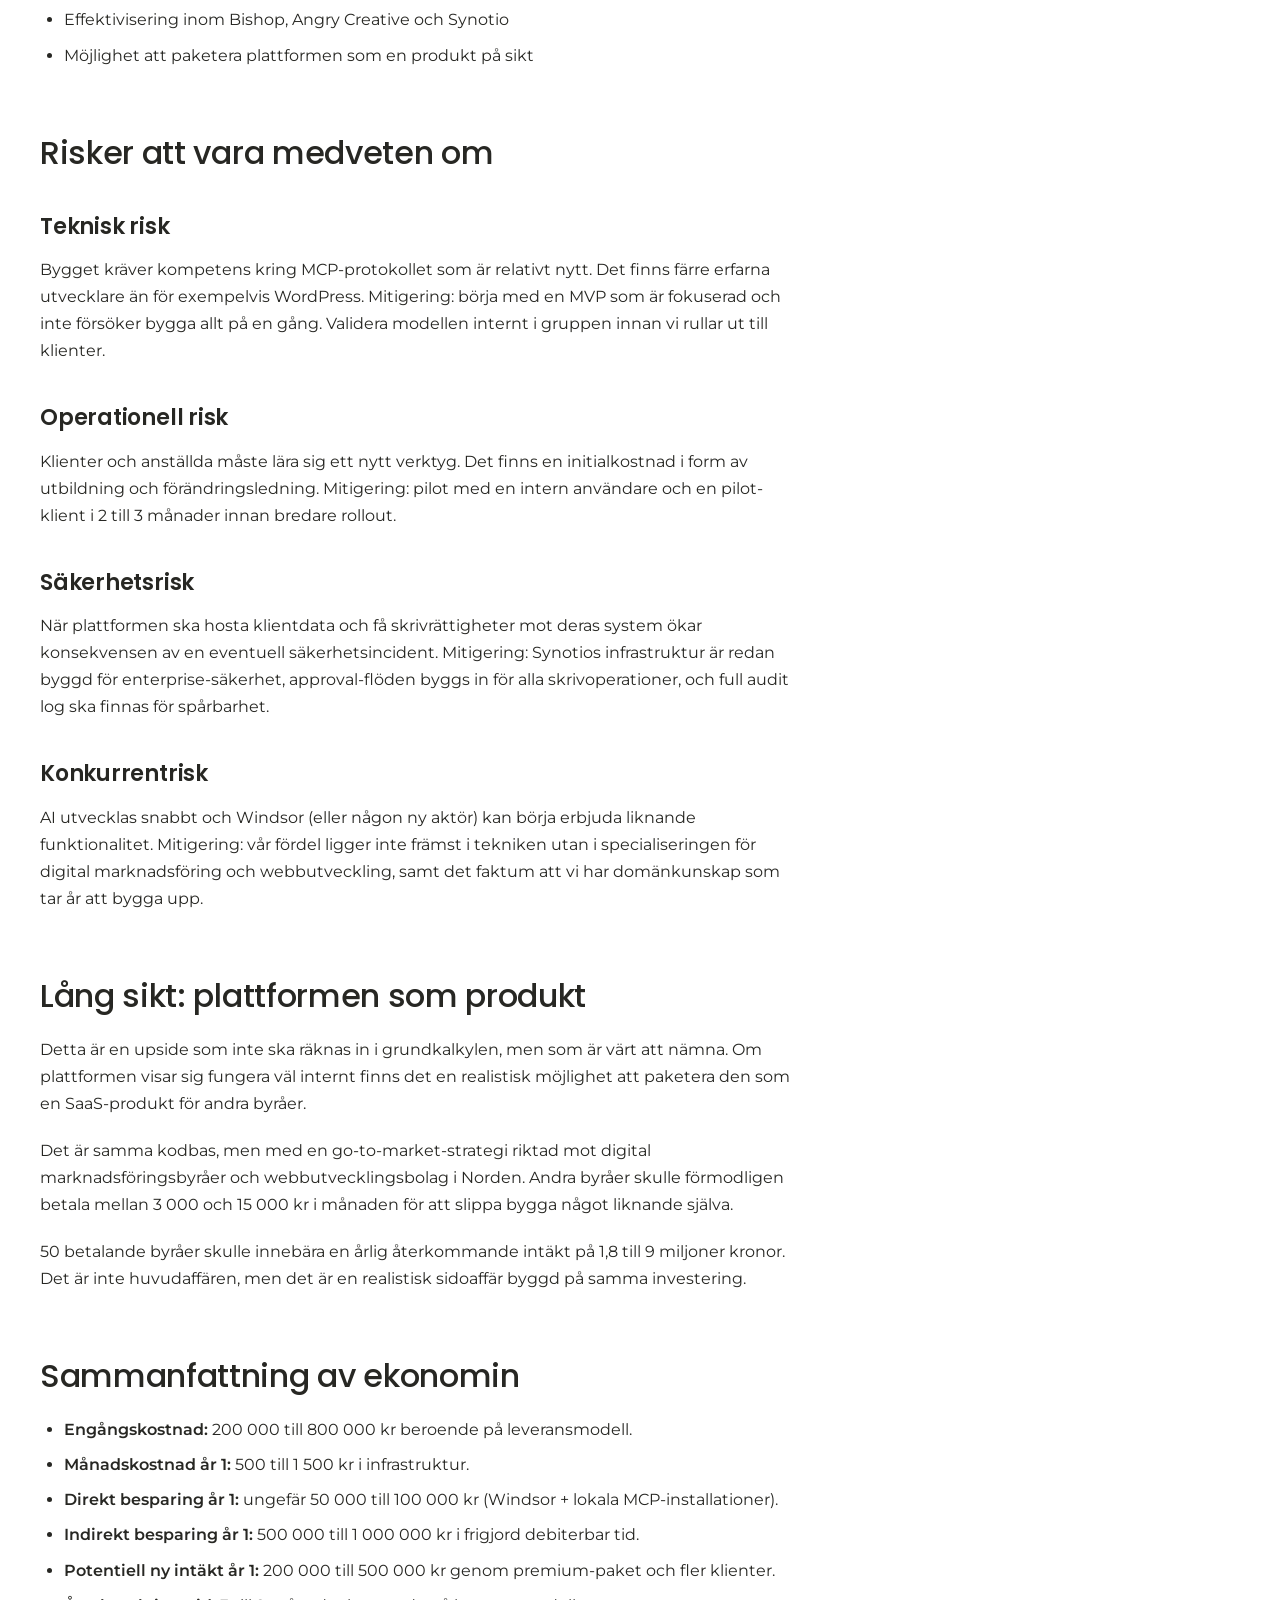
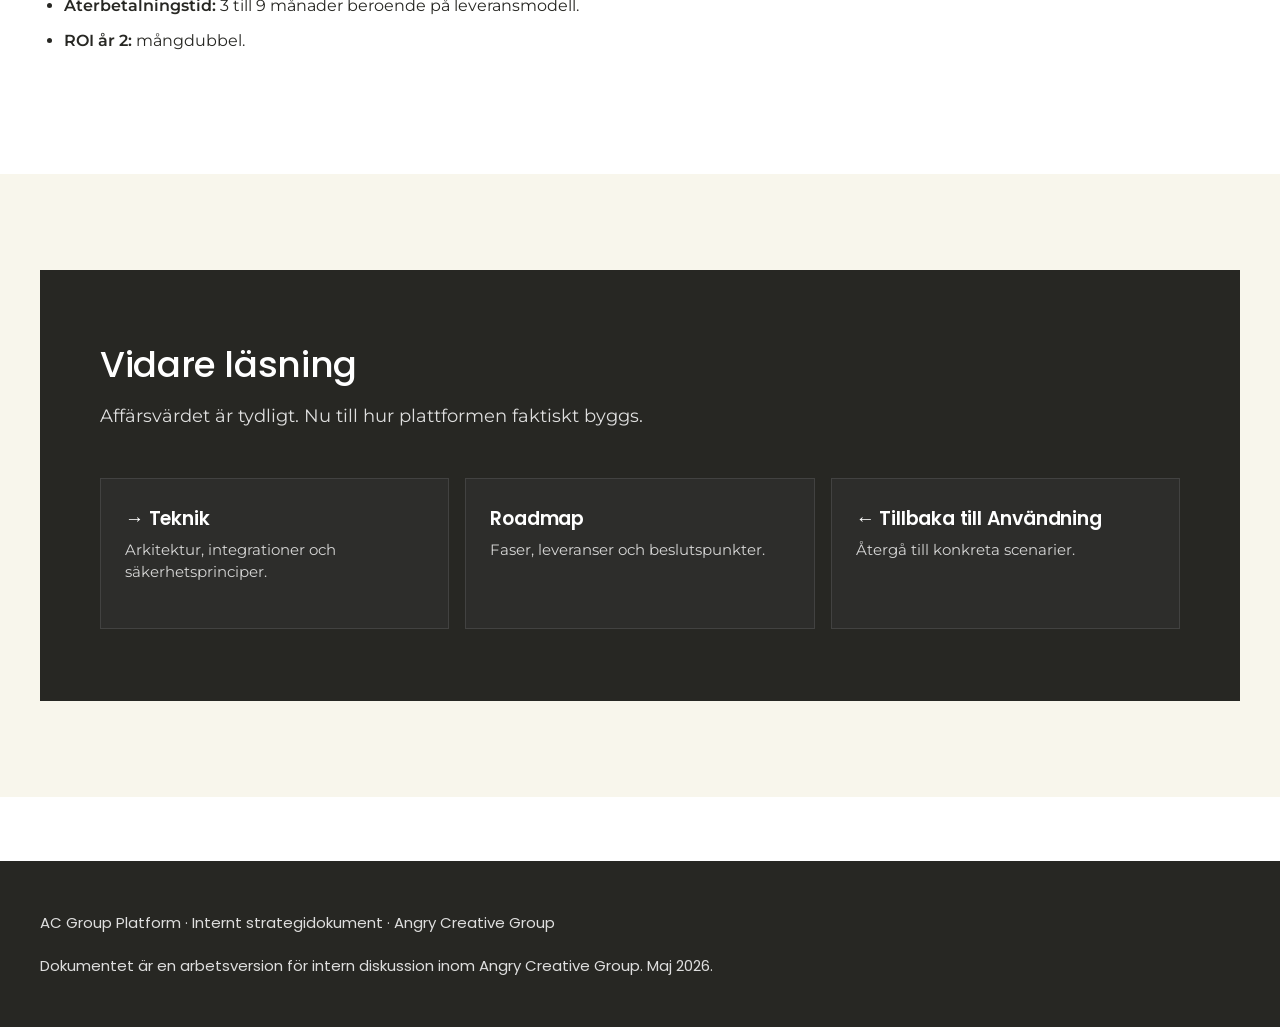
==== commit e5747c6d: "Skriv om i förslag/framtidsform, plattformen finns inte än Tonen genomgående justerad så det är tydl" ====
--- a/affarsvarde.html
+++ b/affarsvarde.html
@@ -31,7 +31,8 @@
     <h1>Vad det kostar, vad det sparar, vad det öppnar</h1>
     <p class="subhero-lead">
       En ärlig genomgång av investeringen, återbetalningstiden, och de nya
-      affärsmöjligheter plattformen skapar för koncernen och våra klienter.
+      affärsmöjligheter plattformen skulle skapa för koncernen och våra
+      klienter.
     </p>
   </div>
 </section>
@@ -87,8 +88,8 @@
 
       <h2>Vad det kostar att driva</h2>
       <p>
-        Detta är den enklaste delen av kalkylen. Plattformen är byggd för att
-        ha låg driftskostnad även när vi skalar upp.
+        Detta är den enklaste delen av kalkylen. Plattformen är tänkt att
+        byggas så att den har låg driftskostnad även när vi skalar upp.
       </p>
 
       <div class="table-wrapper">
@@ -131,18 +132,18 @@
       </div>
 
       <p>
-        Per klient hamnar infrastrukturkostnaden i alla skalsteg på mellan
-        100 och 500 kr per månad, betydligt lägre än vad vi betalar Windsor
-        idag.
+        Per klient skulle infrastrukturkostnaden i alla skalsteg hamna på
+        mellan 100 och 500 kr i månaden, betydligt lägre än vad vi betalar
+        Windsor idag.
       </p>
 
       <h2>Vad det sparar</h2>
 
       <h3>Direkta besparingar</h3>
       <ul>
-        <li><strong>Windsor.ai-prenumeration:</strong> uppskattningsvis 1 000 till 3 000 kr i månaden beroende på tier. Plattformen ersätter Windsor för koncernens dataaccess-behov.</li>
-        <li><strong>Lokala MCP-installationer:</strong> GA4 och GSC kräver idag manuell installation per klient. Plattformen gör allt centralt.</li>
-        <li><strong>Manuell rapporteringstid:</strong> när auto-rapporter ersätter manuella veckorapporter frigörs ungefär 4 till 8 timmar per klient och månad.</li>
+        <li><strong>Windsor.ai-prenumeration:</strong> uppskattningsvis 1 000 till 3 000 kr i månaden beroende på tier. Plattformen är tänkt att ersätta Windsor för koncernens dataaccess-behov.</li>
+        <li><strong>Lokala MCP-installationer:</strong> GA4 och GSC kräver idag manuell installation per klient. Plattformen skulle hantera allt centralt.</li>
+        <li><strong>Manuell rapporteringstid:</strong> när auto-rapporter ersätter manuella veckorapporter beräknas ungefär 4 till 8 timmar per klient och månad frigöras.</li>
       </ul>
 
       <h3>Indirekta besparingar</h3>
@@ -158,7 +159,7 @@
             <tr>
               <th>Arbetsuppgift</th>
               <th>Tid idag</th>
-              <th>Tid med plattformen</th>
+              <th>Tid med plattformen (uppskattat)</th>
               <th>Besparing</th>
             </tr>
           </thead>
@@ -204,24 +205,24 @@
       </div>
 
       <p>
-        Sammanlagt: en typisk konsult i gruppen som idag hanterar 2 till 3
-        klienter på heltid kan med plattformen rimligen hantera 5 till 8
-        klienter med samma kvalitet. Det är en av de starkaste effekterna i
-        hela kalkylen.
+        Sammanlagt skulle en typisk konsult i gruppen som idag hanterar 2
+        till 3 klienter på heltid rimligen kunna hantera 5 till 8 klienter
+        med samma kvalitet. Det är en av de starkaste effekterna i hela
+        kalkylen.
       </p>
 
       <h2>Skräddarsydda MCP-kopplingar som strategisk särskillnad</h2>
       <p>
         En av de viktigaste affärsfördelarna med en egen plattform är att vi
-        kan <strong>skräddarsy varje MCP-koppling efter koncernens och
-        klienternas faktiska behov</strong>. Det är en stor begränsning i
-        dagens läge. De färdiga MCP-servrar och integrationer som finns på
+        skulle kunna <strong>skräddarsy varje MCP-koppling efter koncernens
+        och klienternas faktiska behov</strong>. Det är en stor begränsning
+        i dagens läge. De färdiga MCP-servrar och integrationer som finns på
         marknaden är generiska, byggda för bredast möjliga användning, och
-        tvingar oss att anpassa vårt arbetsflöde efter verktyget istället för
-        tvärtom.
-      </p>
-      <p>
-        När vi äger connector-koden själva kan vi:
+        tvingar oss att anpassa vårt arbetsflöde efter verktyget istället
+        för tvärtom.
+      </p>
+      <p>
+        När vi äger connector-koden själva skulle vi kunna:
       </p>
       <ul>
         <li><strong>Bygga klient-specifika verktyg.</strong> En e-handlare kan få helt andra Shopify-tools än en B2B-tjänsteleverantör, byggda kring just deras processer.</li>
@@ -247,33 +248,34 @@
         växling, separata inloggningar och förlorad kontext.
       </p>
       <p>
-        I vår plattform är detta inbyggt från start. En inloggad användare i
-        koncernen kan ha tillgång till godtyckligt många klientorganisationer,
-        och varje organisation kan i sin tur ha flera connections per
-        connector. En SEO-konsult kan koppla 20 olika GA4-konton, en
-        e-handelsansvarig kan ha alla 5 Shopify-butikerna samtidigt
-        tillgängliga, en account manager kan jämföra Google Ads-prestanda
-        över hela klientportföljen i samma fråga.
-      </p>
-      <p>
-        Detta är inte bara en bekvämlighet. Det förändrar vilka frågor som
-        ens är möjliga att ställa. "Vilken av våra fem butiker har lägst
-        konverteringsfrekvens på mobil just nu?" kan inte besvaras med en
-        connector som bara ser en butik i taget. Med vår plattform är det
-        en enda fråga.
-      </p>
-
-      <h2>Vad det öppnar i nya intäkter</h2>
-      <p>
-        Det är här plattformen blir intressant ur ett tillväxtperspektiv. När
-        vi kan utföra arbete snabbare kan vi paketera om våra tjänster mot
-        klient.
+        I den föreslagna plattformen är detta inbyggt från start. En
+        inloggad användare i koncernen skulle ha tillgång till godtyckligt
+        många klientorganisationer, och varje organisation skulle i sin tur
+        kunna ha flera connections per connector. En SEO-konsult skulle
+        kunna koppla 20 olika GA4-konton, en e-handelsansvarig ha alla 5
+        Shopify-butikerna samtidigt tillgängliga, en account manager
+        jämföra Google Ads-prestanda över hela klientportföljen i samma
+        fråga.
+      </p>
+      <p>
+        Detta är inte bara en bekvämlighet. Det skulle förändra vilka
+        frågor som ens är möjliga att ställa. "Vilken av våra fem butiker
+        har lägst konverteringsfrekvens på mobil just nu?" kan inte
+        besvaras med en connector som bara ser en butik i taget. Med en
+        egenbyggd plattform skulle det vara en enda fråga.
+      </p>
+
+      <h2>Vad det skulle öppna i nya intäkter</h2>
+      <p>
+        Det är här plattformen blir intressant ur ett tillväxtperspektiv.
+        När vi skulle kunna utföra arbete snabbare skulle vi också kunna
+        paketera om våra tjänster mot klient.
       </p>
 
       <h3>Befintliga klienter med prisuppgradering</h3>
       <p>
-        En klient som idag betalar för en månatlig SEO-granskning kan i
-        många fall motiveras till ett premium-paket som ger:
+        En klient som idag betalar för en månatlig SEO-granskning skulle i
+        många fall kunna motiveras till ett premium-paket som ger:
       </p>
       <ul>
         <li>Veckovisa istället för månatliga granskningar</li>
@@ -287,7 +289,7 @@
 
       <h3>Nya tjänstepaket</h3>
       <p>
-        Plattformen möjliggör tjänster vi inte kan erbjuda idag:
+        Plattformen skulle möjliggöra tjänster vi inte kan erbjuda idag:
       </p>
       <ul>
         <li><strong>AI-driven SEO-paket:</strong> fast månadspris per webbplats, inkluderar veckovis granskning och löpande optimering.</li>
@@ -297,10 +299,11 @@
         <li><strong>Synotio AI Driftsövervakning:</strong> premium-hosting med inbyggd AI-driven monitoring.</li>
       </ul>
 
-      <h3>Nya marknader vi kan ta oss in på</h3>
-      <p>
-        Med plattformen som grund kan koncernen mer effektivt arbeta med
-        klienttyper som tidigare varit svåra att hantera lönsamt:
+      <h3>Nya marknader vi skulle kunna ta oss in på</h3>
+      <p>
+        Med plattformen som grund skulle koncernen mer effektivt kunna
+        arbeta med klienttyper som tidigare varit svåra att hantera
+        lönsamt:
       </p>
       <ul>
         <li><strong>B2B-tjänsteföretag:</strong> har ofta HubSpot, Salesforce eller liknande som vi tidigare inte integrerat mot.</li>
@@ -317,17 +320,19 @@
 
       <div class="callout">
         <p>
-          <strong>Antagande:</strong> 3 anställda i gruppen frigör vardera
-          25% av sin tid genom plattformen. Vid en intäkt på 800 kr per
-          debiterbar timme och 1 400 debiterbara timmar per år och anställd,
-          motsvarar det 840 000 kr per år i frigjord kapacitet som kan
-          användas till nya klienter eller mer arbete åt befintliga.
+          <strong>Antagande:</strong> 3 anställda i gruppen skulle frigöra
+          vardera 25% av sin tid genom plattformen. Vid en intäkt på 800 kr
+          per debiterbar timme och 1 400 debiterbara timmar per år och
+          anställd motsvarar det 840 000 kr per år i frigjord kapacitet som
+          skulle kunna användas till nya klienter eller mer arbete åt
+          befintliga.
         </p>
       </div>
 
       <p>
-        Med en utvecklingskostnad på 200 000 till 400 000 kr återbetalas
-        investeringen på 3 till 6 månader bara genom direkta tidsbesparingar.
+        Med en utvecklingskostnad på 200 000 till 400 000 kr beräknas
+        investeringen återbetalas på 3 till 6 månader bara genom direkta
+        tidsbesparingar.
       </p>
 
       <p>
@@ -361,11 +366,11 @@
 
       <h3>Säkerhetsrisk</h3>
       <p>
-        När vi hostar klientdata och har skrivrättigheter mot deras system
-        ökar konsekvensen av en eventuell säkerhetsincident. Mitigering:
-        Synotios infrastruktur är redan byggd för enterprise-säkerhet, vi
-        bygger approval-flöden för alla skrivoperationer, och vi har full
-        audit log för spårbarhet.
+        När plattformen ska hosta klientdata och få skrivrättigheter mot
+        deras system ökar konsekvensen av en eventuell säkerhetsincident.
+        Mitigering: Synotios infrastruktur är redan byggd för
+        enterprise-säkerhet, approval-flöden byggs in för alla
+        skrivoperationer, och full audit log ska finnas för spårbarhet.
       </p>
 
       <h3>Konkurrentrisk</h3>
